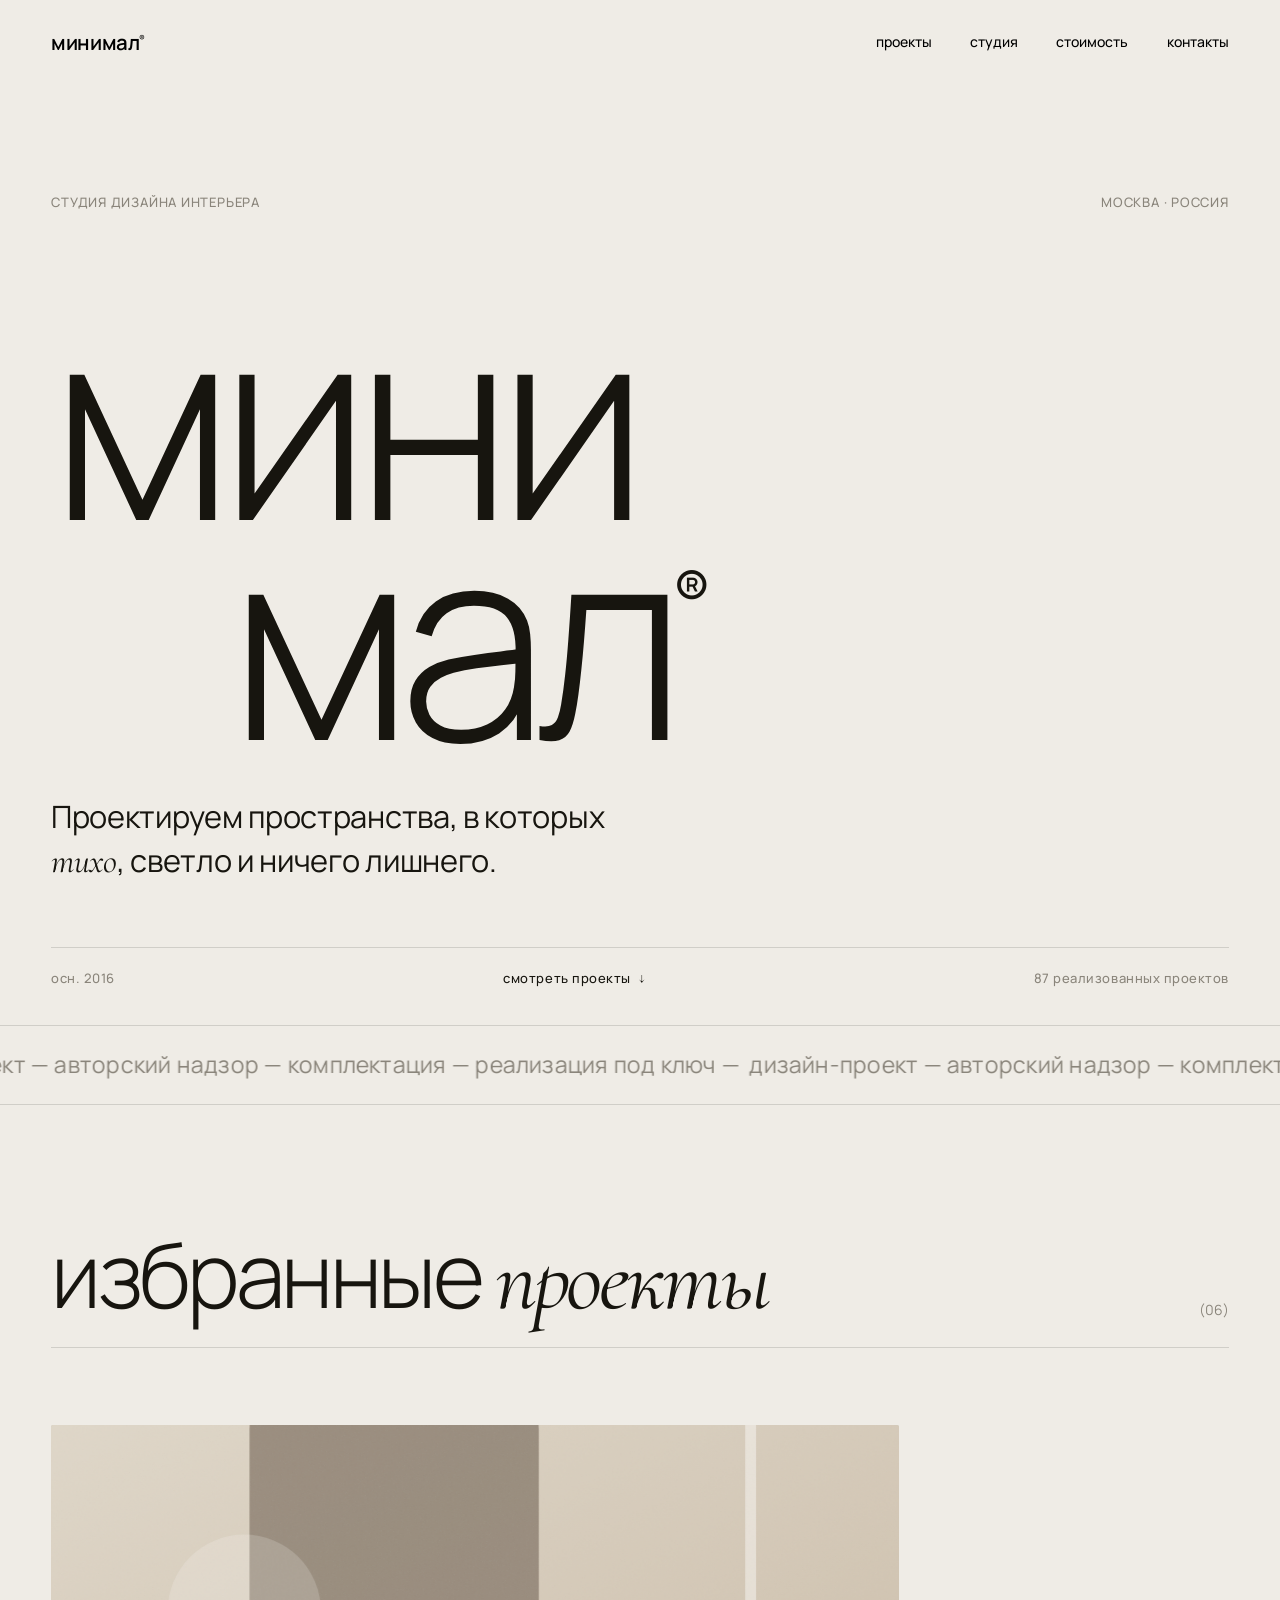
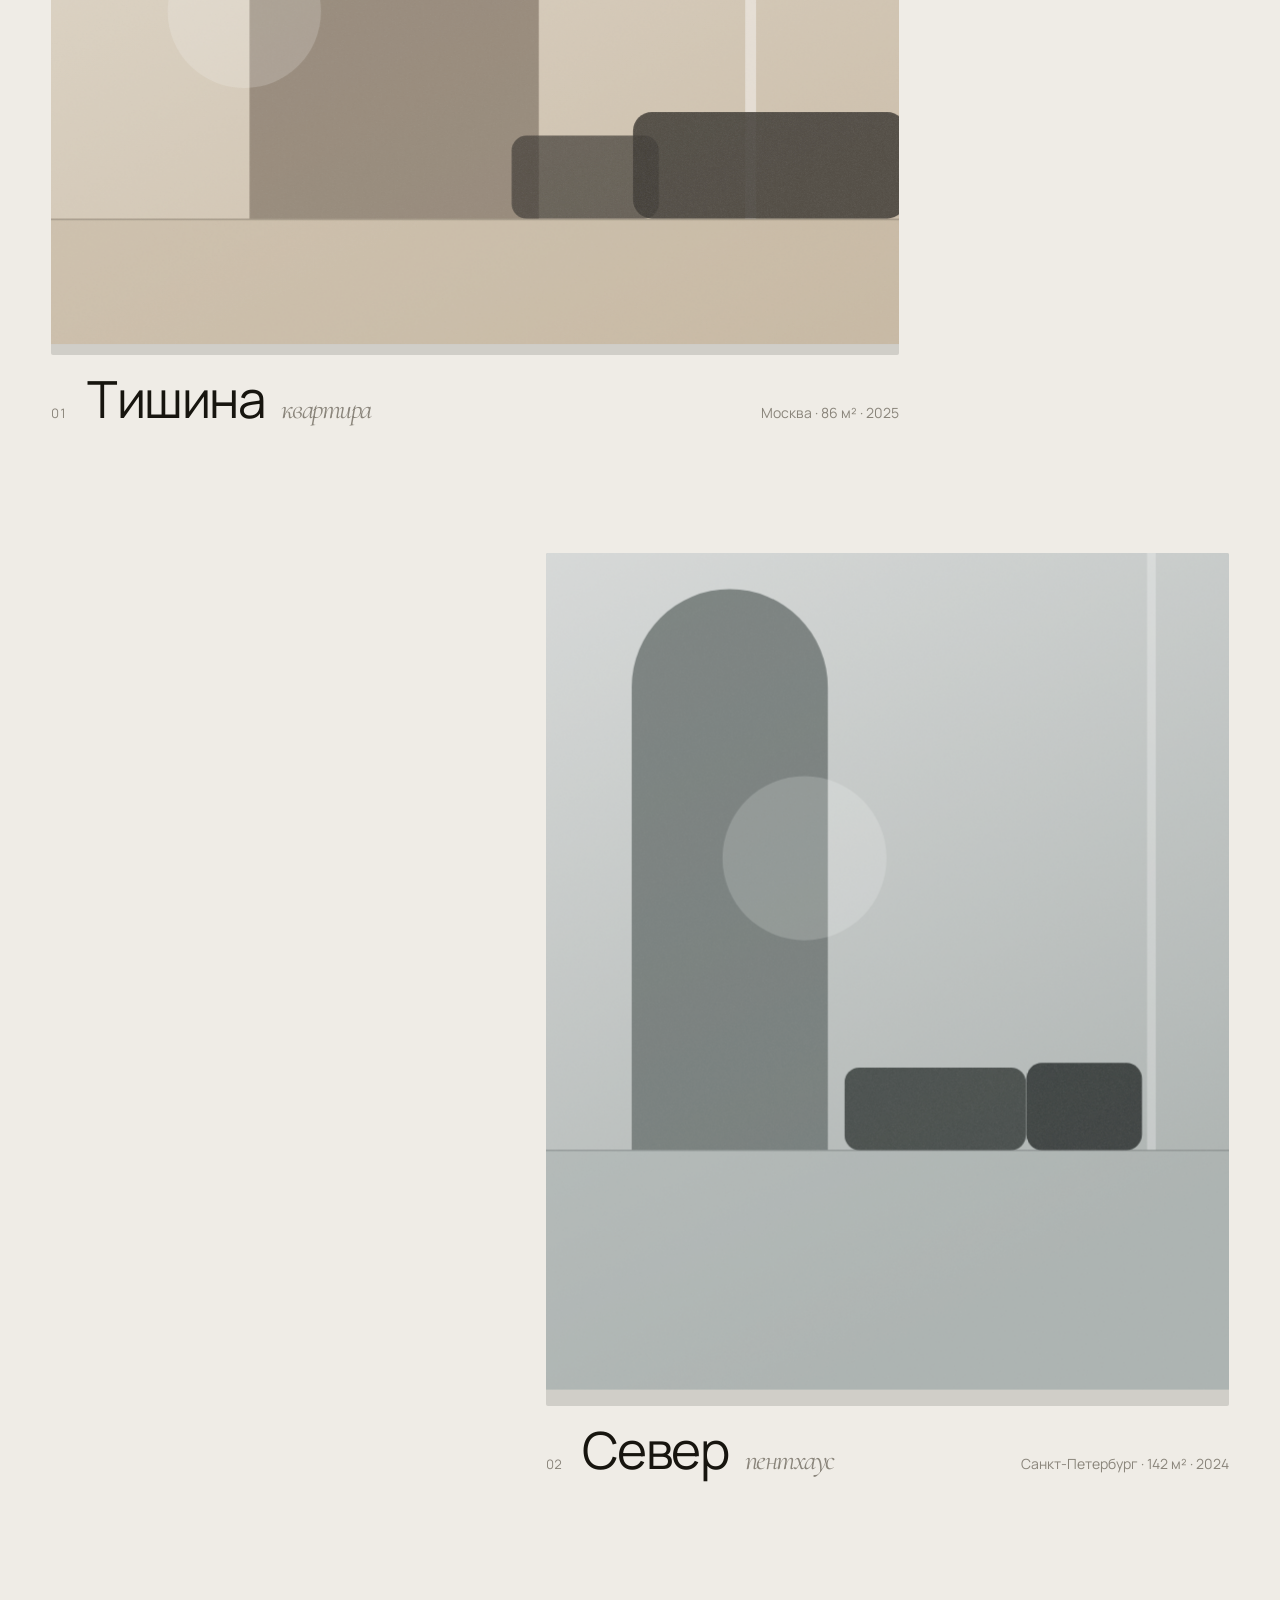
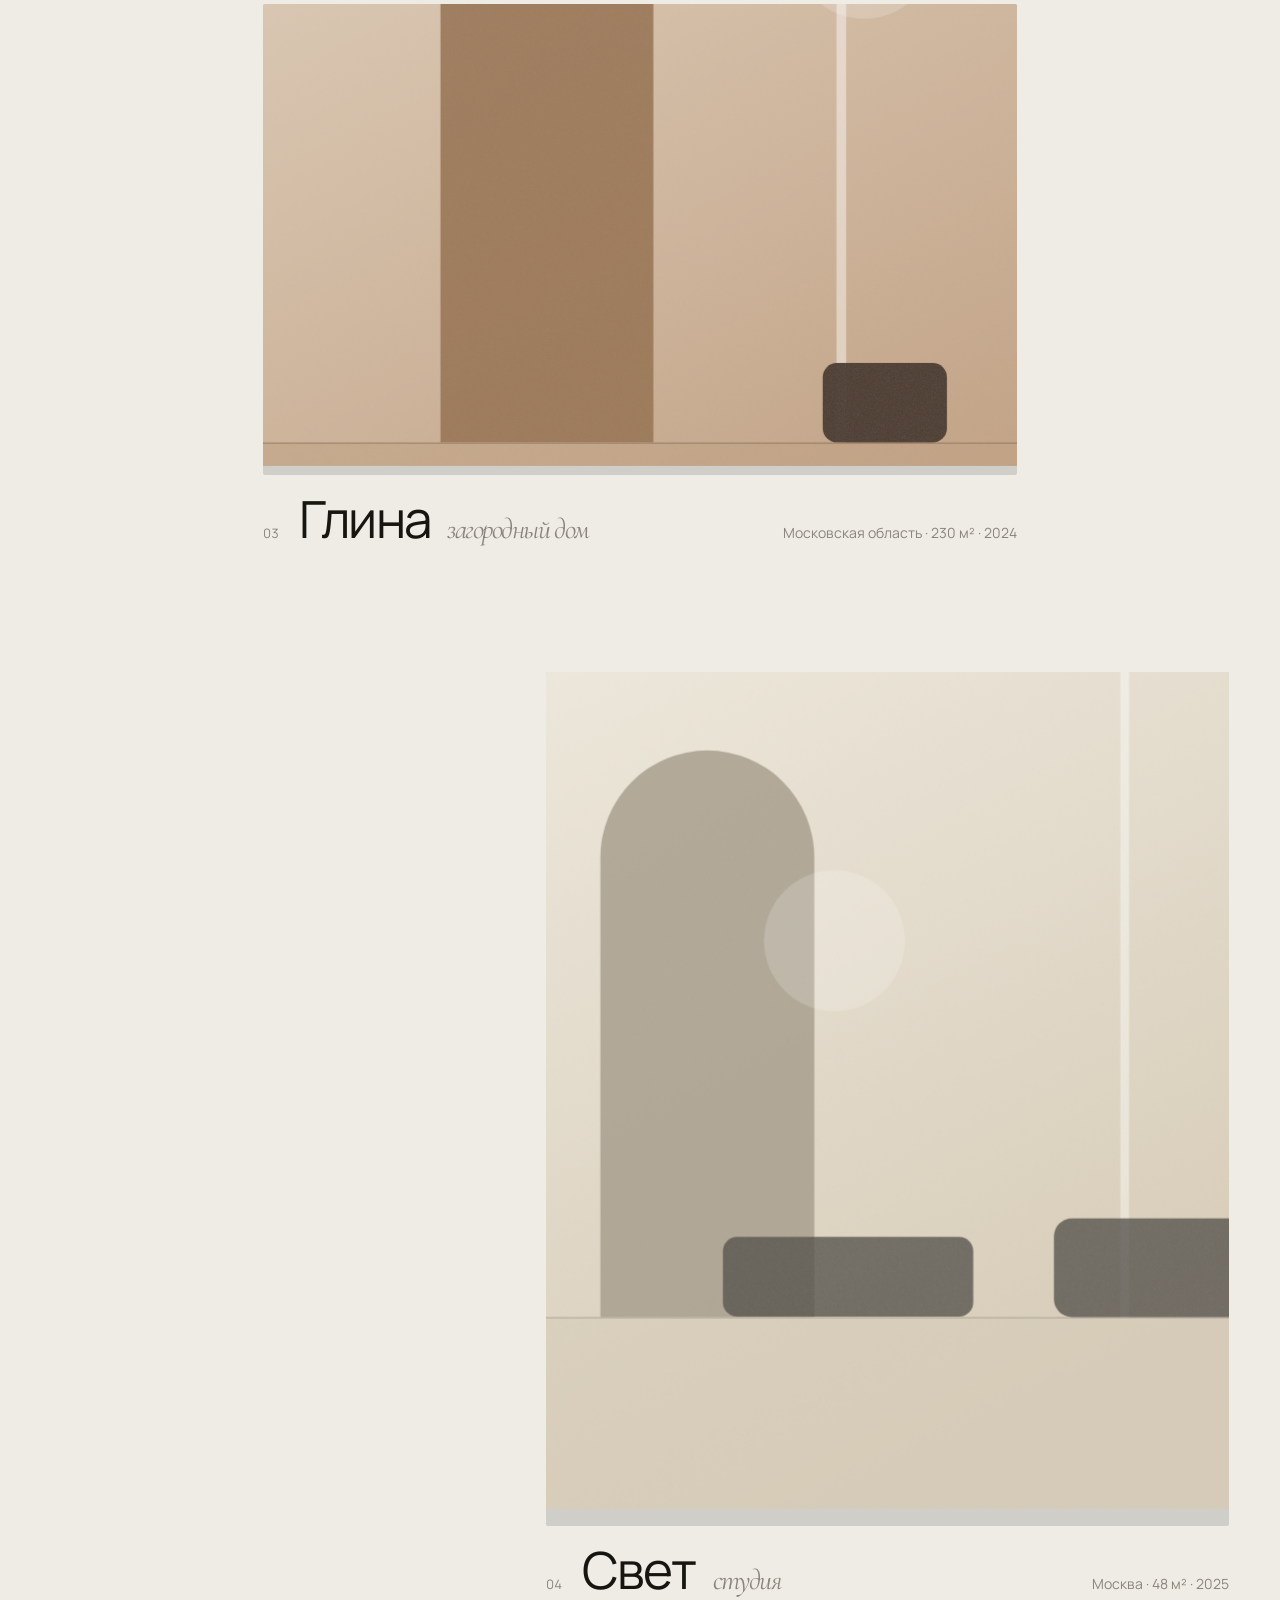
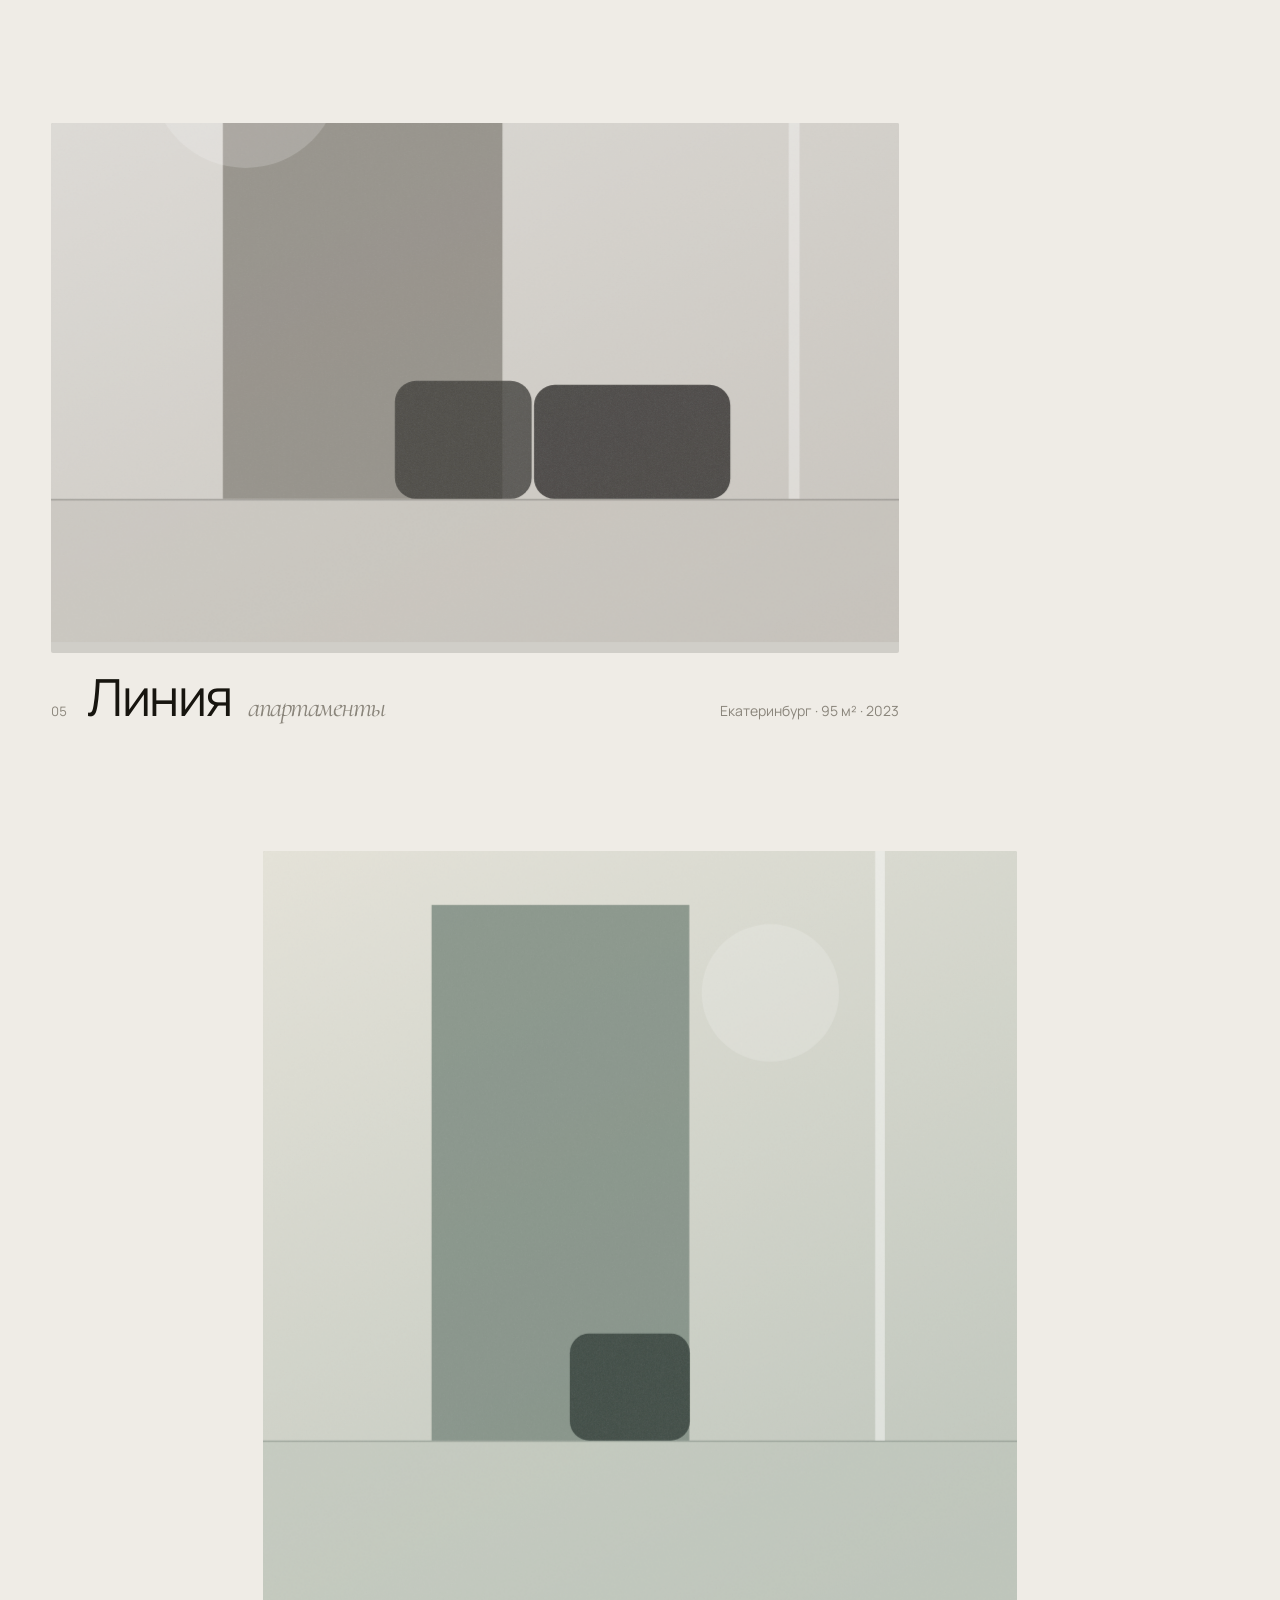
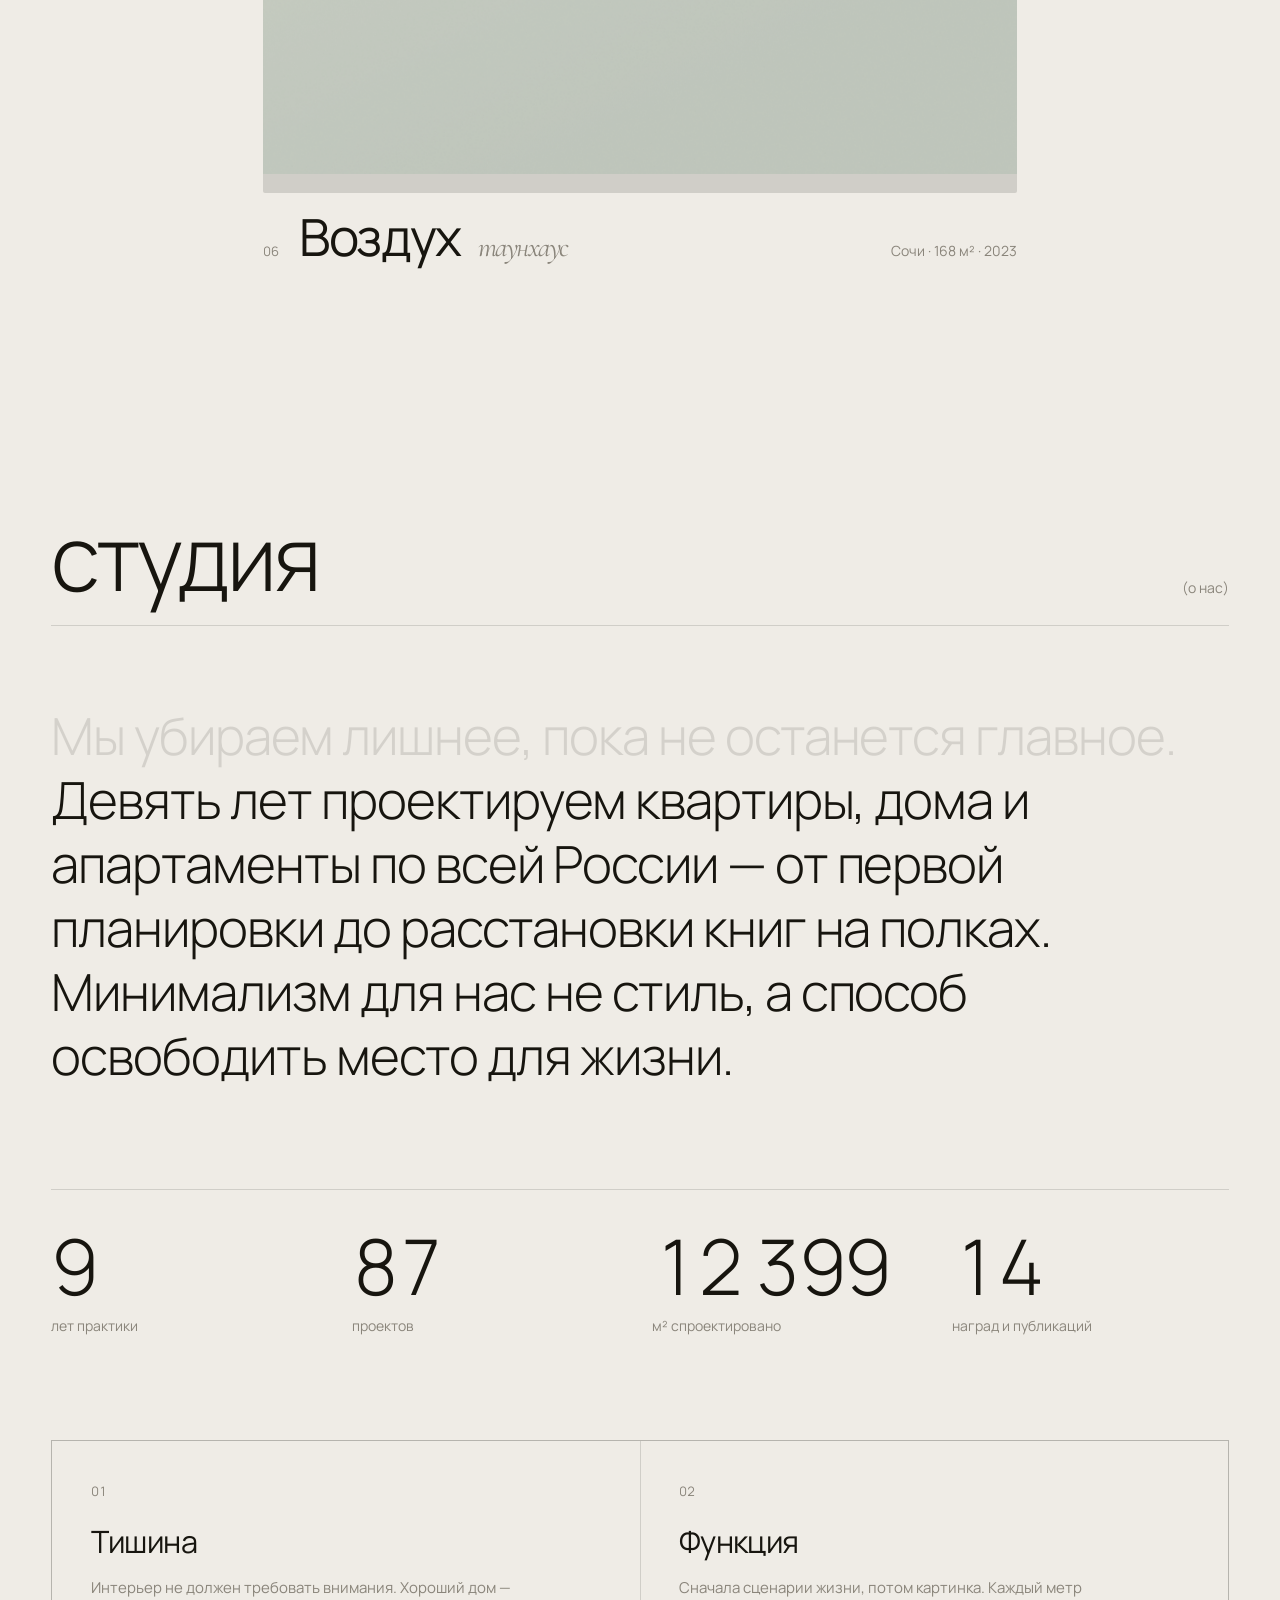
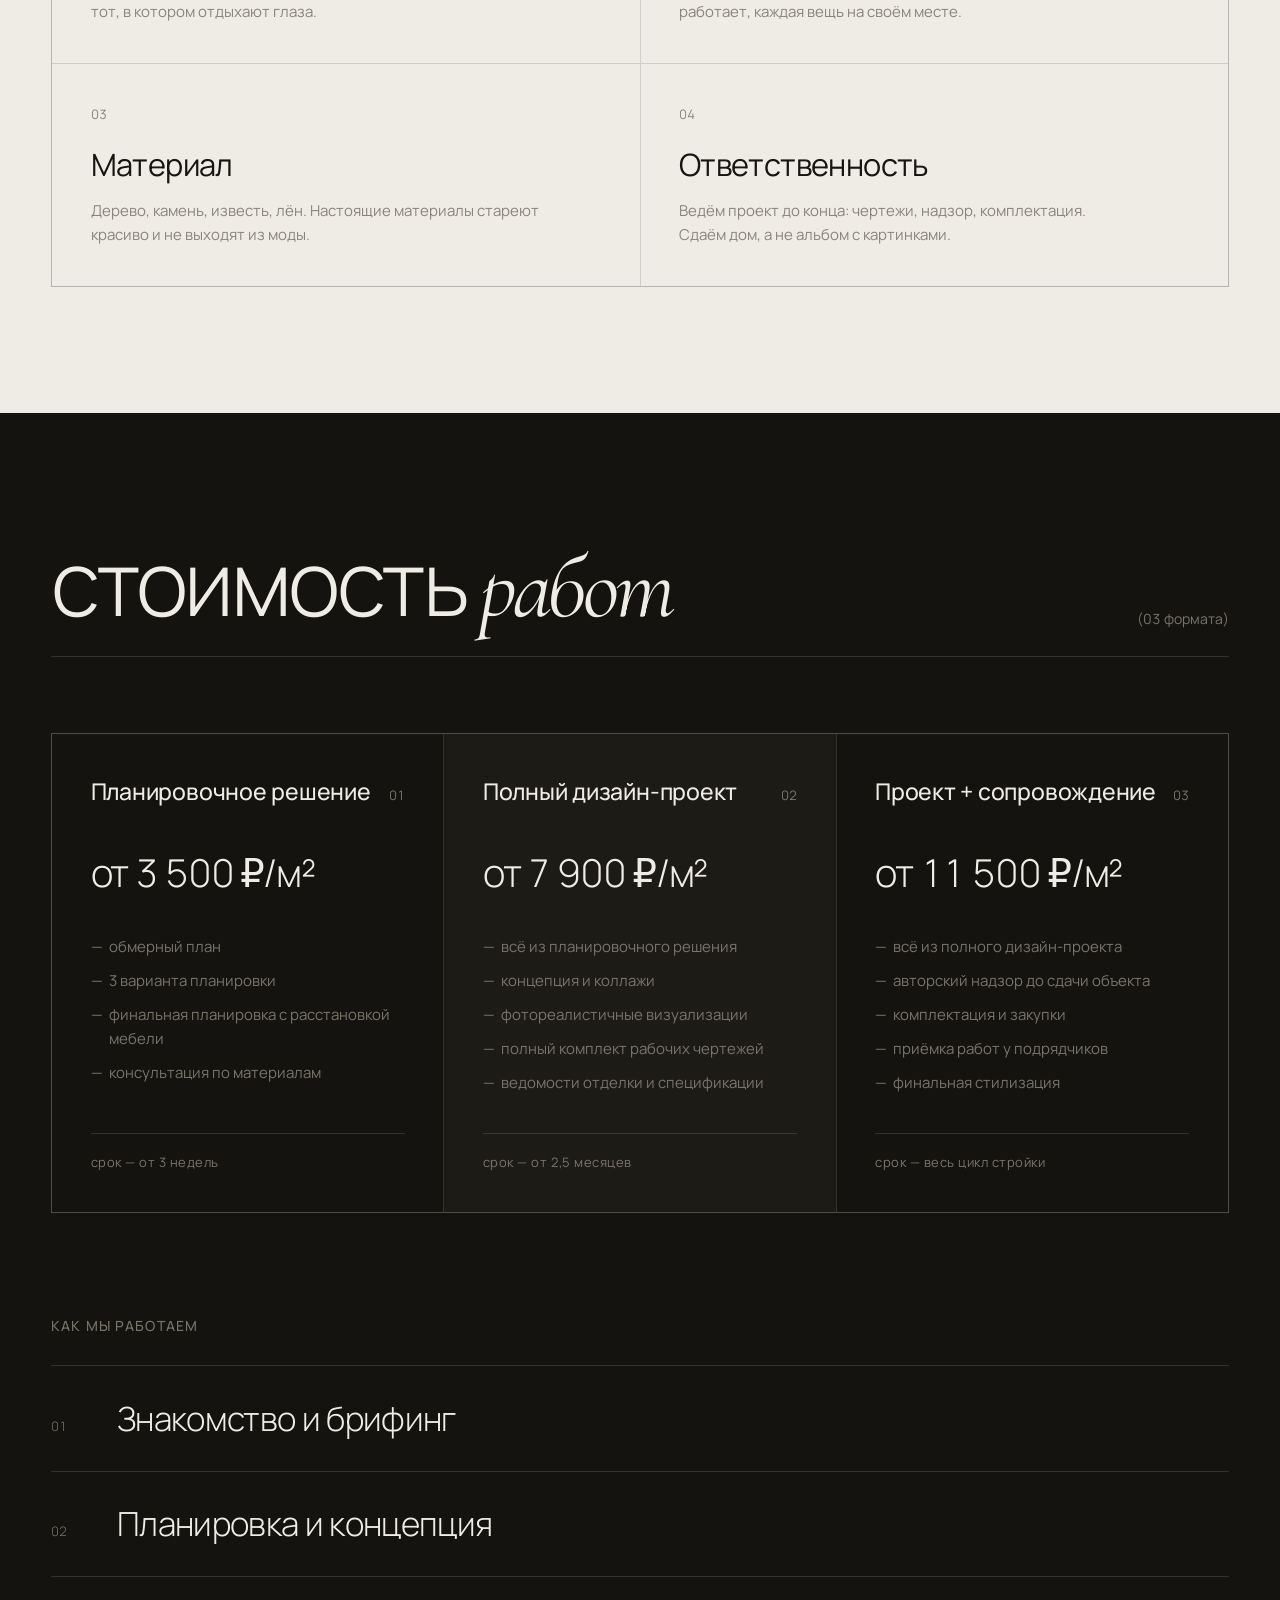
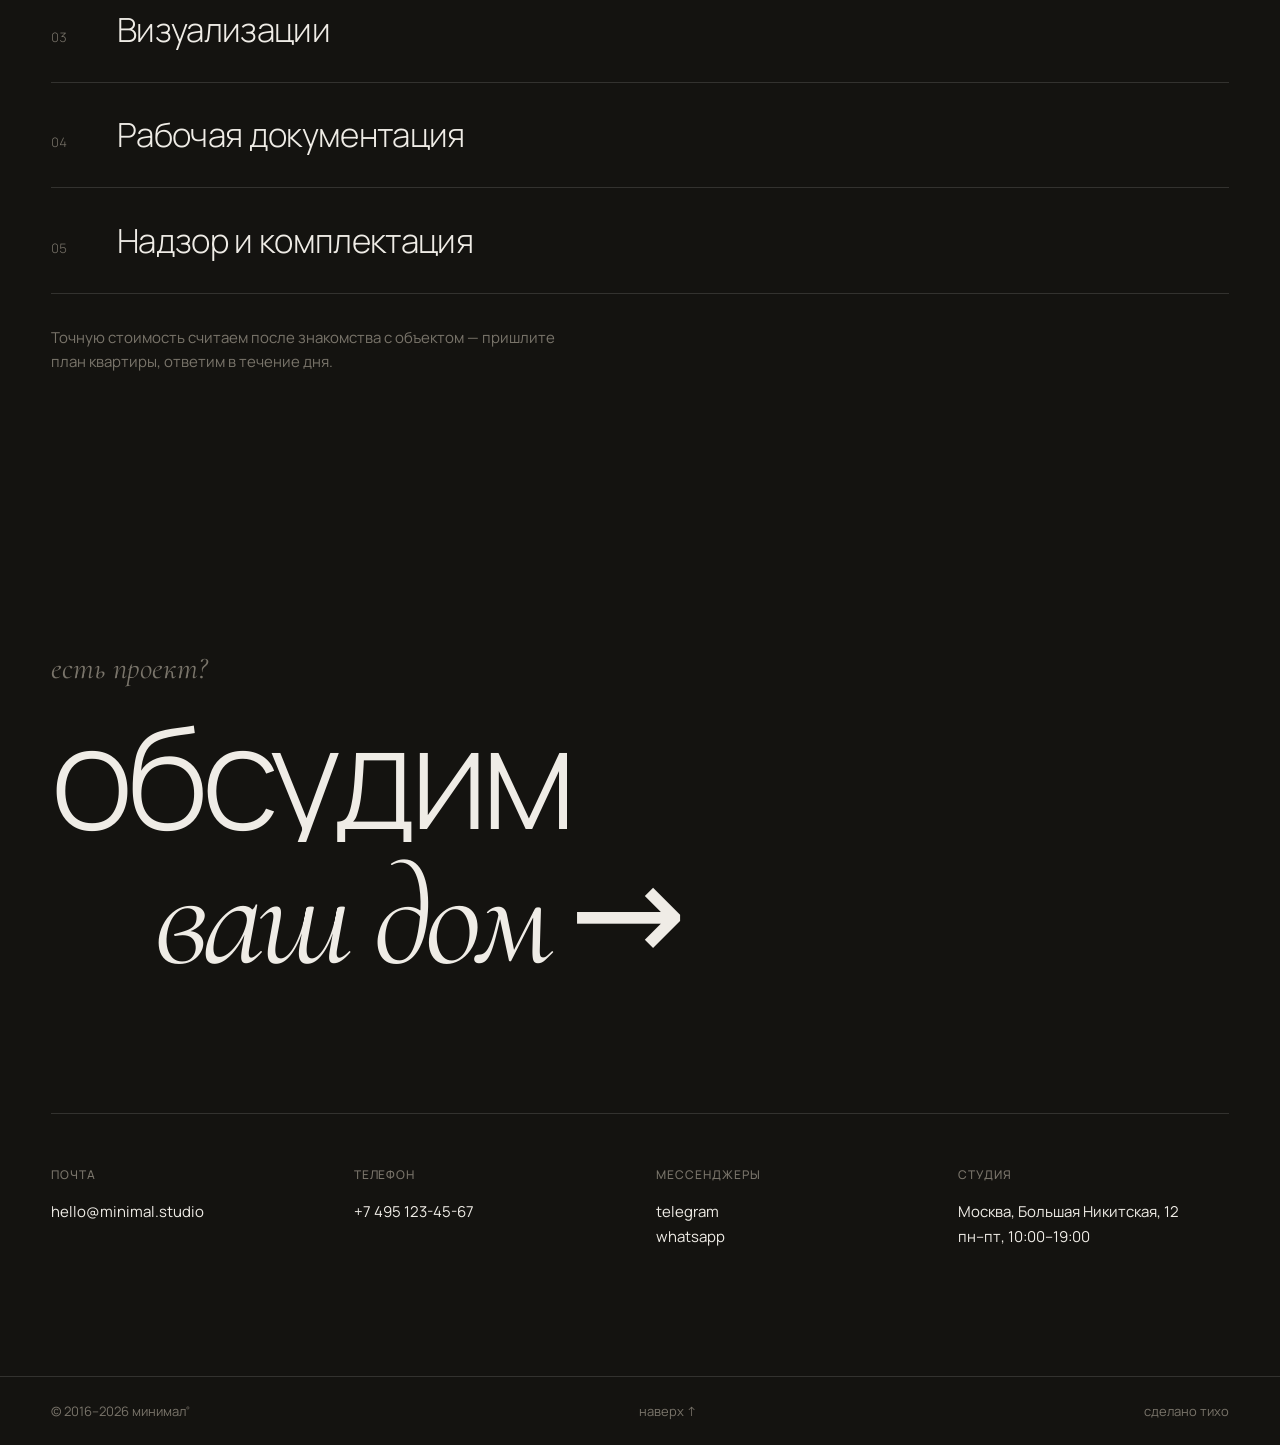
==== index.html @ 81bf8c4b "Сайт студии дизайна интерьера «минимал» Лендинг (hero, проекты, студия, стоимость, контакты) + отдел" ====
<!DOCTYPE html>
<html lang="ru">
<head>
  <meta charset="UTF-8">
  <meta name="viewport" content="width=device-width, initial-scale=1.0, viewport-fit=cover">
  <title>минимал — студия дизайна интерьера</title>
  <meta name="description" content="минимал — российская студия дизайна интерьера. Проектируем тихие, функциональные пространства: квартиры, дома, апартаменты. Москва и вся Россия.">
  <meta property="og:title" content="минимал — студия дизайна интерьера">
  <meta property="og:description" content="Проектируем тихие, функциональные пространства. Дизайн-проекты под ключ по всей России.">
  <link rel="icon" href="data:image/svg+xml,<svg xmlns='http://www.w3.org/2000/svg' viewBox='0 0 32 32'><rect width='32' height='32' fill='%2317150F'/><rect x='8' y='14' width='16' height='4' fill='%23EFECE6'/></svg>">
  <link rel="stylesheet" href="assets/fonts/fonts.css">
  <link rel="stylesheet" href="assets/css/style.css">
</head>
<body data-page="home">

  <!-- Прелоадер -->
  <div class="preloader" aria-hidden="true">
    <div class="preloader__inner">
      <span class="preloader__logo">минимал<sup>®</sup></span>
      <span class="preloader__count">00</span>
    </div>
  </div>

  <!-- Кастомный курсор (только desktop) -->
  <div class="cursor" aria-hidden="true"><span class="cursor__label"></span></div>

  <header class="header">
    <a class="header__logo" href="index.html" aria-label="минимал — на главную">минимал<sup>®</sup></a>
    <nav class="header__nav" aria-label="Основная навигация">
      <a href="#projects" data-scroll>проекты</a>
      <a href="#studio" data-scroll>студия</a>
      <a href="#pricing" data-scroll>стоимость</a>
      <a href="#contacts" data-scroll>контакты</a>
    </nav>
    <button class="header__burger" aria-label="Открыть меню" aria-expanded="false">
      <span></span><span></span>
    </button>
  </header>

  <!-- Мобильное меню -->
  <div class="menu" aria-hidden="true">
    <nav class="menu__nav" aria-label="Мобильная навигация">
      <a href="#projects" data-scroll><em>01</em>проекты</a>
      <a href="#studio" data-scroll><em>02</em>студия</a>
      <a href="#pricing" data-scroll><em>03</em>стоимость</a>
      <a href="#contacts" data-scroll><em>04</em>контакты</a>
    </nav>
    <div class="menu__footer">
      <a href="mailto:hello@minimal.studio">hello@minimal.studio</a>
      <a href="tel:+74951234567">+7 495 123-45-67</a>
    </div>
  </div>

  <main id="main">

    <!-- ============ HERO ============ -->
    <section class="hero" id="top">
      <div class="hero__eyebrow">
        <span>студия дизайна интерьера</span>
        <span>москва · россия</span>
      </div>
      <h1 class="hero__title" aria-label="минимал">
        <span class="hero__line"><span>мини</span></span>
        <span class="hero__line hero__line--shift"><span>мал<em class="hero__reg">®</em></span></span>
      </h1>
      <p class="hero__sub">
        <span class="hero__line"><span>Проектируем пространства, в&nbsp;которых</span></span>
        <span class="hero__line"><span><i>тихо</i>, светло и&nbsp;ничего лишнего.</span></span>
      </p>
      <div class="hero__meta">
        <span>осн. 2016</span>
        <a href="#projects" data-scroll class="hero__scroll">смотреть проекты<i>↓</i></a>
        <span>87 реализованных проектов</span>
      </div>
    </section>

    <!-- ============ MARQUEE ============ -->
    <div class="marquee" aria-hidden="true">
      <div class="marquee__track">
        <span>дизайн-проект — авторский надзор — комплектация — реализация под ключ — </span><span>дизайн-проект — авторский надзор — комплектация — реализация под ключ — </span>
      </div>
    </div>

    <!-- ============ ПРОЕКТЫ ============ -->
    <section class="projects section" id="projects">
      <header class="section__head">
        <h2 class="section__title"><span>избранные</span> <span><i>проекты</i></span></h2>
        <span class="section__count" data-projects-count>(00)</span>
      </header>
      <div class="projects__list" data-projects-list>
        <!-- рендерится из data/projects.json -->
      </div>
    </section>

    <!-- ============ СТУДИЯ ============ -->
    <section class="studio section" id="studio">
      <header class="section__head">
        <h2 class="section__title"><span>студия</span></h2>
        <span class="section__count">(о нас)</span>
      </header>
      <p class="studio__manifesto" data-split>
        Мы&nbsp;убираем лишнее, пока не&nbsp;останется главное. Девять лет проектируем квартиры, дома и&nbsp;апартаменты по&nbsp;всей России&nbsp;— от&nbsp;первой планировки до&nbsp;расстановки книг на&nbsp;полках. Минимализм для нас не&nbsp;стиль, а&nbsp;способ освободить место для жизни.
      </p>
      <div class="studio__stats">
        <div class="stat"><b data-counter="9">0</b><span>лет практики</span></div>
        <div class="stat"><b data-counter="87">0</b><span>проектов</span></div>
        <div class="stat"><b data-counter="12400">0</b><span>м² спроектировано</span></div>
        <div class="stat"><b data-counter="14">0</b><span>наград и публикаций</span></div>
      </div>
      <ul class="studio__principles">
        <li><em>01</em><h3>Тишина</h3><p>Интерьер не должен требовать внимания. Хороший дом — тот, в котором отдыхают глаза.</p></li>
        <li><em>02</em><h3>Функция</h3><p>Сначала сценарии жизни, потом картинка. Каждый метр работает, каждая вещь на своём месте.</p></li>
        <li><em>03</em><h3>Материал</h3><p>Дерево, камень, известь, лён. Настоящие материалы стареют красиво и не выходят из моды.</p></li>
        <li><em>04</em><h3>Ответственность</h3><p>Ведём проект до конца: чертежи, надзор, комплектация. Сдаём дом, а не альбом с картинками.</p></li>
      </ul>
    </section>

    <!-- ============ СТОИМОСТЬ ============ -->
    <section class="pricing section section--dark" id="pricing">
      <header class="section__head">
        <h2 class="section__title"><span>стоимость</span> <span><i>работ</i></span></h2>
        <span class="section__count">(03 формата)</span>
      </header>

      <div class="pricing__grid">
        <article class="price-card">
          <header>
            <em>01</em>
            <h3>Планировочное решение</h3>
          </header>
          <p class="price-card__price">от 3 500 ₽/м²</p>
          <ul>
            <li>обмерный план</li>
            <li>3 варианта планировки</li>
            <li>финальная планировка с расстановкой мебели</li>
            <li>консультация по материалам</li>
          </ul>
          <p class="price-card__term">срок — от 3 недель</p>
        </article>

        <article class="price-card price-card--featured">
          <header>
            <em>02</em>
            <h3>Полный дизайн-проект</h3>
          </header>
          <p class="price-card__price">от 7 900 ₽/м²</p>
          <ul>
            <li>всё из планировочного решения</li>
            <li>концепция и коллажи</li>
            <li>фотореалистичные визуализации</li>
            <li>полный комплект рабочих чертежей</li>
            <li>ведомости отделки и спецификации</li>
          </ul>
          <p class="price-card__term">срок — от 2,5 месяцев</p>
        </article>

        <article class="price-card">
          <header>
            <em>03</em>
            <h3>Проект + сопровождение</h3>
          </header>
          <p class="price-card__price">от 11 500 ₽/м²</p>
          <ul>
            <li>всё из полного дизайн-проекта</li>
            <li>авторский надзор до сдачи объекта</li>
            <li>комплектация и закупки</li>
            <li>приёмка работ у подрядчиков</li>
            <li>финальная стилизация</li>
          </ul>
          <p class="price-card__term">срок — весь цикл стройки</p>
        </article>
      </div>

      <div class="pricing__steps">
        <h3 class="pricing__steps-title">как мы работаем</h3>
        <ol>
          <li><em>01</em><span>Знакомство и брифинг</span></li>
          <li><em>02</em><span>Планировка и концепция</span></li>
          <li><em>03</em><span>Визуализации</span></li>
          <li><em>04</em><span>Рабочая документация</span></li>
          <li><em>05</em><span>Надзор и комплектация</span></li>
        </ol>
        <p class="pricing__note">Точную стоимость считаем после знакомства с объектом — пришлите план квартиры, ответим в течение дня.</p>
      </div>
    </section>

    <!-- ============ КОНТАКТЫ ============ -->
    <section class="contacts section section--dark" id="contacts">
      <p class="contacts__intro">есть проект?</p>
      <a class="contacts__cta" href="mailto:hello@minimal.studio?subject=Проект%20для%20студии%20минимал">
        <span class="contacts__cta-line"><span>обсудим</span></span>
        <span class="contacts__cta-line"><span><i>ваш дом</i> →</span></span>
      </a>
      <div class="contacts__grid">
        <div>
          <h4>почта</h4>
          <a href="mailto:hello@minimal.studio">hello@minimal.studio</a>
        </div>
        <div>
          <h4>телефон</h4>
          <a href="tel:+74951234567">+7 495 123-45-67</a>
        </div>
        <div>
          <h4>мессенджеры</h4>
          <a href="https://t.me/minimal_studio" target="_blank" rel="noopener">telegram</a>
          <a href="https://wa.me/74951234567" target="_blank" rel="noopener">whatsapp</a>
        </div>
        <div>
          <h4>студия</h4>
          <p>Москва, Большая Никитская, 12<br>пн–пт, 10:00–19:00</p>
        </div>
      </div>
    </section>
  </main>

  <footer class="footer">
    <span>© 2016–2026 минимал<sup>®</sup></span>
    <a href="#top" data-scroll>наверх ↑</a>
    <span>сделано тихо</span>
  </footer>

  <script src="assets/vendor/gsap.min.js"></script>
  <script src="assets/vendor/ScrollTrigger.min.js"></script>
  <script src="assets/vendor/ScrollToPlugin.min.js"></script>
  <script src="assets/vendor/lenis.min.js"></script>
  <script src="assets/js/common.js"></script>
  <script src="assets/js/main.js"></script>
</body>
</html>
---- assets/fonts/fonts.css ----
/* cyrillic-ext */
@font-face {
  font-family: 'Cormorant Garamond';
  font-style: italic;
  font-weight: 400;
  font-display: swap;
  src: url(CormorantGaramond-400i-cyrillic-ext.woff2) format('woff2');
  unicode-range: U+0460-052F, U+1C80-1C8A, U+20B4, U+2DE0-2DFF, U+A640-A69F, U+FE2E-FE2F;
}
/* cyrillic */
@font-face {
  font-family: 'Cormorant Garamond';
  font-style: italic;
  font-weight: 400;
  font-display: swap;
  src: url(CormorantGaramond-400i-cyrillic.woff2) format('woff2');
  unicode-range: U+0301, U+0400-045F, U+0490-0491, U+04B0-04B1, U+2116;
}
/* latin */
@font-face {
  font-family: 'Cormorant Garamond';
  font-style: italic;
  font-weight: 400;
  font-display: swap;
  src: url(CormorantGaramond-400i-latin.woff2) format('woff2');
  unicode-range: U+0000-00FF, U+0131, U+0152-0153, U+02BB-02BC, U+02C6, U+02DA, U+02DC, U+0304, U+0308, U+0329, U+2000-206F, U+20AC, U+2122, U+2191, U+2193, U+2212, U+2215, U+FEFF, U+FFFD;
}
/* cyrillic-ext */
@font-face {
  font-family: 'Cormorant Garamond';
  font-style: italic;
  font-weight: 500;
  font-display: swap;
  src: url(CormorantGaramond-500i-cyrillic-ext.woff2) format('woff2');
  unicode-range: U+0460-052F, U+1C80-1C8A, U+20B4, U+2DE0-2DFF, U+A640-A69F, U+FE2E-FE2F;
}
/* cyrillic */
@font-face {
  font-family: 'Cormorant Garamond';
  font-style: italic;
  font-weight: 500;
  font-display: swap;
  src: url(CormorantGaramond-500i-cyrillic.woff2) format('woff2');
  unicode-range: U+0301, U+0400-045F, U+0490-0491, U+04B0-04B1, U+2116;
}
/* latin */
@font-face {
  font-family: 'Cormorant Garamond';
  font-style: italic;
  font-weight: 500;
  font-display: swap;
  src: url(CormorantGaramond-500i-latin.woff2) format('woff2');
  unicode-range: U+0000-00FF, U+0131, U+0152-0153, U+02BB-02BC, U+02C6, U+02DA, U+02DC, U+0304, U+0308, U+0329, U+2000-206F, U+20AC, U+2122, U+2191, U+2193, U+2212, U+2215, U+FEFF, U+FFFD;
}
/* cyrillic-ext */
@font-face {
  font-family: 'Cormorant Garamond';
  font-style: normal;
  font-weight: 400;
  font-display: swap;
  src: url(CormorantGaramond-400-cyrillic-ext.woff2) format('woff2');
  unicode-range: U+0460-052F, U+1C80-1C8A, U+20B4, U+2DE0-2DFF, U+A640-A69F, U+FE2E-FE2F;
}
/* cyrillic */
@font-face {
  font-family: 'Cormorant Garamond';
  font-style: normal;
  font-weight: 400;
  font-display: swap;
  src: url(CormorantGaramond-400-cyrillic.woff2) format('woff2');
  unicode-range: U+0301, U+0400-045F, U+0490-0491, U+04B0-04B1, U+2116;
}
/* latin */
@font-face {
  font-family: 'Cormorant Garamond';
  font-style: normal;
  font-weight: 400;
  font-display: swap;
  src: url(CormorantGaramond-400-latin.woff2) format('woff2');
  unicode-range: U+0000-00FF, U+0131, U+0152-0153, U+02BB-02BC, U+02C6, U+02DA, U+02DC, U+0304, U+0308, U+0329, U+2000-206F, U+20AC, U+2122, U+2191, U+2193, U+2212, U+2215, U+FEFF, U+FFFD;
}
/* cyrillic-ext */
@font-face {
  font-family: 'Cormorant Garamond';
  font-style: normal;
  font-weight: 500;
  font-display: swap;
  src: url(CormorantGaramond-500-cyrillic-ext.woff2) format('woff2');
  unicode-range: U+0460-052F, U+1C80-1C8A, U+20B4, U+2DE0-2DFF, U+A640-A69F, U+FE2E-FE2F;
}
/* cyrillic */
@font-face {
  font-family: 'Cormorant Garamond';
  font-style: normal;
  font-weight: 500;
  font-display: swap;
  src: url(CormorantGaramond-500-cyrillic.woff2) format('woff2');
  unicode-range: U+0301, U+0400-045F, U+0490-0491, U+04B0-04B1, U+2116;
}
/* latin */
@font-face {
  font-family: 'Cormorant Garamond';
  font-style: normal;
  font-weight: 500;
  font-display: swap;
  src: url(CormorantGaramond-500-latin.woff2) format('woff2');
  unicode-range: U+0000-00FF, U+0131, U+0152-0153, U+02BB-02BC, U+02C6, U+02DA, U+02DC, U+0304, U+0308, U+0329, U+2000-206F, U+20AC, U+2122, U+2191, U+2193, U+2212, U+2215, U+FEFF, U+FFFD;
}
/* cyrillic-ext */
@font-face {
  font-family: 'Manrope';
  font-style: normal;
  font-weight: 300;
  font-display: swap;
  src: url(Manrope-300-cyrillic-ext.woff2) format('woff2');
  unicode-range: U+0460-052F, U+1C80-1C8A, U+20B4, U+2DE0-2DFF, U+A640-A69F, U+FE2E-FE2F;
}
/* cyrillic */
@font-face {
  font-family: 'Manrope';
  font-style: normal;
  font-weight: 300;
  font-display: swap;
  src: url(Manrope-300-cyrillic.woff2) format('woff2');
  unicode-range: U+0301, U+0400-045F, U+0490-0491, U+04B0-04B1, U+2116;
}
/* latin */
@font-face {
  font-family: 'Manrope';
  font-style: normal;
  font-weight: 300;
  font-display: swap;
  src: url(Manrope-300-latin.woff2) format('woff2');
  unicode-range: U+0000-00FF, U+0131, U+0152-0153, U+02BB-02BC, U+02C6, U+02DA, U+02DC, U+0304, U+0308, U+0329, U+2000-206F, U+20AC, U+2122, U+2191, U+2193, U+2212, U+2215, U+FEFF, U+FFFD;
}
/* cyrillic-ext */
@font-face {
  font-family: 'Manrope';
  font-style: normal;
  font-weight: 400;
  font-display: swap;
  src: url(Manrope-400-cyrillic-ext.woff2) format('woff2');
  unicode-range: U+0460-052F, U+1C80-1C8A, U+20B4, U+2DE0-2DFF, U+A640-A69F, U+FE2E-FE2F;
}
/* cyrillic */
@font-face {
  font-family: 'Manrope';
  font-style: normal;
  font-weight: 400;
  font-display: swap;
  src: url(Manrope-400-cyrillic.woff2) format('woff2');
  unicode-range: U+0301, U+0400-045F, U+0490-0491, U+04B0-04B1, U+2116;
}
/* latin */
@font-face {
  font-family: 'Manrope';
  font-style: normal;
  font-weight: 400;
  font-display: swap;
  src: url(Manrope-400-latin.woff2) format('woff2');
  unicode-range: U+0000-00FF, U+0131, U+0152-0153, U+02BB-02BC, U+02C6, U+02DA, U+02DC, U+0304, U+0308, U+0329, U+2000-206F, U+20AC, U+2122, U+2191, U+2193, U+2212, U+2215, U+FEFF, U+FFFD;
}
/* cyrillic-ext */
@font-face {
  font-family: 'Manrope';
  font-style: normal;
  font-weight: 500;
  font-display: swap;
  src: url(Manrope-500-cyrillic-ext.woff2) format('woff2');
  unicode-range: U+0460-052F, U+1C80-1C8A, U+20B4, U+2DE0-2DFF, U+A640-A69F, U+FE2E-FE2F;
}
/* cyrillic */
@font-face {
  font-family: 'Manrope';
  font-style: normal;
  font-weight: 500;
  font-display: swap;
  src: url(Manrope-500-cyrillic.woff2) format('woff2');
  unicode-range: U+0301, U+0400-045F, U+0490-0491, U+04B0-04B1, U+2116;
}
/* latin */
@font-face {
  font-family: 'Manrope';
  font-style: normal;
  font-weight: 500;
  font-display: swap;
  src: url(Manrope-500-latin.woff2) format('woff2');
  unicode-range: U+0000-00FF, U+0131, U+0152-0153, U+02BB-02BC, U+02C6, U+02DA, U+02DC, U+0304, U+0308, U+0329, U+2000-206F, U+20AC, U+2122, U+2191, U+2193, U+2212, U+2215, U+FEFF, U+FFFD;
}
/* cyrillic-ext */
@font-face {
  font-family: 'Manrope';
  font-style: normal;
  font-weight: 600;
  font-display: swap;
  src: url(Manrope-600-cyrillic-ext.woff2) format('woff2');
  unicode-range: U+0460-052F, U+1C80-1C8A, U+20B4, U+2DE0-2DFF, U+A640-A69F, U+FE2E-FE2F;
}
/* cyrillic */
@font-face {
  font-family: 'Manrope';
  font-style: normal;
  font-weight: 600;
  font-display: swap;
  src: url(Manrope-600-cyrillic.woff2) format('woff2');
  unicode-range: U+0301, U+0400-045F, U+0490-0491, U+04B0-04B1, U+2116;
}
/* latin */
@font-face {
  font-family: 'Manrope';
  font-style: normal;
  font-weight: 600;
  font-display: swap;
  src: url(Manrope-600-latin.woff2) format('woff2');
  unicode-range: U+0000-00FF, U+0131, U+0152-0153, U+02BB-02BC, U+02C6, U+02DA, U+02DC, U+0304, U+0308, U+0329, U+2000-206F, U+20AC, U+2122, U+2191, U+2193, U+2212, U+2215, U+FEFF, U+FFFD;
}
/* cyrillic-ext */
@font-face {
  font-family: 'Manrope';
  font-style: normal;
  font-weight: 700;
  font-display: swap;
  src: url(Manrope-700-cyrillic-ext.woff2) format('woff2');
  unicode-range: U+0460-052F, U+1C80-1C8A, U+20B4, U+2DE0-2DFF, U+A640-A69F, U+FE2E-FE2F;
}
/* cyrillic */
@font-face {
  font-family: 'Manrope';
  font-style: normal;
  font-weight: 700;
  font-display: swap;
  src: url(Manrope-700-cyrillic.woff2) format('woff2');
  unicode-range: U+0301, U+0400-045F, U+0490-0491, U+04B0-04B1, U+2116;
}
/* latin */
@font-face {
  font-family: 'Manrope';
  font-style: normal;
  font-weight: 700;
  font-display: swap;
  src: url(Manrope-700-latin.woff2) format('woff2');
  unicode-range: U+0000-00FF, U+0131, U+0152-0153, U+02BB-02BC, U+02C6, U+02DA, U+02DC, U+0304, U+0308, U+0329, U+2000-206F, U+20AC, U+2122, U+2191, U+2193, U+2212, U+2215, U+FEFF, U+FFFD;
}
---- assets/css/style.css ----
/* ============================================================
   минимал® — студия дизайна интерьера
   ============================================================ */

:root {
  --bg: #efece6;
  --ink: #17150f;
  --muted: #8a857b;
  --line: rgba(23, 21, 15, 0.14);
  --clay: #a8927b;
  --dark-bg: #141310;
  --dark-ink: #efece6;
  --dark-muted: #79746a;
  --dark-line: rgba(239, 236, 230, 0.14);
  --pad: clamp(20px, 4vw, 64px);
  --font-sans: "Manrope", system-ui, -apple-system, sans-serif;
  --font-serif: "Cormorant Garamond", Georgia, serif;
  --ease: cubic-bezier(0.65, 0.05, 0, 1);
}

* { margin: 0; padding: 0; box-sizing: border-box; }

html { scroll-behavior: smooth; }
html.lenis { height: auto; scroll-behavior: auto; }
.lenis.lenis-smooth { scroll-behavior: auto !important; }

body {
  background: var(--bg);
  color: var(--ink);
  font-family: var(--font-sans);
  font-weight: 400;
  font-size: clamp(15px, 1.1vw, 17px);
  line-height: 1.6;
  -webkit-font-smoothing: antialiased;
  overflow-x: clip;
}

img { display: block; width: 100%; height: 100%; object-fit: cover; }
a { color: inherit; text-decoration: none; }
ul, ol { list-style: none; }
button { font: inherit; color: inherit; background: none; border: 0; cursor: pointer; }
sup { font-size: 0.45em; font-weight: 500; }
i, em { font-style: normal; }

h1 i, h2 i, p i, .section__title i, a i {
  font-family: var(--font-serif);
  font-style: italic;
  font-weight: 400;
}

::selection { background: var(--ink); color: var(--bg); }

/* ============ ПРЕЛОАДЕР ============ */
.preloader {
  position: fixed; inset: 0; z-index: 100;
  background: var(--ink); color: var(--bg);
  display: flex; align-items: flex-end;
}
.preloader__inner {
  width: 100%;
  display: flex; justify-content: space-between; align-items: flex-end;
  padding: var(--pad);
}
.preloader__logo { font-weight: 600; font-size: clamp(18px, 2vw, 24px); letter-spacing: -0.02em; }
.preloader__count {
  font-size: clamp(64px, 14vw, 180px);
  font-weight: 300; line-height: 0.85; letter-spacing: -0.05em;
  font-variant-numeric: tabular-nums;
}

/* ============ КУРСОР ============ */
.cursor {
  position: fixed; left: 0; top: 0; z-index: 99;
  width: 12px; height: 12px; border-radius: 50%;
  background: var(--ink);
  pointer-events: none;
  transform: translate(-50%, -50%);
  transition: width 0.35s var(--ease), height 0.35s var(--ease), background-color 0.35s;
  display: none;
  align-items: center; justify-content: center;
}
.cursor.is-hover { width: 88px; height: 88px; background: var(--ink); mix-blend-mode: normal; }
.cursor__label {
  color: var(--bg); font-size: 12px; font-weight: 500; letter-spacing: 0.04em;
  opacity: 0; transition: opacity 0.25s;
  white-space: nowrap;
}
.cursor.is-hover .cursor__label { opacity: 1; }
@media (hover: hover) and (pointer: fine) {
  .cursor { display: flex; }
}

/* ============ ШАПКА ============ */
.header {
  position: fixed; top: 0; left: 0; right: 0; z-index: 50;
  display: flex; justify-content: space-between; align-items: center;
  padding: clamp(16px, 2vw, 28px) var(--pad);
  mix-blend-mode: difference;
  color: #efece6;
}
.header__logo { font-weight: 600; font-size: clamp(17px, 1.6vw, 21px); letter-spacing: -0.02em; }
.header__nav { display: flex; gap: clamp(20px, 3vw, 48px); font-size: 14px; font-weight: 500; }
.header__nav a { position: relative; padding: 4px 0; }
.header__nav a::after {
  content: ""; position: absolute; left: 0; bottom: 0;
  width: 100%; height: 1px; background: currentColor;
  transform: scaleX(0); transform-origin: right;
  transition: transform 0.4s var(--ease);
}
.header__nav a:hover::after { transform: scaleX(1); transform-origin: left; }
.header__burger {
  display: none; flex-direction: column; gap: 7px;
  padding: 10px 2px; width: 40px;
}
.header__burger span {
  display: block; height: 1.5px; width: 100%;
  background: currentColor;
  transition: transform 0.4s var(--ease), opacity 0.3s;
}
body.menu-open .header__burger span:first-child { transform: translateY(4.25px) rotate(45deg); }
body.menu-open .header__burger span:last-child { transform: translateY(-4.25px) rotate(-45deg); }

/* ============ МОБИЛЬНОЕ МЕНЮ ============ */
.menu {
  position: fixed; inset: 0; z-index: 40;
  background: var(--ink); color: var(--bg);
  display: flex; flex-direction: column; justify-content: flex-end;
  padding: var(--pad);
  clip-path: inset(0 0 100% 0);
  transition: clip-path 0.7s var(--ease);
  visibility: hidden;
}
body.menu-open .menu { clip-path: inset(0 0 0 0); visibility: visible; }
body.menu-open { overflow: hidden; }
.menu__nav { display: flex; flex-direction: column; gap: 4px; margin-bottom: 48px; }
.menu__nav a {
  font-size: clamp(36px, 10vw, 56px); font-weight: 300; letter-spacing: -0.03em;
  line-height: 1.15;
  display: flex; align-items: baseline; gap: 16px;
  opacity: 0; transform: translateY(24px);
  transition: opacity 0.5s 0s, transform 0.5s var(--ease) 0s;
}
body.menu-open .menu__nav a { opacity: 1; transform: none; }
body.menu-open .menu__nav a:nth-child(1) { transition-delay: 0.25s; }
body.menu-open .menu__nav a:nth-child(2) { transition-delay: 0.32s; }
body.menu-open .menu__nav a:nth-child(3) { transition-delay: 0.39s; }
body.menu-open .menu__nav a:nth-child(4) { transition-delay: 0.46s; }
.menu__nav em { font-size: 13px; color: var(--dark-muted); font-variant-numeric: tabular-nums; }
.menu__footer { display: flex; flex-direction: column; gap: 8px; font-size: 15px; color: var(--dark-muted); }

/* ============ СЕКЦИИ ============ */
.section { padding: clamp(96px, 14vh, 180px) var(--pad); }
.section--dark { background: var(--dark-bg); color: var(--dark-ink); }
.section--dark ::selection { background: var(--dark-ink); color: var(--dark-bg); }

.section__head {
  display: flex; justify-content: space-between; align-items: flex-end;
  border-bottom: 1px solid var(--line);
  padding-bottom: clamp(16px, 2vw, 28px);
  margin-bottom: clamp(40px, 6vw, 88px);
}
.section--dark .section__head { border-color: var(--dark-line); }
.section__title {
  font-size: clamp(40px, 7vw, 104px);
  font-weight: 300; letter-spacing: -0.04em; line-height: 0.95;
}
.section__count { font-size: 14px; color: var(--muted); font-variant-numeric: tabular-nums; white-space: nowrap; padding-left: 16px; }
.section--dark .section__count { color: var(--dark-muted); }

/* ============ HERO ============ */
.hero {
  min-height: 100svh;
  display: flex; flex-direction: column; justify-content: flex-end;
  padding: calc(var(--pad) + 60px) var(--pad) clamp(24px, 4vh, 48px);
  position: relative;
}
.hero__eyebrow {
  display: flex; justify-content: space-between;
  font-size: 13px; font-weight: 500; letter-spacing: 0.06em; text-transform: uppercase;
  color: var(--muted);
  margin-bottom: auto;
  padding-top: 9svh;
}
.hero__title {
  font-size: clamp(88px, 21vw, 340px);
  font-weight: 300; line-height: 0.82; letter-spacing: -0.05em;
  text-transform: lowercase;
  margin: 0.35em 0 0.18em;
}
.hero__line { display: block; overflow: hidden; }
.hero__line > span { display: inline-block; will-change: transform; }
.hero__line--shift { padding-left: clamp(48px, 14vw, 280px); }
.hero__reg { font-size: 0.22em; vertical-align: 2.1em; font-weight: 500; letter-spacing: 0; }
.hero__sub {
  font-size: clamp(18px, 2.4vw, 32px);
  line-height: 1.35; font-weight: 400; letter-spacing: -0.01em;
  max-width: 22em;
  margin-bottom: clamp(40px, 7vh, 96px);
}
.hero__sub i { font-size: 1.12em; }
.hero__meta {
  display: flex; justify-content: space-between; align-items: center;
  border-top: 1px solid var(--line);
  padding-top: 20px;
  font-size: 13px; font-weight: 500; letter-spacing: 0.04em; color: var(--muted);
}
.hero__scroll { color: var(--ink); display: inline-flex; gap: 8px; align-items: center; }
.hero__scroll i { display: inline-block; animation: bob 1.8s ease-in-out infinite; }
@keyframes bob { 50% { transform: translateY(4px); } }

/* ============ MARQUEE ============ */
.marquee {
  border-top: 1px solid var(--line); border-bottom: 1px solid var(--line);
  overflow: hidden; white-space: nowrap;
  padding: clamp(14px, 1.6vw, 22px) 0;
}
.marquee__track { display: inline-flex; will-change: transform; }
.marquee__track span {
  font-size: clamp(16px, 1.8vw, 24px); font-weight: 400; letter-spacing: 0.01em;
  color: var(--muted);
  padding-right: 0.4em;
}

/* ============ СПИСОК ПРОЕКТОВ ============ */
.projects__list { display: flex; flex-direction: column; gap: clamp(64px, 10vw, 160px); }

.pcard { display: block; width: 100%; }
.pcard__media {
  overflow: hidden; border-radius: 2px;
  aspect-ratio: 16 / 10;
  background: var(--line);
}
.pcard__media img {
  transform: scale(1.08);
  transition: transform 1.1s var(--ease);
  will-change: transform;
}
.pcard:hover .pcard__media img { transform: scale(1.02); }
.pcard__info {
  display: grid; grid-template-columns: auto 1fr auto; gap: 20px; align-items: baseline;
  padding-top: 18px;
}
.pcard__index { font-size: 13px; color: var(--muted); font-variant-numeric: tabular-nums; }
.pcard__name {
  font-size: clamp(28px, 4vw, 56px); font-weight: 400; letter-spacing: -0.03em; line-height: 1;
}
.pcard__name i { font-size: 0.55em; color: var(--muted); margin-left: 0.6em; }
.pcard__meta { font-size: 14px; color: var(--muted); text-align: right; }

/* асимметричная раскладка на широких экранах */
@media (min-width: 901px) {
  .pcard:nth-child(odd) { width: 72%; }
  .pcard:nth-child(even) { width: 58%; margin-left: auto; }
  .pcard:nth-child(even) .pcard__media { aspect-ratio: 4 / 5; }
  .pcard:nth-child(3n) { width: 64%; margin-left: 18%; }
}

/* ============ СТУДИЯ ============ */
.studio__manifesto {
  font-size: clamp(26px, 4vw, 56px);
  line-height: 1.25; font-weight: 300; letter-spacing: -0.02em;
  max-width: 26em;
}
.studio__manifesto .w { display: inline-block; }
.studio__stats {
  display: grid; grid-template-columns: repeat(4, 1fr); gap: 24px;
  margin: clamp(56px, 8vw, 120px) 0;
  border-top: 1px solid var(--line);
  padding-top: clamp(28px, 3vw, 48px);
}
.stat b {
  display: block;
  font-size: clamp(40px, 6vw, 96px); font-weight: 300; letter-spacing: -0.04em; line-height: 1;
  font-variant-numeric: tabular-nums;
}
.stat span { font-size: 14px; color: var(--muted); display: block; margin-top: 10px; }
.studio__principles {
  display: grid; grid-template-columns: repeat(2, 1fr);
  gap: 1px; background: var(--line);
  border: 1px solid var(--line);
}
.studio__principles li { background: var(--bg); padding: clamp(24px, 3vw, 48px); }
.studio__principles em { font-size: 13px; color: var(--muted); font-variant-numeric: tabular-nums; }
.studio__principles h3 {
  font-size: clamp(22px, 2.4vw, 34px); font-weight: 400; letter-spacing: -0.02em;
  margin: 14px 0 10px;
}
.studio__principles p { color: var(--muted); font-size: 15px; max-width: 30em; }

/* ============ СТОИМОСТЬ ============ */
.pricing__grid {
  display: grid; grid-template-columns: repeat(3, 1fr);
  gap: 1px; background: var(--dark-line);
  border: 1px solid var(--dark-line);
}
.price-card {
  background: var(--dark-bg);
  padding: clamp(28px, 3vw, 48px);
  display: flex; flex-direction: column;
}
.price-card--featured { background: #1d1b16; }
.price-card header { display: flex; justify-content: space-between; align-items: baseline; gap: 12px; }
.price-card em { font-size: 13px; color: var(--dark-muted); font-variant-numeric: tabular-nums; order: 2; }
.price-card h3 { font-size: clamp(20px, 1.8vw, 26px); font-weight: 500; letter-spacing: -0.01em; }
.price-card__price {
  font-size: clamp(30px, 3vw, 44px); font-weight: 300; letter-spacing: -0.03em;
  margin: clamp(20px, 2.5vw, 40px) 0;
  font-variant-numeric: tabular-nums;
}
.price-card ul { flex: 1; display: flex; flex-direction: column; gap: 10px; }
.price-card ul li {
  font-size: 15px; color: var(--dark-muted);
  padding-left: 18px; position: relative;
}
.price-card ul li::before { content: "—"; position: absolute; left: 0; }
.price-card__term {
  margin-top: clamp(24px, 3vw, 44px);
  padding-top: 18px; border-top: 1px solid var(--dark-line);
  font-size: 13px; letter-spacing: 0.04em; color: var(--dark-muted);
}

.pricing__steps { margin-top: clamp(64px, 8vw, 120px); }
.pricing__steps-title {
  font-size: 14px; font-weight: 500; letter-spacing: 0.08em; text-transform: uppercase;
  color: var(--dark-muted); margin-bottom: 28px;
}
.pricing__steps ol { display: flex; flex-direction: column; }
.pricing__steps ol li {
  display: flex; gap: clamp(20px, 4vw, 64px); align-items: baseline;
  padding: clamp(16px, 2vw, 26px) 0;
  border-top: 1px solid var(--dark-line);
  font-size: clamp(20px, 2.6vw, 38px); font-weight: 300; letter-spacing: -0.02em;
}
.pricing__steps ol li:last-child { border-bottom: 1px solid var(--dark-line); }
.pricing__steps em { font-size: 13px; color: var(--dark-muted); font-variant-numeric: tabular-nums; }
.pricing__note {
  margin-top: 32px; max-width: 36em;
  color: var(--dark-muted); font-size: 15px;
}

/* ============ КОНТАКТЫ ============ */
.contacts { padding-top: clamp(96px, 16vh, 200px); }
.contacts__intro {
  font-family: var(--font-serif); font-style: italic;
  font-size: clamp(20px, 2.4vw, 32px); color: var(--dark-muted);
  margin-bottom: 16px;
}
.contacts__cta {
  display: block;
  font-size: clamp(52px, 11vw, 176px);
  font-weight: 300; letter-spacing: -0.045em; line-height: 0.95;
  margin-bottom: clamp(64px, 10vw, 140px);
}
.contacts__cta-line { display: block; overflow: hidden; }
.contacts__cta-line > span { display: inline-block; transition: transform 0.6s var(--ease); }
.contacts__cta:hover .contacts__cta-line > span { transform: translateX(0.15em); }
.contacts__cta-line:nth-child(2) { padding-left: clamp(32px, 8vw, 160px); }
.contacts__grid {
  display: grid; grid-template-columns: repeat(4, 1fr); gap: 32px;
  border-top: 1px solid var(--dark-line);
  padding-top: clamp(28px, 4vw, 56px);
}
.contacts__grid h4 {
  font-size: 12px; font-weight: 500; letter-spacing: 0.08em; text-transform: uppercase;
  color: var(--dark-muted); margin-bottom: 14px;
}
.contacts__grid a, .contacts__grid p { display: block; font-size: 15px; line-height: 1.7; }
.contacts__grid a:hover { color: var(--clay); }

/* ============ ПОДВАЛ ============ */
.footer {
  display: flex; justify-content: space-between; align-items: center;
  padding: 24px var(--pad);
  background: var(--dark-bg); color: var(--dark-muted);
  font-size: 13px;
  border-top: 1px solid var(--dark-line);
}
body[data-page="project"] .footer { background: var(--bg); color: var(--muted); border-color: var(--line); }
.footer a:hover { color: inherit; opacity: 0.7; }

/* ============ СТРАНИЦА ПРОЕКТА ============ */
.project__loading {
  min-height: 70svh; display: grid; place-items: center;
  color: var(--muted);
  font-family: var(--font-serif); font-style: italic; font-size: 22px;
}
.phero {
  padding: calc(80px + 6svh) var(--pad) clamp(40px, 6vw, 80px);
}
.phero__kicker {
  font-size: 13px; font-weight: 500; letter-spacing: 0.08em; text-transform: uppercase;
  color: var(--muted); margin-bottom: clamp(20px, 3vw, 40px);
}
.phero__title {
  font-size: clamp(64px, 14vw, 220px);
  font-weight: 300; letter-spacing: -0.05em; line-height: 0.9;
  margin-bottom: clamp(24px, 3vw, 48px);
}
.phero__tagline {
  font-size: clamp(19px, 2.2vw, 30px); font-weight: 300; line-height: 1.4;
  max-width: 30em; letter-spacing: -0.01em;
  margin-bottom: clamp(40px, 5vw, 72px);
}
.phero__meta {
  display: grid; grid-template-columns: repeat(5, 1fr); gap: 20px;
  border-top: 1px solid var(--line); padding-top: 24px;
}
.phero__meta li span {
  display: block; font-size: 12px; letter-spacing: 0.08em; text-transform: uppercase;
  color: var(--muted); margin-bottom: 8px;
}
.phero__meta li b { font-weight: 500; font-size: 16px; }

.pcover { padding: 0 var(--pad); }
.pcover .pcover__frame {
  overflow: hidden; border-radius: 2px; aspect-ratio: 16 / 9; background: var(--line);
}
.pcover img { will-change: transform; }

.pbody {
  padding: clamp(72px, 10vw, 140px) var(--pad);
  display: flex; flex-direction: column; gap: clamp(56px, 7vw, 96px);
}
.pblock { display: grid; grid-template-columns: 1fr 2fr; gap: 32px; max-width: 1200px; }
.pblock h2 {
  font-size: 14px; font-weight: 500; letter-spacing: 0.08em; text-transform: uppercase;
  color: var(--muted);
}
.pblock div { display: flex; flex-direction: column; gap: 1.2em; }
.pblock p { font-size: clamp(17px, 1.5vw, 21px); line-height: 1.65; max-width: 34em; }

.pgallery {
  padding: 0 var(--pad);
  display: grid; grid-template-columns: repeat(2, 1fr);
  gap: clamp(16px, 2.5vw, 40px);
}
.pgallery figure { overflow: hidden; border-radius: 2px; background: var(--line); }
.pgallery figure:nth-child(3n + 1) { grid-column: 1 / -1; aspect-ratio: 16 / 9; }
.pgallery figure:not(:nth-child(3n + 1)) { aspect-ratio: 4 / 5; }
.pgallery img { will-change: transform; }

.pfacts {
  margin: clamp(72px, 10vw, 140px) var(--pad);
  display: grid; grid-template-columns: repeat(4, 1fr);
  gap: 1px; background: var(--line); border: 1px solid var(--line);
}
.pfacts div { background: var(--bg); padding: clamp(20px, 2.5vw, 40px); }
.pfacts b {
  display: block; font-size: clamp(24px, 3vw, 44px); font-weight: 300; letter-spacing: -0.02em;
  margin-bottom: 8px;
}
.pfacts span { font-size: 13px; color: var(--muted); }

.pnext {
  display: block;
  background: var(--dark-bg); color: var(--dark-ink);
  padding: clamp(72px, 10vw, 140px) var(--pad);
}
.pnext em {
  display: block; font-size: 13px; letter-spacing: 0.08em; text-transform: uppercase;
  color: var(--dark-muted); margin-bottom: 20px;
}
.pnext b {
  font-size: clamp(48px, 9vw, 140px); font-weight: 300; letter-spacing: -0.04em; line-height: 1;
  display: inline-block;
  transition: transform 0.6s var(--ease);
}
.pnext:hover b { transform: translateX(0.12em); }

/* ============ АНИМАЦИОННЫЕ ЗАГОТОВКИ ============ */
.reveal { opacity: 0; transform: translateY(40px); }
html.no-js .reveal, html.reduced-motion .reveal { opacity: 1; transform: none; }

/* ============ АДАПТИВ ============ */
@media (max-width: 900px) {
  .header__nav { display: none; }
  .header__burger { display: flex; }
  .studio__stats { grid-template-columns: repeat(2, 1fr); row-gap: 40px; }
  .studio__principles { grid-template-columns: 1fr; }
  .pricing__grid { grid-template-columns: 1fr; }
  .contacts__grid { grid-template-columns: repeat(2, 1fr); }
  .phero__meta { grid-template-columns: repeat(2, 1fr); row-gap: 24px; }
  .pblock { grid-template-columns: 1fr; gap: 16px; }
  .pfacts { grid-template-columns: repeat(2, 1fr); }
}

@media (max-width: 600px) {
  .hero__eyebrow { flex-direction: column; gap: 6px; }
  .hero__meta { flex-wrap: wrap; gap: 12px; }
  .hero__line--shift { padding-left: 10vw; }
  .section__head { flex-direction: column; align-items: flex-start; gap: 12px; }
  .section__count { padding-left: 0; }
  .pcard__info { grid-template-columns: auto 1fr; }
  .pcard__meta { grid-column: 1 / -1; text-align: left; }
  .pgallery { grid-template-columns: 1fr; }
  .pgallery figure:not(:nth-child(3n + 1)) { aspect-ratio: 4 / 5; }
  .footer { flex-wrap: wrap; gap: 8px; }
}

/* ============ ДОСТУПНОСТЬ ============ */
@media (prefers-reduced-motion: reduce) {
  *, *::before, *::after {
    animation-duration: 0.01ms !important;
    animation-iteration-count: 1 !important;
    transition-duration: 0.01ms !important;
  }
  html { scroll-behavior: auto; }
}
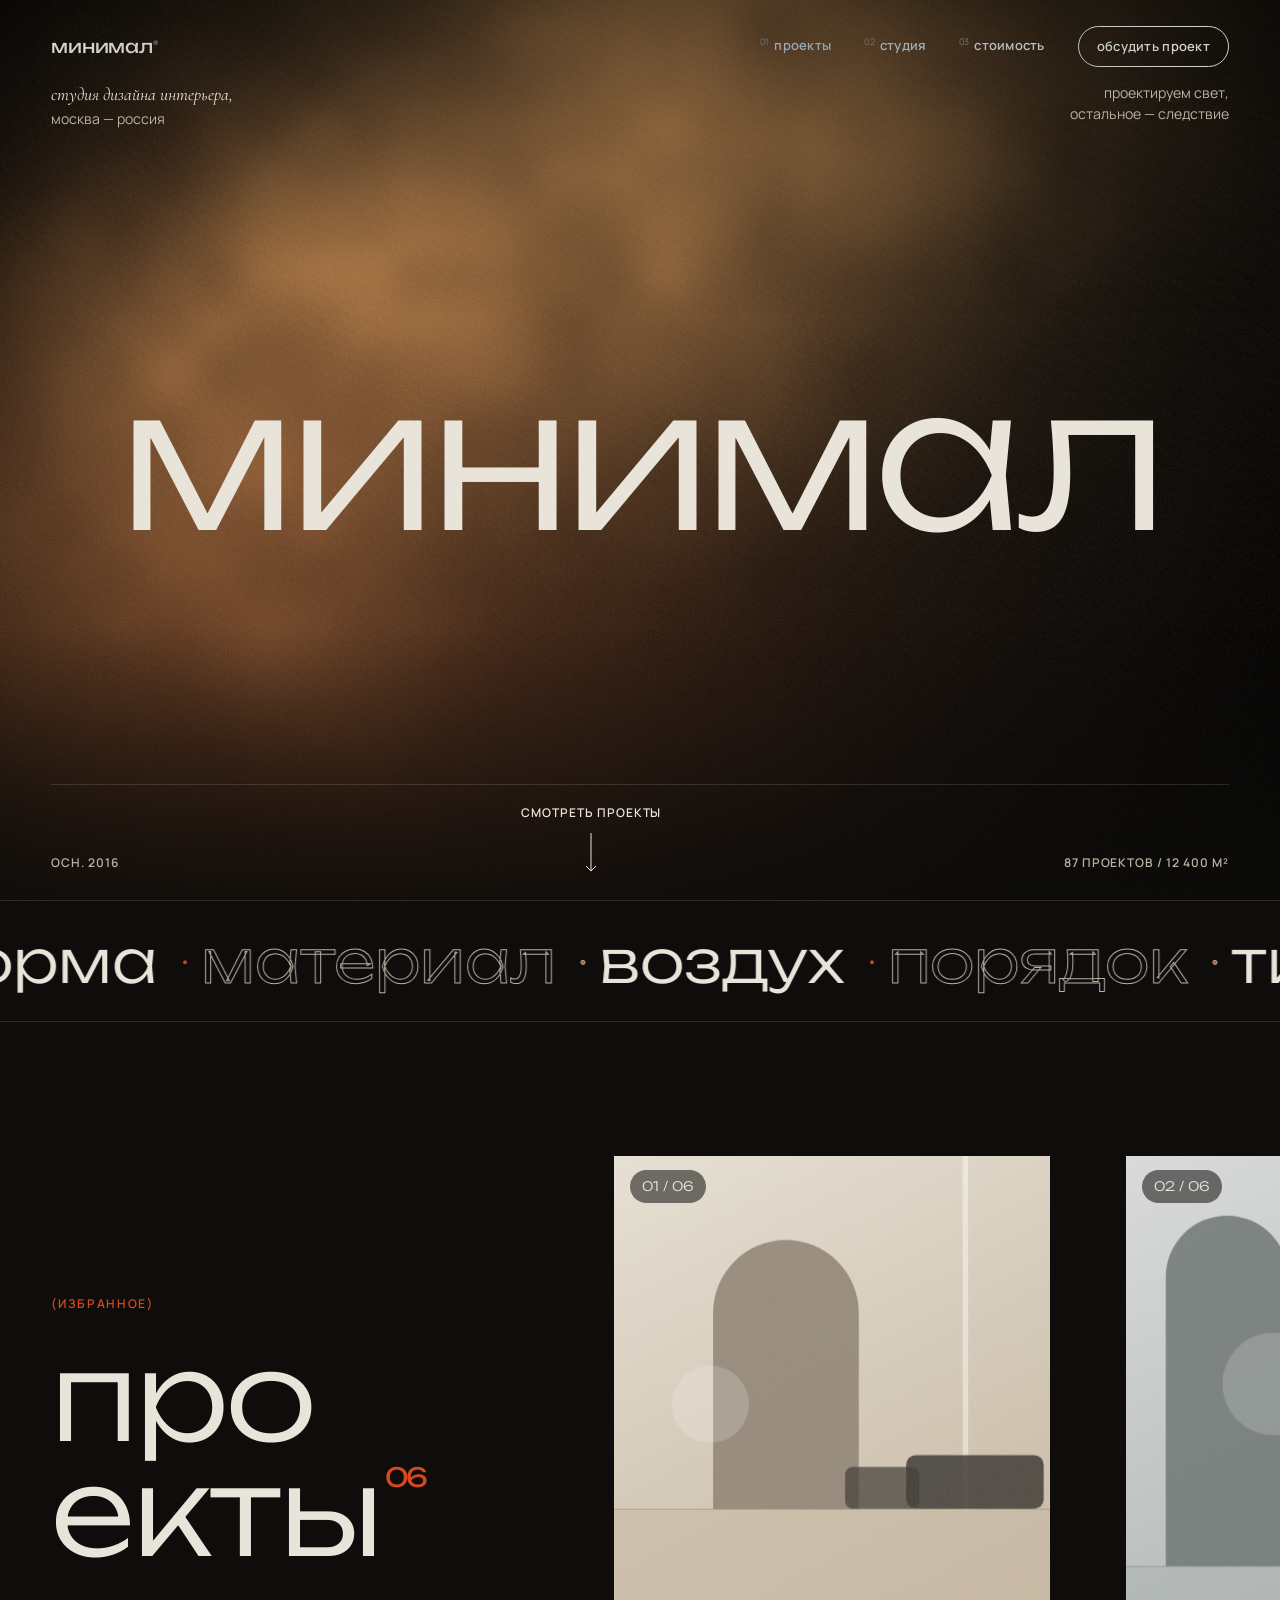
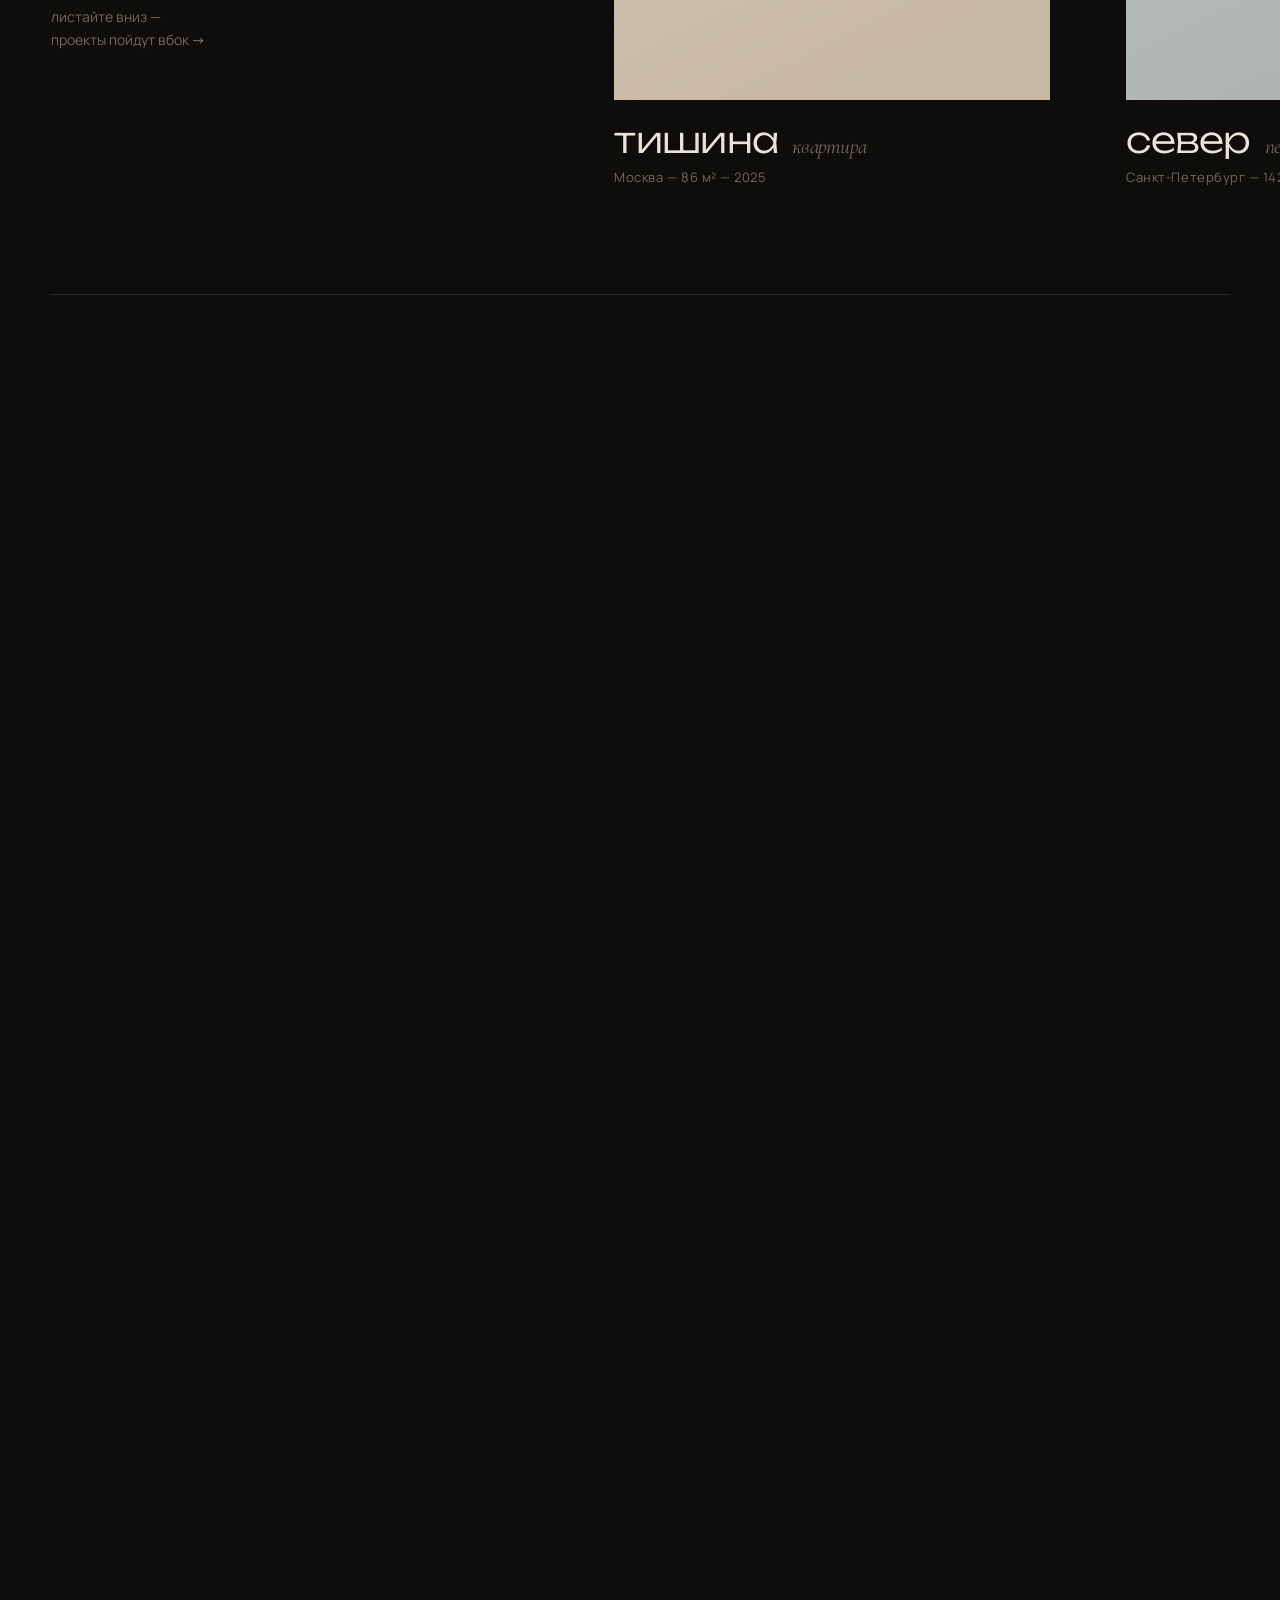
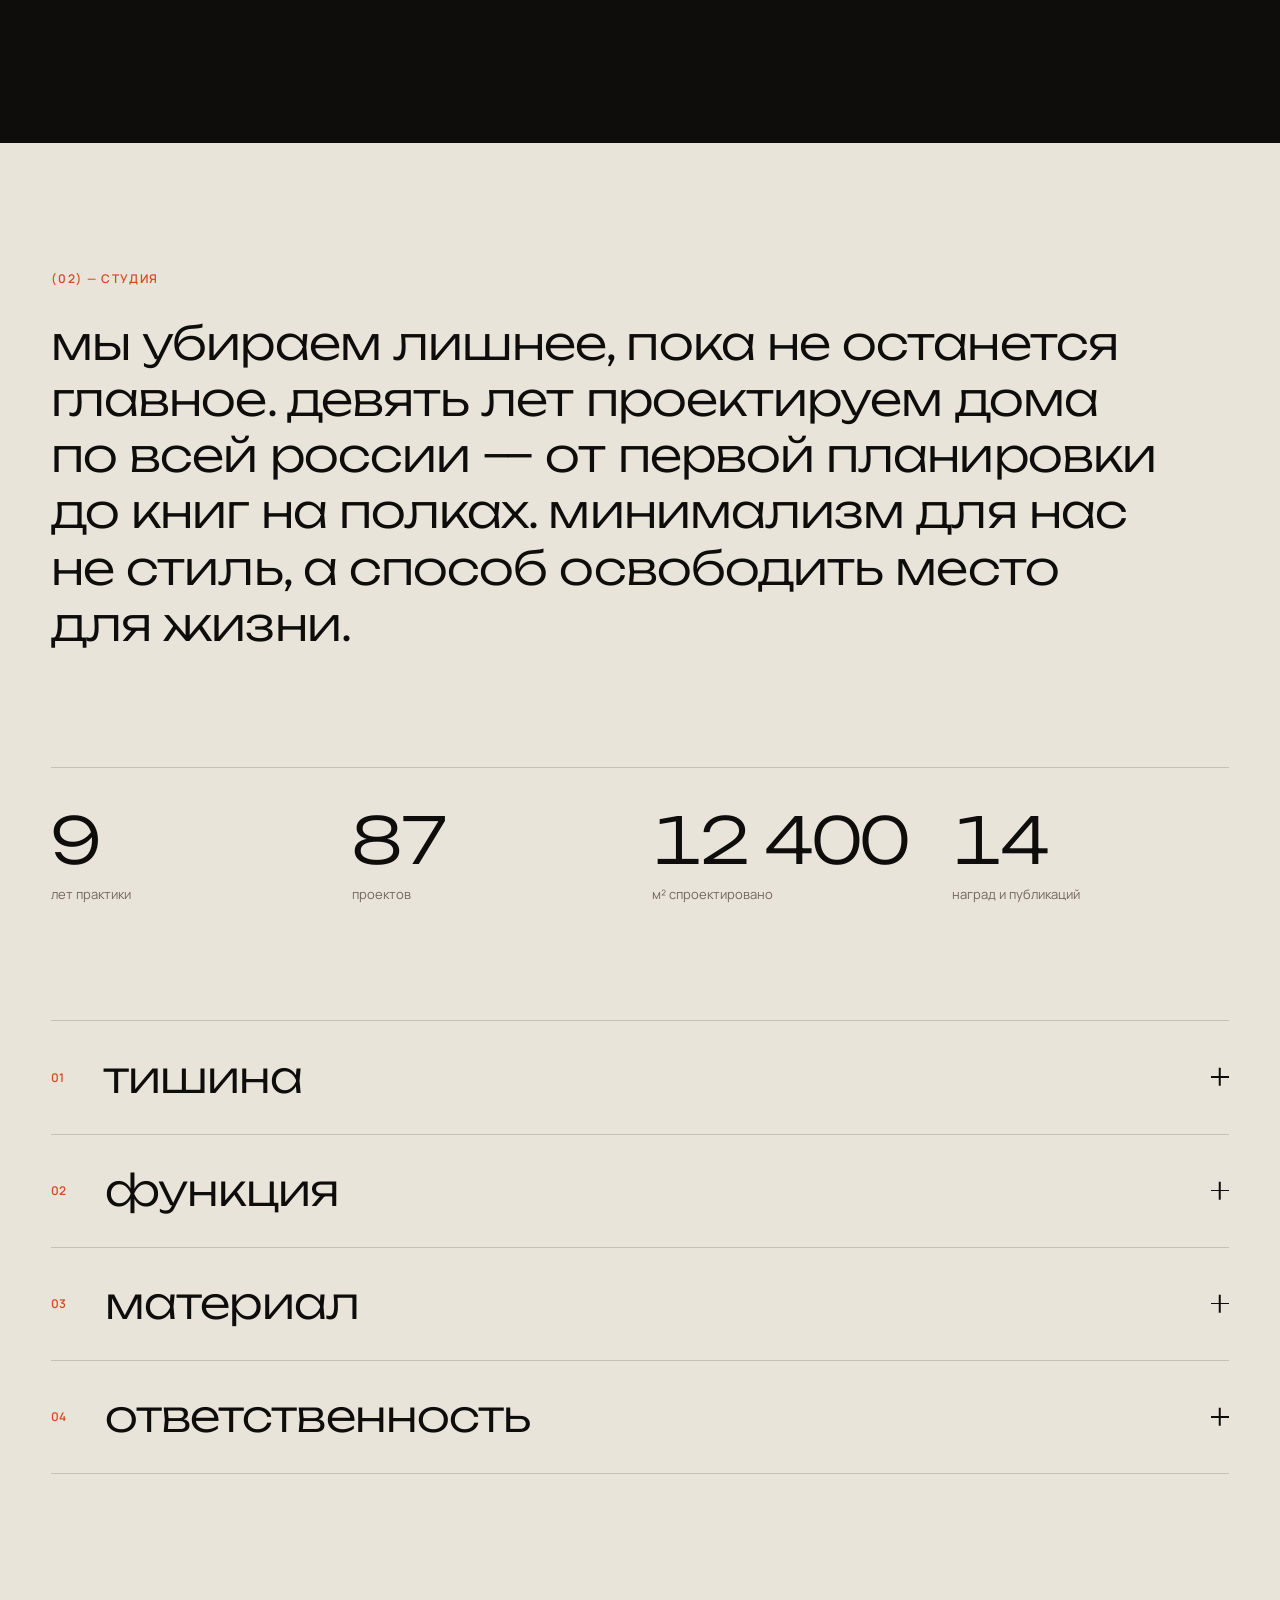
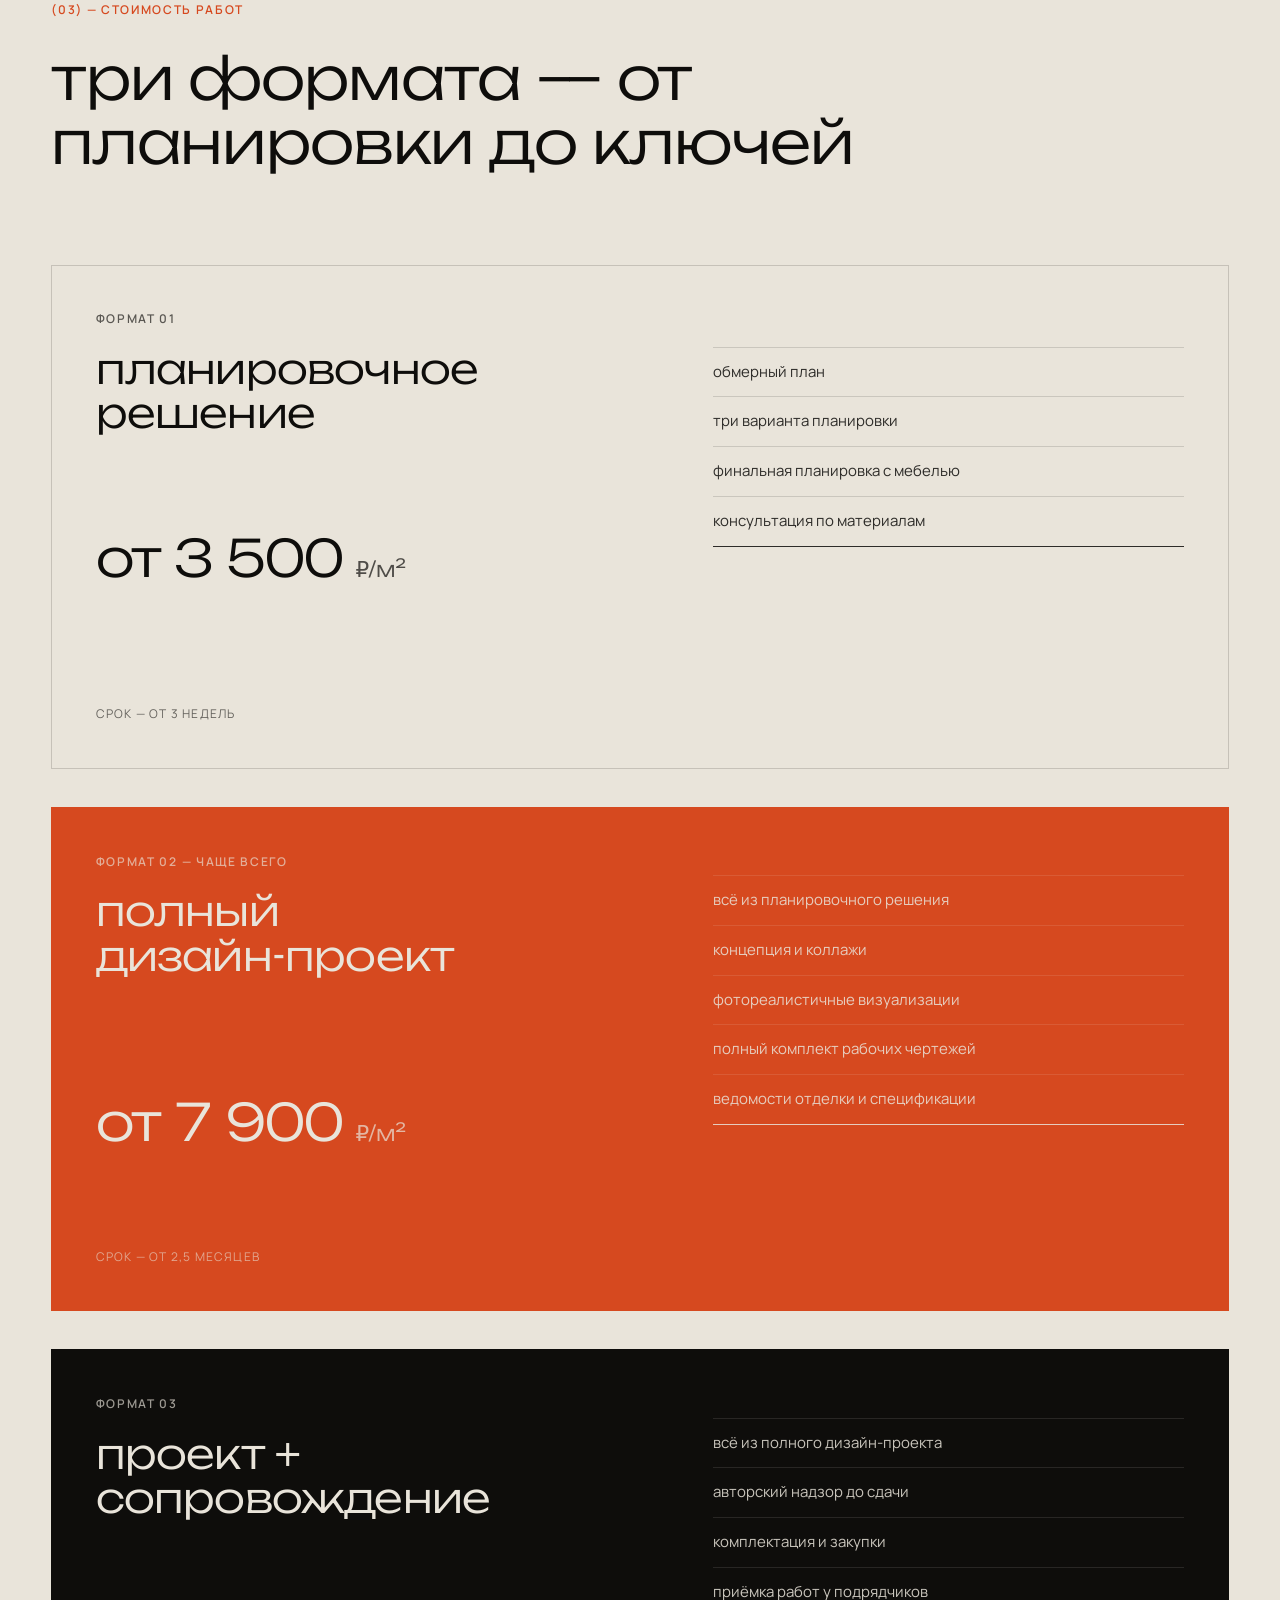
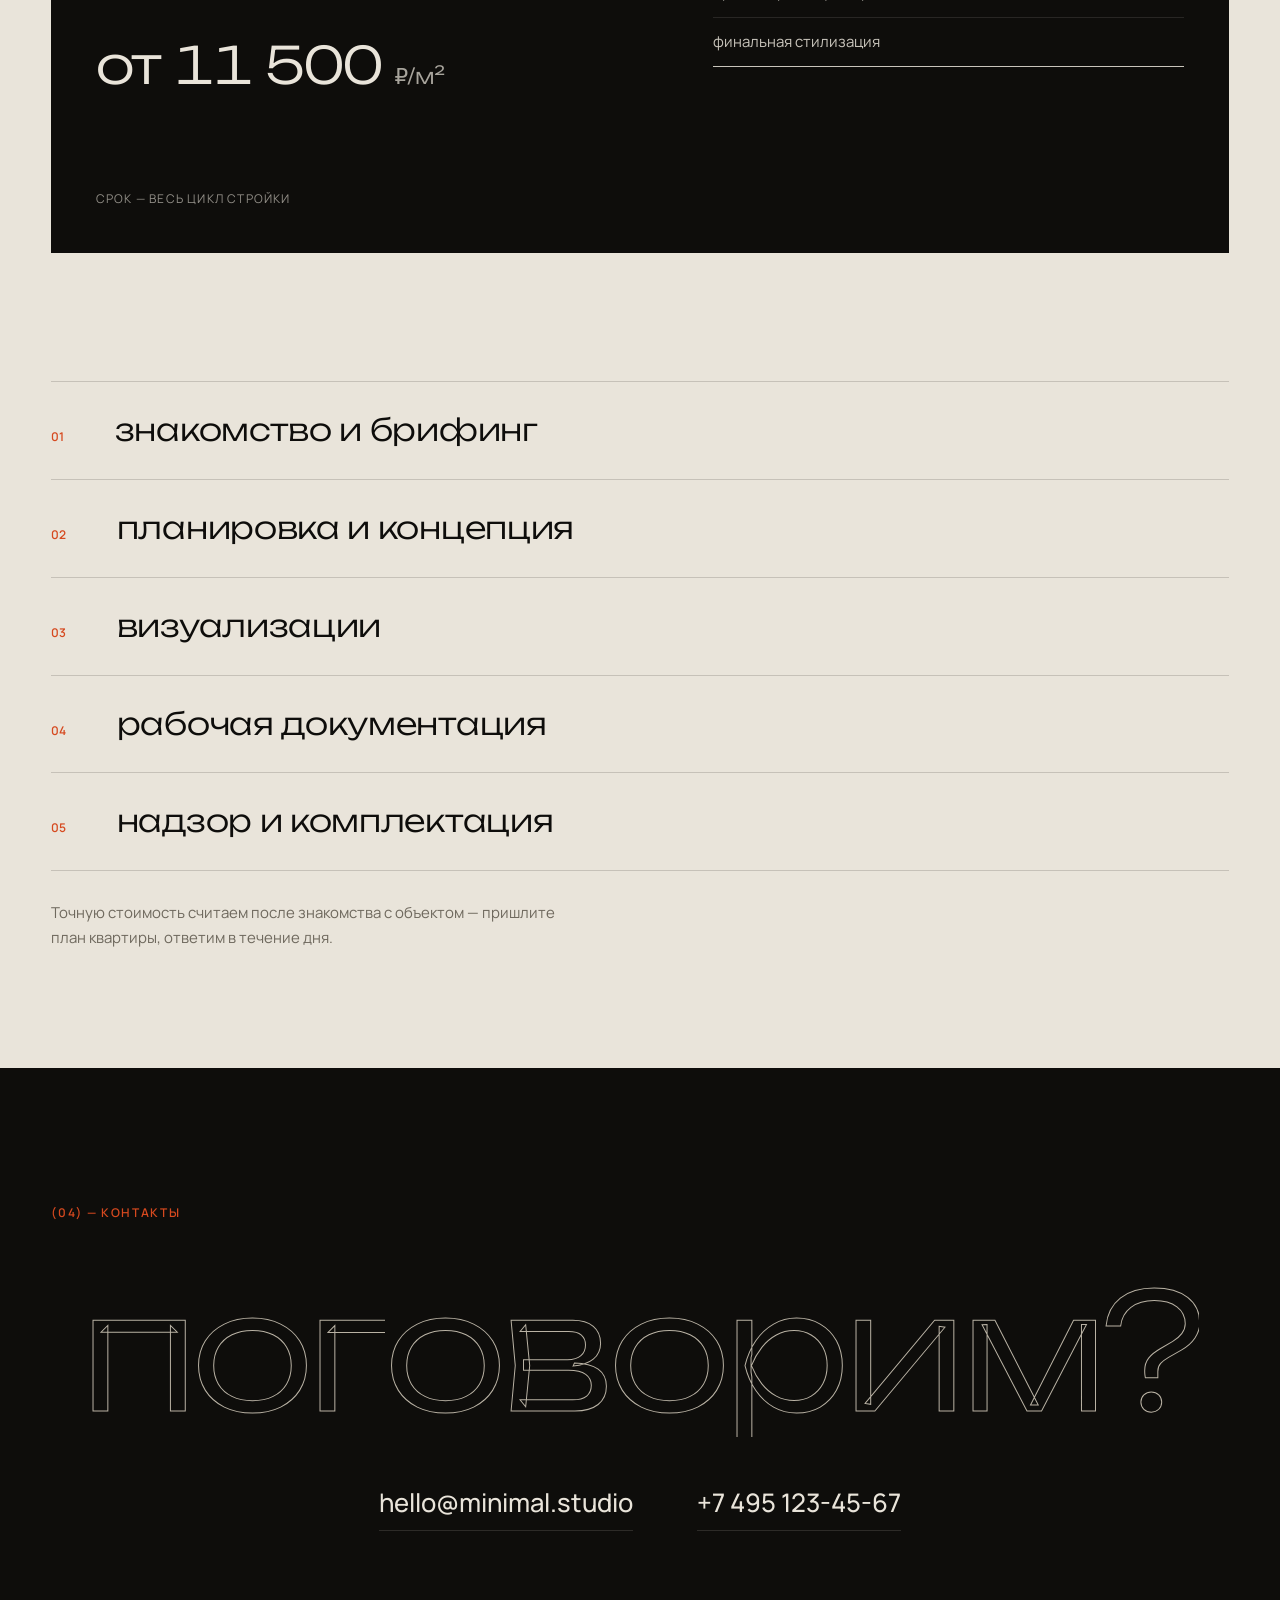
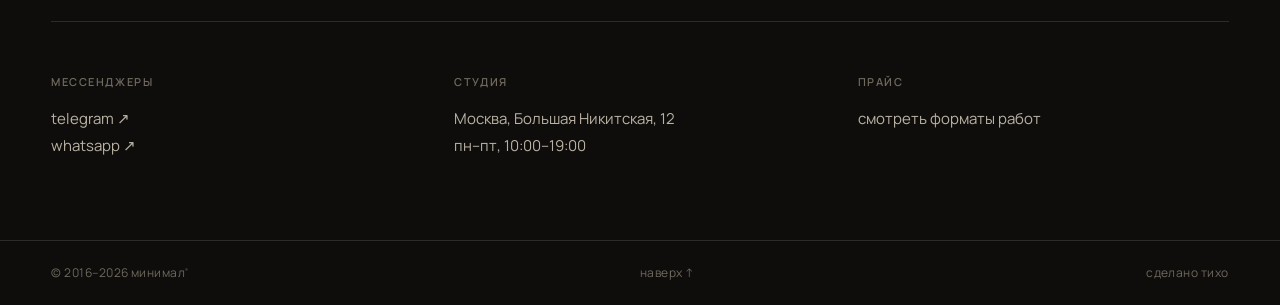
==== commit 318a09d7: "Редизайн v2: «свет в темноте» Полностью новая визуальная подача вместо спокойного эдиториала: - тёмн" ====
--- a/index.html
+++ b/index.html
@@ -6,8 +6,9 @@
   <title>минимал — студия дизайна интерьера</title>
   <meta name="description" content="минимал — российская студия дизайна интерьера. Проектируем тихие, функциональные пространства: квартиры, дома, апартаменты. Москва и вся Россия.">
   <meta property="og:title" content="минимал — студия дизайна интерьера">
-  <meta property="og:description" content="Проектируем тихие, функциональные пространства. Дизайн-проекты под ключ по всей России.">
-  <link rel="icon" href="data:image/svg+xml,<svg xmlns='http://www.w3.org/2000/svg' viewBox='0 0 32 32'><rect width='32' height='32' fill='%2317150F'/><rect x='8' y='14' width='16' height='4' fill='%23EFECE6'/></svg>">
+  <meta property="og:description" content="Свет, форма, тишина. Дизайн-проекты под ключ по всей России.">
+  <meta name="theme-color" content="#0e0d0b">
+  <link rel="icon" href="data:image/svg+xml,<svg xmlns='http://www.w3.org/2000/svg' viewBox='0 0 32 32'><rect width='32' height='32' fill='%230E0D0B'/><rect x='7' y='14' width='18' height='4' fill='%23D6491F'/></svg>">
   <link rel="stylesheet" href="assets/fonts/fonts.css">
   <link rel="stylesheet" href="assets/css/style.css">
 </head>
@@ -15,22 +16,27 @@
 
   <!-- Прелоадер -->
   <div class="preloader" aria-hidden="true">
-    <div class="preloader__inner">
-      <span class="preloader__logo">минимал<sup>®</sup></span>
-      <span class="preloader__count">00</span>
+    <div class="preloader__words">
+      <span>свет</span><span>форма</span><span>тишина</span><span>минимал<sup>®</sup></span>
     </div>
+    <span class="preloader__count">00</span>
   </div>
 
-  <!-- Кастомный курсор (только desktop) -->
-  <div class="cursor" aria-hidden="true"><span class="cursor__label"></span></div>
+  <!-- Кастомный курсор -->
+  <div class="cursor" aria-hidden="true">
+    <span class="cursor__dot"></span>
+    <span class="cursor__ring"><span class="cursor__label"></span></span>
+  </div>
+
+  <div class="progress" aria-hidden="true"></div>
 
   <header class="header">
-    <a class="header__logo" href="index.html" aria-label="минимал — на главную">минимал<sup>®</sup></a>
+    <a class="header__logo" href="index.html" aria-label="минимал — на главную">мини&shy;мал<sup>®</sup></a>
     <nav class="header__nav" aria-label="Основная навигация">
-      <a href="#projects" data-scroll>проекты</a>
-      <a href="#studio" data-scroll>студия</a>
-      <a href="#pricing" data-scroll>стоимость</a>
-      <a href="#contacts" data-scroll>контакты</a>
+      <a href="#projects" data-scroll><sup>01</sup>проекты</a>
+      <a href="#studio" data-scroll><sup>02</sup>студия</a>
+      <a href="#pricing" data-scroll><sup>03</sup>стоимость</a>
+      <a href="#contacts" data-scroll class="header__cta">обсудить проект</a>
     </nav>
     <button class="header__burger" aria-label="Открыть меню" aria-expanded="false">
       <span></span><span></span>
@@ -55,95 +61,122 @@
 
     <!-- ============ HERO ============ -->
     <section class="hero" id="top">
-      <div class="hero__eyebrow">
-        <span>студия дизайна интерьера</span>
-        <span>москва · россия</span>
-      </div>
-      <h1 class="hero__title" aria-label="минимал">
-        <span class="hero__line"><span>мини</span></span>
-        <span class="hero__line hero__line--shift"><span>мал<em class="hero__reg">®</em></span></span>
-      </h1>
-      <p class="hero__sub">
-        <span class="hero__line"><span>Проектируем пространства, в&nbsp;которых</span></span>
-        <span class="hero__line"><span><i>тихо</i>, светло и&nbsp;ничего лишнего.</span></span>
-      </p>
-      <div class="hero__meta">
-        <span>осн. 2016</span>
-        <a href="#projects" data-scroll class="hero__scroll">смотреть проекты<i>↓</i></a>
-        <span>87 реализованных проектов</span>
-      </div>
-    </section>
-
-    <!-- ============ MARQUEE ============ -->
-    <div class="marquee" aria-hidden="true">
-      <div class="marquee__track">
-        <span>дизайн-проект — авторский надзор — комплектация — реализация под ключ — </span><span>дизайн-проект — авторский надзор — комплектация — реализация под ключ — </span>
+      <canvas class="hero__gl" aria-hidden="true"></canvas>
+      <div class="hero__veil" aria-hidden="true"></div>
+
+      <div class="hero__top">
+        <p class="hero__note"><i>студия дизайна интерьера,</i><br>москва — россия</p>
+        <p class="hero__note hero__note--right">проектируем свет,<br>остальное — следствие</p>
+      </div>
+
+      <h1 class="hero__title" data-chars aria-label="минимал">минимал</h1>
+
+      <div class="hero__bottom">
+        <span class="hero__tag">осн. 2016</span>
+        <a class="hero__scroll" href="#projects" data-scroll data-cursor="вниз">
+          <span>смотреть проекты</span>
+          <svg width="12" height="40" viewBox="0 0 12 40" fill="none" aria-hidden="true"><path d="M6 0v38m0 0L1 33m5 5 5-5" stroke="currentColor"/></svg>
+        </a>
+        <span class="hero__tag">87 проектов / 12 400 м²</span>
+      </div>
+    </section>
+
+    <!-- ============ ТИКЕР ============ -->
+    <div class="ticker" aria-hidden="true">
+      <div class="ticker__track">
+        <span>тишина</span><b>свет</b><span>форма</span><b>материал</b><span>воздух</span><b>порядок</b><span>тишина</span><b>свет</b><span>форма</span><b>материал</b><span>воздух</span><b>порядок</b>
       </div>
     </div>
 
-    <!-- ============ ПРОЕКТЫ ============ -->
-    <section class="projects section" id="projects">
-      <header class="section__head">
-        <h2 class="section__title"><span>избранные</span> <span><i>проекты</i></span></h2>
-        <span class="section__count" data-projects-count>(00)</span>
-      </header>
-      <div class="projects__list" data-projects-list>
-        <!-- рендерится из data/projects.json -->
+    <!-- ============ ПРОЕКТЫ (горизонтальный скролл) ============ -->
+    <section class="hscroll" id="projects">
+      <div class="hscroll__pin">
+        <div class="hscroll__track" data-projects-track>
+          <div class="hpanel hpanel--intro">
+            <p class="hpanel__kicker">(избранное)</p>
+            <h2 class="hpanel__title">про<br>екты<sup data-projects-count>06</sup></h2>
+            <p class="hpanel__hint">листайте вниз —<br>проекты пойдут вбок →</p>
+          </div>
+          <!-- карточки из data/projects.json -->
+          <div class="hpanel hpanel--outro">
+            <p class="hpanel__kicker">(ваш — следующий)</p>
+            <a class="hpanel__cta" href="#contacts" data-scroll data-cursor="написать">обсудить<br>ваш проект<em>→</em></a>
+          </div>
+        </div>
+        <div class="hscroll__bar" aria-hidden="true"><span data-progress></span></div>
       </div>
     </section>
 
     <!-- ============ СТУДИЯ ============ -->
-    <section class="studio section" id="studio">
-      <header class="section__head">
-        <h2 class="section__title"><span>студия</span></h2>
-        <span class="section__count">(о нас)</span>
-      </header>
-      <p class="studio__manifesto" data-split>
-        Мы&nbsp;убираем лишнее, пока не&nbsp;останется главное. Девять лет проектируем квартиры, дома и&nbsp;апартаменты по&nbsp;всей России&nbsp;— от&nbsp;первой планировки до&nbsp;расстановки книг на&nbsp;полках. Минимализм для нас не&nbsp;стиль, а&nbsp;способ освободить место для жизни.
-      </p>
+    <section class="studio" id="studio">
+      <div class="studio__trail" aria-hidden="true"></div>
+      <p class="studio__kicker">(02) — студия</p>
+      <h2 class="studio__manifesto" data-lines>
+        Мы убираем лишнее, пока не останется главное. Девять лет проектируем дома по всей России — от первой планировки до книг на полках. Минимализм для нас не стиль, а способ освободить место для жизни.
+      </h2>
+
       <div class="studio__stats">
-        <div class="stat"><b data-counter="9">0</b><span>лет практики</span></div>
-        <div class="stat"><b data-counter="87">0</b><span>проектов</span></div>
-        <div class="stat"><b data-counter="12400">0</b><span>м² спроектировано</span></div>
-        <div class="stat"><b data-counter="14">0</b><span>наград и публикаций</span></div>
-      </div>
-      <ul class="studio__principles">
-        <li><em>01</em><h3>Тишина</h3><p>Интерьер не должен требовать внимания. Хороший дом — тот, в котором отдыхают глаза.</p></li>
-        <li><em>02</em><h3>Функция</h3><p>Сначала сценарии жизни, потом картинка. Каждый метр работает, каждая вещь на своём месте.</p></li>
-        <li><em>03</em><h3>Материал</h3><p>Дерево, камень, известь, лён. Настоящие материалы стареют красиво и не выходят из моды.</p></li>
-        <li><em>04</em><h3>Ответственность</h3><p>Ведём проект до конца: чертежи, надзор, комплектация. Сдаём дом, а не альбом с картинками.</p></li>
+        <div class="stat"><b><span data-counter="9">0</span></b><span>лет практики</span></div>
+        <div class="stat"><b><span data-counter="87">0</span></b><span>проектов</span></div>
+        <div class="stat"><b><span data-counter="12400">0</span></b><span>м² спроектировано</span></div>
+        <div class="stat"><b><span data-counter="14">0</span></b><span>наград и публикаций</span></div>
+      </div>
+
+      <ul class="acc" data-accordion>
+        <li class="acc__item">
+          <button class="acc__head" aria-expanded="false">
+            <em>01</em><span>тишина</span><i class="acc__x" aria-hidden="true"></i>
+          </button>
+          <div class="acc__body"><p>Интерьер не должен требовать внимания. Хороший дом — тот, в котором отдыхают глаза: ничего не кричит, ничего не мигает, ничего не просит купить ещё одну вазу.</p></div>
+        </li>
+        <li class="acc__item">
+          <button class="acc__head" aria-expanded="false">
+            <em>02</em><span>функция</span><i class="acc__x" aria-hidden="true"></i>
+          </button>
+          <div class="acc__body"><p>Сначала сценарии жизни, потом картинка. Мы начинаем с того, как вы просыпаетесь, работаете и встречаете гостей — и только потом выбираем, какого цвета будет стена.</p></div>
+        </li>
+        <li class="acc__item">
+          <button class="acc__head" aria-expanded="false">
+            <em>03</em><span>материал</span><i class="acc__x" aria-hidden="true"></i>
+          </button>
+          <div class="acc__body"><p>Дерево, камень, известь, лён. Настоящие материалы стареют красиво: царапина на дубовом столе — биография, царапина на плёнке ПВХ — дефект.</p></div>
+        </li>
+        <li class="acc__item">
+          <button class="acc__head" aria-expanded="false">
+            <em>04</em><span>ответственность</span><i class="acc__x" aria-hidden="true"></i>
+          </button>
+          <div class="acc__body"><p>Ведём проект до конца: чертежи, авторский надзор, комплектация, приёмка. Сдаём дом, в котором можно жить, а не альбом с красивыми картинками.</p></div>
+        </li>
       </ul>
     </section>
 
     <!-- ============ СТОИМОСТЬ ============ -->
-    <section class="pricing section section--dark" id="pricing">
-      <header class="section__head">
-        <h2 class="section__title"><span>стоимость</span> <span><i>работ</i></span></h2>
-        <span class="section__count">(03 формата)</span>
-      </header>
-
-      <div class="pricing__grid">
-        <article class="price-card">
-          <header>
-            <em>01</em>
-            <h3>Планировочное решение</h3>
-          </header>
-          <p class="price-card__price">от 3 500 ₽/м²</p>
+    <section class="pricing" id="pricing">
+      <p class="pricing__kicker">(03) — стоимость работ</p>
+      <h2 class="pricing__title" data-lines>три формата — от планировки до ключей</h2>
+
+      <div class="stack">
+        <article class="stack__card">
+          <div class="stack__head">
+            <em>формат 01</em>
+            <h3>планировочное решение</h3>
+            <p class="stack__price">от 3 500 <span>₽/м²</span></p>
+          </div>
           <ul>
             <li>обмерный план</li>
-            <li>3 варианта планировки</li>
-            <li>финальная планировка с расстановкой мебели</li>
+            <li>три варианта планировки</li>
+            <li>финальная планировка с мебелью</li>
             <li>консультация по материалам</li>
           </ul>
-          <p class="price-card__term">срок — от 3 недель</p>
+          <p class="stack__term">срок — от 3 недель</p>
         </article>
 
-        <article class="price-card price-card--featured">
-          <header>
-            <em>02</em>
-            <h3>Полный дизайн-проект</h3>
-          </header>
-          <p class="price-card__price">от 7 900 ₽/м²</p>
+        <article class="stack__card stack__card--accent">
+          <div class="stack__head">
+            <em>формат 02 — чаще всего</em>
+            <h3>полный дизайн-проект</h3>
+            <p class="stack__price">от 7 900 <span>₽/м²</span></p>
+          </div>
           <ul>
             <li>всё из планировочного решения</li>
             <li>концепция и коллажи</li>
@@ -151,63 +184,57 @@
             <li>полный комплект рабочих чертежей</li>
             <li>ведомости отделки и спецификации</li>
           </ul>
-          <p class="price-card__term">срок — от 2,5 месяцев</p>
+          <p class="stack__term">срок — от 2,5 месяцев</p>
         </article>
 
-        <article class="price-card">
-          <header>
-            <em>03</em>
-            <h3>Проект + сопровождение</h3>
-          </header>
-          <p class="price-card__price">от 11 500 ₽/м²</p>
+        <article class="stack__card stack__card--dark">
+          <div class="stack__head">
+            <em>формат 03</em>
+            <h3>проект + сопровождение</h3>
+            <p class="stack__price">от 11 500 <span>₽/м²</span></p>
+          </div>
           <ul>
             <li>всё из полного дизайн-проекта</li>
-            <li>авторский надзор до сдачи объекта</li>
+            <li>авторский надзор до сдачи</li>
             <li>комплектация и закупки</li>
             <li>приёмка работ у подрядчиков</li>
             <li>финальная стилизация</li>
           </ul>
-          <p class="price-card__term">срок — весь цикл стройки</p>
+          <p class="stack__term">срок — весь цикл стройки</p>
         </article>
       </div>
 
-      <div class="pricing__steps">
-        <h3 class="pricing__steps-title">как мы работаем</h3>
-        <ol>
-          <li><em>01</em><span>Знакомство и брифинг</span></li>
-          <li><em>02</em><span>Планировка и концепция</span></li>
-          <li><em>03</em><span>Визуализации</span></li>
-          <li><em>04</em><span>Рабочая документация</span></li>
-          <li><em>05</em><span>Надзор и комплектация</span></li>
-        </ol>
-        <p class="pricing__note">Точную стоимость считаем после знакомства с объектом — пришлите план квартиры, ответим в течение дня.</p>
-      </div>
+      <ol class="steps">
+        <li><em>01</em><span>знакомство и брифинг</span></li>
+        <li><em>02</em><span>планировка и концепция</span></li>
+        <li><em>03</em><span>визуализации</span></li>
+        <li><em>04</em><span>рабочая документация</span></li>
+        <li><em>05</em><span>надзор и комплектация</span></li>
+      </ol>
+      <p class="pricing__note">Точную стоимость считаем после знакомства с объектом — пришлите план квартиры, ответим в течение дня.</p>
     </section>
 
     <!-- ============ КОНТАКТЫ ============ -->
-    <section class="contacts section section--dark" id="contacts">
-      <p class="contacts__intro">есть проект?</p>
-      <a class="contacts__cta" href="mailto:hello@minimal.studio?subject=Проект%20для%20студии%20минимал">
-        <span class="contacts__cta-line"><span>обсудим</span></span>
-        <span class="contacts__cta-line"><span><i>ваш дом</i> →</span></span>
-      </a>
+    <section class="contacts" id="contacts">
+      <p class="contacts__kicker">(04) — контакты</p>
+      <a class="contacts__word" href="mailto:hello@minimal.studio?subject=Проект%20для%20студии%20минимал" data-chars data-cursor="написать" aria-label="Поговорим? Написать на почту">пого&shy;ворим?</a>
+      <div class="contacts__row">
+        <a class="contacts__mail" href="mailto:hello@minimal.studio">hello@minimal.studio</a>
+        <a class="contacts__mail" href="tel:+74951234567">+7 495 123-45-67</a>
+      </div>
       <div class="contacts__grid">
         <div>
-          <h4>почта</h4>
-          <a href="mailto:hello@minimal.studio">hello@minimal.studio</a>
-        </div>
-        <div>
-          <h4>телефон</h4>
-          <a href="tel:+74951234567">+7 495 123-45-67</a>
-        </div>
-        <div>
           <h4>мессенджеры</h4>
-          <a href="https://t.me/minimal_studio" target="_blank" rel="noopener">telegram</a>
-          <a href="https://wa.me/74951234567" target="_blank" rel="noopener">whatsapp</a>
+          <a href="https://t.me/minimal_studio" target="_blank" rel="noopener">telegram ↗</a>
+          <a href="https://wa.me/74951234567" target="_blank" rel="noopener">whatsapp ↗</a>
         </div>
         <div>
           <h4>студия</h4>
           <p>Москва, Большая Никитская, 12<br>пн–пт, 10:00–19:00</p>
+        </div>
+        <div>
+          <h4>прайс</h4>
+          <a href="#pricing" data-scroll>смотреть форматы работ</a>
         </div>
       </div>
     </section>
@@ -224,6 +251,7 @@
   <script src="assets/vendor/ScrollToPlugin.min.js"></script>
   <script src="assets/vendor/lenis.min.js"></script>
   <script src="assets/js/common.js"></script>
+  <script src="assets/js/hero-gl.js"></script>
   <script src="assets/js/main.js"></script>
 </body>
 </html>
--- a/assets/fonts/fonts.css
+++ b/assets/fonts/fonts.css
@@ -241,3 +241,85 @@
   src: url(Manrope-700-latin.woff2) format('woff2');
   unicode-range: U+0000-00FF, U+0131, U+0152-0153, U+02BB-02BC, U+02C6, U+02DA, U+02DC, U+0304, U+0308, U+0329, U+2000-206F, U+20AC, U+2122, U+2191, U+2193, U+2212, U+2215, U+FEFF, U+FFFD;
 }
+
+/* cyrillic-ext */
+@font-face {
+  font-family: 'Unbounded';
+  font-style: normal;
+  font-weight: 300;
+  font-display: swap;
+  src: url(Unbounded-300-cyrillic-ext.woff2) format('woff2');
+  unicode-range: U+0460-052F, U+1C80-1C8A, U+20B4, U+2DE0-2DFF, U+A640-A69F, U+FE2E-FE2F;
+}
+/* cyrillic */
+@font-face {
+  font-family: 'Unbounded';
+  font-style: normal;
+  font-weight: 300;
+  font-display: swap;
+  src: url(Unbounded-300-cyrillic.woff2) format('woff2');
+  unicode-range: U+0301, U+0400-045F, U+0490-0491, U+04B0-04B1, U+2116;
+}
+/* latin */
+@font-face {
+  font-family: 'Unbounded';
+  font-style: normal;
+  font-weight: 300;
+  font-display: swap;
+  src: url(Unbounded-300-latin.woff2) format('woff2');
+  unicode-range: U+0000-00FF, U+0131, U+0152-0153, U+02BB-02BC, U+02C6, U+02DA, U+02DC, U+0304, U+0308, U+0329, U+2000-206F, U+20AC, U+2122, U+2191, U+2193, U+2212, U+2215, U+FEFF, U+FFFD;
+}
+/* cyrillic-ext */
+@font-face {
+  font-family: 'Unbounded';
+  font-style: normal;
+  font-weight: 400;
+  font-display: swap;
+  src: url(Unbounded-400-cyrillic-ext.woff2) format('woff2');
+  unicode-range: U+0460-052F, U+1C80-1C8A, U+20B4, U+2DE0-2DFF, U+A640-A69F, U+FE2E-FE2F;
+}
+/* cyrillic */
+@font-face {
+  font-family: 'Unbounded';
+  font-style: normal;
+  font-weight: 400;
+  font-display: swap;
+  src: url(Unbounded-400-cyrillic.woff2) format('woff2');
+  unicode-range: U+0301, U+0400-045F, U+0490-0491, U+04B0-04B1, U+2116;
+}
+/* latin */
+@font-face {
+  font-family: 'Unbounded';
+  font-style: normal;
+  font-weight: 400;
+  font-display: swap;
+  src: url(Unbounded-400-latin.woff2) format('woff2');
+  unicode-range: U+0000-00FF, U+0131, U+0152-0153, U+02BB-02BC, U+02C6, U+02DA, U+02DC, U+0304, U+0308, U+0329, U+2000-206F, U+20AC, U+2122, U+2191, U+2193, U+2212, U+2215, U+FEFF, U+FFFD;
+}
+/* cyrillic-ext */
+@font-face {
+  font-family: 'Unbounded';
+  font-style: normal;
+  font-weight: 500;
+  font-display: swap;
+  src: url(Unbounded-500-cyrillic-ext.woff2) format('woff2');
+  unicode-range: U+0460-052F, U+1C80-1C8A, U+20B4, U+2DE0-2DFF, U+A640-A69F, U+FE2E-FE2F;
+}
+/* cyrillic */
+@font-face {
+  font-family: 'Unbounded';
+  font-style: normal;
+  font-weight: 500;
+  font-display: swap;
+  src: url(Unbounded-500-cyrillic.woff2) format('woff2');
+  unicode-range: U+0301, U+0400-045F, U+0490-0491, U+04B0-04B1, U+2116;
+}
+/* latin */
+@font-face {
+  font-family: 'Unbounded';
+  font-style: normal;
+  font-weight: 500;
+  font-display: swap;
+  src: url(Unbounded-500-latin.woff2) format('woff2');
+  unicode-range: U+0000-00FF, U+0131, U+0152-0153, U+02BB-02BC, U+02C6, U+02DA, U+02DC, U+0304, U+0308, U+0329, U+2000-206F, U+20AC, U+2122, U+2191, U+2193, U+2212, U+2215, U+FEFF, U+FFFD;
+}
--- a/assets/css/style.css
+++ b/assets/css/style.css
@@ -1,18 +1,19 @@
 /* ============================================================
-   минимал® — студия дизайна интерьера
+   минимал® — студия дизайна интерьера · v2 «свет в темноте»
    ============================================================ */
 
 :root {
-  --bg: #efece6;
-  --ink: #17150f;
-  --muted: #8a857b;
-  --line: rgba(23, 21, 15, 0.14);
-  --clay: #a8927b;
-  --dark-bg: #141310;
-  --dark-ink: #efece6;
-  --dark-muted: #79746a;
-  --dark-line: rgba(239, 236, 230, 0.14);
-  --pad: clamp(20px, 4vw, 64px);
+  --ink: #0e0d0b;
+  --ink-2: #15130f;
+  --paper: #e9e4da;
+  --paper-dim: #b9b2a4;
+  --fog: rgba(233, 228, 218, 0.5);
+  --accent: #d6491f;
+  --line-d: rgba(233, 228, 218, 0.14);
+  --line-l: rgba(14, 13, 11, 0.16);
+  --smoke: #6f695e;
+  --pad: clamp(20px, 4vw, 72px);
+  --font-display: "Unbounded", "Manrope", system-ui, sans-serif;
   --font-sans: "Manrope", system-ui, -apple-system, sans-serif;
   --font-serif: "Cormorant Garamond", Georgia, serif;
   --ease: cubic-bezier(0.65, 0.05, 0, 1);
@@ -25,12 +26,11 @@
 .lenis.lenis-smooth { scroll-behavior: auto !important; }
 
 body {
-  background: var(--bg);
-  color: var(--ink);
+  background: var(--ink);
+  color: var(--paper);
   font-family: var(--font-sans);
-  font-weight: 400;
-  font-size: clamp(15px, 1.1vw, 17px);
-  line-height: 1.6;
+  font-size: clamp(15px, 1.05vw, 17px);
+  line-height: 1.65;
   -webkit-font-smoothing: antialiased;
   overflow-x: clip;
 }
@@ -39,83 +39,128 @@
 a { color: inherit; text-decoration: none; }
 ul, ol { list-style: none; }
 button { font: inherit; color: inherit; background: none; border: 0; cursor: pointer; }
-sup { font-size: 0.45em; font-weight: 500; }
+sup { font-size: 0.4em; font-weight: 400; }
 i, em { font-style: normal; }
-
-h1 i, h2 i, p i, .section__title i, a i {
+::selection { background: var(--accent); color: var(--paper); }
+
+h1, h2, h3, .display {
+  font-family: var(--font-display);
+  font-weight: 300;
+  text-transform: lowercase;
+  letter-spacing: -0.02em;
+}
+
+.serif, .hero__note i {
   font-family: var(--font-serif);
   font-style: italic;
   font-weight: 400;
 }
 
-::selection { background: var(--ink); color: var(--bg); }
+/* маски для построчных/побуквенных анимаций */
+.ln { display: block; overflow: hidden; }
+.ln__in { display: block; will-change: transform; }
+.ch { display: inline-block; overflow: hidden; vertical-align: top; }
+.ch__in { display: inline-block; will-change: transform; }
+.rv { opacity: 0; transform: translateY(46px); }
+html.reduced-motion .rv, html.no-anim .rv { opacity: 1; transform: none; }
 
 /* ============ ПРЕЛОАДЕР ============ */
 .preloader {
   position: fixed; inset: 0; z-index: 100;
-  background: var(--ink); color: var(--bg);
-  display: flex; align-items: flex-end;
-}
-.preloader__inner {
-  width: 100%;
-  display: flex; justify-content: space-between; align-items: flex-end;
-  padding: var(--pad);
-}
-.preloader__logo { font-weight: 600; font-size: clamp(18px, 2vw, 24px); letter-spacing: -0.02em; }
+  background: var(--ink);
+  display: grid; place-items: center;
+}
+.preloader__words {
+  position: relative;
+  height: 1.4em;
+  font-family: var(--font-display);
+  font-weight: 300;
+  font-size: clamp(22px, 3vw, 40px);
+  text-transform: lowercase;
+}
+.preloader__words span {
+  position: absolute; inset: 0;
+  display: block; text-align: center;
+  opacity: 0; white-space: nowrap;
+  transform: translateX(-50%); left: 50%;
+}
+.preloader__words span:last-child sup { color: var(--accent); }
 .preloader__count {
-  font-size: clamp(64px, 14vw, 180px);
-  font-weight: 300; line-height: 0.85; letter-spacing: -0.05em;
+  position: absolute; right: var(--pad); bottom: calc(var(--pad) * 0.75);
+  font-family: var(--font-display); font-weight: 300;
+  font-size: clamp(56px, 11vw, 150px); line-height: 1;
+  color: var(--accent);
+  letter-spacing: -0.03em;
   font-variant-numeric: tabular-nums;
 }
 
 /* ============ КУРСОР ============ */
-.cursor {
-  position: fixed; left: 0; top: 0; z-index: 99;
-  width: 12px; height: 12px; border-radius: 50%;
-  background: var(--ink);
-  pointer-events: none;
-  transform: translate(-50%, -50%);
-  transition: width 0.35s var(--ease), height 0.35s var(--ease), background-color 0.35s;
-  display: none;
-  align-items: center; justify-content: center;
-}
-.cursor.is-hover { width: 88px; height: 88px; background: var(--ink); mix-blend-mode: normal; }
+.cursor { position: fixed; left: 0; top: 0; z-index: 99; pointer-events: none; display: none; }
+.cursor__dot {
+  position: absolute; left: -3px; top: -3px;
+  width: 6px; height: 6px; border-radius: 50%;
+  background: var(--accent);
+}
+.cursor__ring {
+  position: absolute; left: -22px; top: -22px;
+  width: 44px; height: 44px; border-radius: 50%;
+  border: 1px solid var(--fog);
+  display: grid; place-items: center;
+  transition: transform 0.45s var(--ease), background-color 0.35s, border-color 0.35s;
+}
+.cursor.is-hover .cursor__ring {
+  transform: scale(1.9);
+  background: var(--accent); border-color: var(--accent);
+}
 .cursor__label {
-  color: var(--bg); font-size: 12px; font-weight: 500; letter-spacing: 0.04em;
+  font-size: 9px; font-weight: 600; letter-spacing: 0.06em;
+  color: var(--paper);
   opacity: 0; transition: opacity 0.25s;
   white-space: nowrap;
 }
 .cursor.is-hover .cursor__label { opacity: 1; }
-@media (hover: hover) and (pointer: fine) {
-  .cursor { display: flex; }
+@media (hover: hover) and (pointer: fine) { .cursor { display: block; } }
+
+/* ============ ПРОГРЕСС ============ */
+.progress {
+  position: fixed; top: 0; left: 0; right: 0; height: 2px; z-index: 60;
+  background: var(--accent);
+  transform: scaleX(0); transform-origin: left;
 }
 
 /* ============ ШАПКА ============ */
 .header {
   position: fixed; top: 0; left: 0; right: 0; z-index: 50;
   display: flex; justify-content: space-between; align-items: center;
-  padding: clamp(16px, 2vw, 28px) var(--pad);
-  mix-blend-mode: difference;
-  color: #efece6;
-}
-.header__logo { font-weight: 600; font-size: clamp(17px, 1.6vw, 21px); letter-spacing: -0.02em; }
-.header__nav { display: flex; gap: clamp(20px, 3vw, 48px); font-size: 14px; font-weight: 500; }
+  padding: clamp(16px, 2vw, 26px) var(--pad);
+  mix-blend-mode: difference; color: #e9e4da;
+}
+body.menu-open .header { mix-blend-mode: normal; color: var(--paper); }
+.header__logo {
+  font-family: var(--font-display); font-weight: 400;
+  font-size: clamp(15px, 1.4vw, 19px); letter-spacing: -0.01em;
+}
+.header__logo sup { opacity: 0.65; }
+.header__nav { display: flex; gap: clamp(18px, 2.6vw, 44px); align-items: center; font-size: 13px; font-weight: 600; letter-spacing: 0.02em; }
+.header__nav sup { opacity: 0.55; margin-right: 5px; font-size: 9px; }
 .header__nav a { position: relative; padding: 4px 0; }
-.header__nav a::after {
+.header__nav a:not(.header__cta)::after {
   content: ""; position: absolute; left: 0; bottom: 0;
   width: 100%; height: 1px; background: currentColor;
   transform: scaleX(0); transform-origin: right;
   transition: transform 0.4s var(--ease);
 }
-.header__nav a:hover::after { transform: scaleX(1); transform-origin: left; }
-.header__burger {
-  display: none; flex-direction: column; gap: 7px;
-  padding: 10px 2px; width: 40px;
-}
+.header__nav a:not(.header__cta):hover::after { transform: scaleX(1); transform-origin: left; }
+.header__cta {
+  border: 1px solid currentColor; border-radius: 999px;
+  padding: 9px 18px !important;
+  transition: background-color 0.35s, color 0.35s, border-color 0.35s;
+}
+.header__cta:hover { background: #e9e4da; color: #0e0d0b; }
+.header__burger { display: none; flex-direction: column; gap: 7px; padding: 10px 2px; width: 42px; }
 .header__burger span {
-  display: block; height: 1.5px; width: 100%;
-  background: currentColor;
-  transition: transform 0.4s var(--ease), opacity 0.3s;
+  display: block; height: 1.5px; width: 100%; background: currentColor;
+  transition: transform 0.4s var(--ease);
 }
 body.menu-open .header__burger span:first-child { transform: translateY(4.25px) rotate(45deg); }
 body.menu-open .header__burger span:last-child { transform: translateY(-4.25px) rotate(-45deg); }
@@ -123,378 +168,483 @@
 /* ============ МОБИЛЬНОЕ МЕНЮ ============ */
 .menu {
   position: fixed; inset: 0; z-index: 40;
-  background: var(--ink); color: var(--bg);
+  background: var(--accent); color: var(--paper);
   display: flex; flex-direction: column; justify-content: flex-end;
   padding: var(--pad);
   clip-path: inset(0 0 100% 0);
-  transition: clip-path 0.7s var(--ease);
+  transition: clip-path 0.65s var(--ease);
   visibility: hidden;
 }
-body.menu-open .menu { clip-path: inset(0 0 0 0); visibility: visible; }
+body.menu-open .menu { clip-path: inset(0); visibility: visible; }
 body.menu-open { overflow: hidden; }
-.menu__nav { display: flex; flex-direction: column; gap: 4px; margin-bottom: 48px; }
+.menu__nav { display: flex; flex-direction: column; gap: 6px; margin-bottom: 44px; }
 .menu__nav a {
-  font-size: clamp(36px, 10vw, 56px); font-weight: 300; letter-spacing: -0.03em;
-  line-height: 1.15;
+  font-family: var(--font-display); font-weight: 300;
+  font-size: clamp(30px, 8.4vw, 52px); line-height: 1.2; text-transform: lowercase;
   display: flex; align-items: baseline; gap: 16px;
   opacity: 0; transform: translateY(24px);
-  transition: opacity 0.5s 0s, transform 0.5s var(--ease) 0s;
+  transition: opacity 0.45s, transform 0.45s var(--ease);
 }
 body.menu-open .menu__nav a { opacity: 1; transform: none; }
-body.menu-open .menu__nav a:nth-child(1) { transition-delay: 0.25s; }
-body.menu-open .menu__nav a:nth-child(2) { transition-delay: 0.32s; }
-body.menu-open .menu__nav a:nth-child(3) { transition-delay: 0.39s; }
-body.menu-open .menu__nav a:nth-child(4) { transition-delay: 0.46s; }
-.menu__nav em { font-size: 13px; color: var(--dark-muted); font-variant-numeric: tabular-nums; }
-.menu__footer { display: flex; flex-direction: column; gap: 8px; font-size: 15px; color: var(--dark-muted); }
-
-/* ============ СЕКЦИИ ============ */
-.section { padding: clamp(96px, 14vh, 180px) var(--pad); }
-.section--dark { background: var(--dark-bg); color: var(--dark-ink); }
-.section--dark ::selection { background: var(--dark-ink); color: var(--dark-bg); }
-
-.section__head {
-  display: flex; justify-content: space-between; align-items: flex-end;
-  border-bottom: 1px solid var(--line);
-  padding-bottom: clamp(16px, 2vw, 28px);
-  margin-bottom: clamp(40px, 6vw, 88px);
-}
-.section--dark .section__head { border-color: var(--dark-line); }
-.section__title {
-  font-size: clamp(40px, 7vw, 104px);
-  font-weight: 300; letter-spacing: -0.04em; line-height: 0.95;
-}
-.section__count { font-size: 14px; color: var(--muted); font-variant-numeric: tabular-nums; white-space: nowrap; padding-left: 16px; }
-.section--dark .section__count { color: var(--dark-muted); }
+body.menu-open .menu__nav a:nth-child(1) { transition-delay: 0.22s; }
+body.menu-open .menu__nav a:nth-child(2) { transition-delay: 0.29s; }
+body.menu-open .menu__nav a:nth-child(3) { transition-delay: 0.36s; }
+body.menu-open .menu__nav a:nth-child(4) { transition-delay: 0.43s; }
+.menu__nav em { font-family: var(--font-sans); font-size: 12px; opacity: 0.7; }
+.menu__footer { display: flex; flex-direction: column; gap: 8px; font-size: 15px; opacity: 0.85; }
 
 /* ============ HERO ============ */
 .hero {
-  min-height: 100svh;
-  display: flex; flex-direction: column; justify-content: flex-end;
-  padding: calc(var(--pad) + 60px) var(--pad) clamp(24px, 4vh, 48px);
+  position: relative; min-height: 100svh;
+  display: flex; flex-direction: column; justify-content: space-between;
+  padding: calc(64px + 2svh) var(--pad) clamp(20px, 3svh, 40px);
+  overflow: hidden;
+  background: radial-gradient(120% 90% at 75% 0%, #2a2118 0%, var(--ink) 55%);
+}
+.hero__gl, .hero__veil { position: absolute; inset: 0; width: 100%; height: 100%; }
+.hero__veil {
+  background: linear-gradient(180deg, rgba(14, 13, 11, 0.25), transparent 35%, transparent 70%, rgba(14, 13, 11, 0.8));
+  pointer-events: none;
+}
+.hero__top, .hero__title, .hero__bottom { position: relative; z-index: 2; }
+.hero__top { display: flex; justify-content: space-between; gap: 24px; }
+.hero__note { font-size: clamp(13px, 1.1vw, 16px); line-height: 1.5; color: var(--paper-dim); }
+.hero__note i { color: var(--paper); font-size: 1.25em; }
+.hero__note--right { text-align: right; }
+.hero__title {
+  font-size: clamp(46px, 15.2vw, 360px);
+  line-height: 1.04;
+  text-align: center;
+  letter-spacing: -0.035em;
+  margin: auto 0;
+  user-select: none;
+}
+.hero__bottom {
+  display: flex; justify-content: space-between; align-items: flex-end;
+  border-top: 1px solid var(--line-d); padding-top: 18px;
+}
+.hero__tag { font-size: 12px; font-weight: 600; letter-spacing: 0.08em; text-transform: uppercase; color: var(--paper-dim); }
+.hero__scroll {
+  display: flex; flex-direction: column; align-items: center; gap: 10px;
+  font-size: 12px; font-weight: 600; letter-spacing: 0.08em; text-transform: uppercase;
+}
+.hero__scroll svg { animation: drip 2s var(--ease) infinite; }
+@keyframes drip { 0% { transform: translateY(-4px); opacity: 0.4; } 55% { transform: translateY(2px); opacity: 1; } 100% { transform: translateY(6px); opacity: 0; } }
+
+/* ============ ТИКЕР ============ */
+.ticker {
+  border-top: 1px solid var(--line-d); border-bottom: 1px solid var(--line-d);
+  overflow: hidden; white-space: nowrap;
+  padding: clamp(18px, 2.4vw, 34px) 0;
+  background: var(--ink);
+}
+.ticker__track { display: inline-flex; align-items: baseline; gap: 0.8em; will-change: transform; }
+.ticker__track span, .ticker__track b {
+  font-family: var(--font-display); font-weight: 300;
+  font-size: clamp(28px, 4.6vw, 72px); line-height: 1; text-transform: lowercase;
+}
+.ticker__track span { color: var(--paper); }
+.ticker__track span::after, .ticker__track b::after { content: "·"; color: var(--accent); margin-left: 0.8em; font-size: 0.5em; vertical-align: 0.35em; }
+.ticker__track b {
+  color: transparent;
+  -webkit-text-stroke: 1px var(--paper-dim);
+  font-weight: 300;
+}
+
+/* ============ ПРОЕКТЫ — ГОРИЗОНТАЛЬНЫЙ СКРОЛЛ ============ */
+.hscroll { position: relative; background: var(--ink); }
+.hscroll__pin { height: 100svh; overflow: hidden; display: flex; flex-direction: column; justify-content: center; }
+.hscroll__track {
+  display: flex; align-items: center;
+  gap: clamp(40px, 6vw, 120px);
+  padding: 0 var(--pad);
+  will-change: transform;
+  width: max-content;
+}
+.hpanel { flex: 0 0 auto; }
+.hpanel__kicker, .studio__kicker, .pricing__kicker, .contacts__kicker {
+  font-size: 12px; font-weight: 600; letter-spacing: 0.14em; text-transform: uppercase;
+  color: var(--accent);
+  margin-bottom: clamp(16px, 2vw, 28px);
+}
+.hpanel--intro { width: min(38vw, 560px); }
+.hpanel__title {
+  font-size: clamp(64px, 9.4vw, 170px); line-height: 0.95;
+}
+.hpanel__title sup { color: var(--accent); font-size: 0.22em; vertical-align: 2.6em; margin-left: 0.15em; }
+.hpanel__hint { margin-top: clamp(20px, 3vw, 44px); color: var(--smoke); font-size: 14px; line-height: 1.6; }
+
+.hcard { flex: 0 0 auto; width: clamp(300px, 34vw, 540px); }
+.hcard__media {
+  position: relative; overflow: hidden;
+  aspect-ratio: 4 / 5;
+  background: var(--ink-2);
+}
+.hcard__media::after {
+  content: ""; position: absolute; inset: 0;
+  background: var(--ink);
+  transform: scaleY(0); transform-origin: top;
+  transition: transform 0.5s var(--ease);
+}
+.hcard__media img { transform: scale(1.06); transition: transform 1s var(--ease); will-change: transform; }
+.hcard:hover .hcard__media img { transform: scale(1); }
+.hcard__index {
+  position: absolute; top: 14px; left: 16px; z-index: 2;
+  font-family: var(--font-display); font-weight: 300; font-size: 13px;
+  color: var(--paper);
+  background: rgba(14, 13, 11, 0.55);
+  padding: 6px 12px; border-radius: 999px;
+  backdrop-filter: blur(6px);
+}
+.hcard__name {
+  font-size: clamp(26px, 2.8vw, 44px);
+  margin-top: 20px; line-height: 1.1;
+  display: flex; align-items: baseline; gap: 14px;
+}
+.hcard__name .serif { font-size: 0.6em; color: var(--smoke); }
+.hcard__meta { margin-top: 8px; font-size: 13px; color: var(--smoke); letter-spacing: 0.04em; }
+
+.hpanel--outro { width: min(44vw, 680px); padding-right: var(--pad); }
+.hpanel__cta {
+  display: block;
+  font-family: var(--font-display); font-weight: 300;
+  font-size: clamp(40px, 5.4vw, 96px); line-height: 1.05; text-transform: lowercase;
+  letter-spacing: -0.02em;
+}
+.hpanel__cta em { display: inline-block; color: var(--accent); transition: transform 0.5s var(--ease); }
+.hpanel__cta:hover em { transform: translateX(0.3em); }
+
+.hscroll__bar {
+  position: absolute; left: var(--pad); right: var(--pad); bottom: clamp(18px, 3svh, 36px);
+  height: 1px; background: var(--line-d);
+}
+.hscroll__bar span {
+  display: block; height: 100%; background: var(--accent);
+  transform: scaleX(0); transform-origin: left;
+}
+
+/* ============ СТУДИЯ ============ */
+.studio {
   position: relative;
-}
-.hero__eyebrow {
-  display: flex; justify-content: space-between;
-  font-size: 13px; font-weight: 500; letter-spacing: 0.06em; text-transform: uppercase;
-  color: var(--muted);
-  margin-bottom: auto;
-  padding-top: 9svh;
-}
-.hero__title {
-  font-size: clamp(88px, 21vw, 340px);
-  font-weight: 300; line-height: 0.82; letter-spacing: -0.05em;
-  text-transform: lowercase;
-  margin: 0.35em 0 0.18em;
-}
-.hero__line { display: block; overflow: hidden; }
-.hero__line > span { display: inline-block; will-change: transform; }
-.hero__line--shift { padding-left: clamp(48px, 14vw, 280px); }
-.hero__reg { font-size: 0.22em; vertical-align: 2.1em; font-weight: 500; letter-spacing: 0; }
-.hero__sub {
-  font-size: clamp(18px, 2.4vw, 32px);
-  line-height: 1.35; font-weight: 400; letter-spacing: -0.01em;
-  max-width: 22em;
-  margin-bottom: clamp(40px, 7vh, 96px);
-}
-.hero__sub i { font-size: 1.12em; }
-.hero__meta {
-  display: flex; justify-content: space-between; align-items: center;
-  border-top: 1px solid var(--line);
-  padding-top: 20px;
-  font-size: 13px; font-weight: 500; letter-spacing: 0.04em; color: var(--muted);
-}
-.hero__scroll { color: var(--ink); display: inline-flex; gap: 8px; align-items: center; }
-.hero__scroll i { display: inline-block; animation: bob 1.8s ease-in-out infinite; }
-@keyframes bob { 50% { transform: translateY(4px); } }
-
-/* ============ MARQUEE ============ */
-.marquee {
-  border-top: 1px solid var(--line); border-bottom: 1px solid var(--line);
-  overflow: hidden; white-space: nowrap;
-  padding: clamp(14px, 1.6vw, 22px) 0;
-}
-.marquee__track { display: inline-flex; will-change: transform; }
-.marquee__track span {
-  font-size: clamp(16px, 1.8vw, 24px); font-weight: 400; letter-spacing: 0.01em;
-  color: var(--muted);
-  padding-right: 0.4em;
-}
-
-/* ============ СПИСОК ПРОЕКТОВ ============ */
-.projects__list { display: flex; flex-direction: column; gap: clamp(64px, 10vw, 160px); }
-
-.pcard { display: block; width: 100%; }
-.pcard__media {
-  overflow: hidden; border-radius: 2px;
-  aspect-ratio: 16 / 10;
-  background: var(--line);
-}
-.pcard__media img {
-  transform: scale(1.08);
-  transition: transform 1.1s var(--ease);
-  will-change: transform;
-}
-.pcard:hover .pcard__media img { transform: scale(1.02); }
-.pcard__info {
-  display: grid; grid-template-columns: auto 1fr auto; gap: 20px; align-items: baseline;
-  padding-top: 18px;
-}
-.pcard__index { font-size: 13px; color: var(--muted); font-variant-numeric: tabular-nums; }
-.pcard__name {
-  font-size: clamp(28px, 4vw, 56px); font-weight: 400; letter-spacing: -0.03em; line-height: 1;
-}
-.pcard__name i { font-size: 0.55em; color: var(--muted); margin-left: 0.6em; }
-.pcard__meta { font-size: 14px; color: var(--muted); text-align: right; }
-
-/* асимметричная раскладка на широких экранах */
-@media (min-width: 901px) {
-  .pcard:nth-child(odd) { width: 72%; }
-  .pcard:nth-child(even) { width: 58%; margin-left: auto; }
-  .pcard:nth-child(even) .pcard__media { aspect-ratio: 4 / 5; }
-  .pcard:nth-child(3n) { width: 64%; margin-left: 18%; }
-}
-
-/* ============ СТУДИЯ ============ */
+  background: var(--paper); color: var(--ink);
+  padding: clamp(96px, 14vh, 190px) var(--pad);
+  overflow: hidden;
+}
+.studio ::selection { background: var(--ink); color: var(--paper); }
+.studio__trail { position: absolute; inset: 0; pointer-events: none; z-index: 1; }
+.studio__trail img {
+  position: absolute; width: clamp(140px, 16vw, 260px); height: auto; aspect-ratio: 4/5;
+  object-fit: cover;
+  transform: translate(-50%, -50%);
+  will-change: transform, opacity;
+}
+.studio__kicker { position: relative; z-index: 2; }
 .studio__manifesto {
-  font-size: clamp(26px, 4vw, 56px);
-  line-height: 1.25; font-weight: 300; letter-spacing: -0.02em;
-  max-width: 26em;
-}
-.studio__manifesto .w { display: inline-block; }
+  position: relative; z-index: 2;
+  font-size: clamp(24px, 3.6vw, 62px);
+  line-height: 1.22; letter-spacing: -0.02em;
+  max-width: 24em;
+}
 .studio__stats {
+  position: relative; z-index: 2;
   display: grid; grid-template-columns: repeat(4, 1fr); gap: 24px;
-  margin: clamp(56px, 8vw, 120px) 0;
-  border-top: 1px solid var(--line);
-  padding-top: clamp(28px, 3vw, 48px);
+  margin: clamp(64px, 9vw, 130px) 0;
+  border-top: 1px solid var(--line-l); padding-top: clamp(24px, 3vw, 44px);
 }
 .stat b {
   display: block;
-  font-size: clamp(40px, 6vw, 96px); font-weight: 300; letter-spacing: -0.04em; line-height: 1;
+  font-family: var(--font-display); font-weight: 300;
+  font-size: clamp(34px, 5vw, 84px); line-height: 1.05; letter-spacing: -0.03em;
   font-variant-numeric: tabular-nums;
 }
-.stat span { font-size: 14px; color: var(--muted); display: block; margin-top: 10px; }
-.studio__principles {
-  display: grid; grid-template-columns: repeat(2, 1fr);
-  gap: 1px; background: var(--line);
-  border: 1px solid var(--line);
-}
-.studio__principles li { background: var(--bg); padding: clamp(24px, 3vw, 48px); }
-.studio__principles em { font-size: 13px; color: var(--muted); font-variant-numeric: tabular-nums; }
-.studio__principles h3 {
-  font-size: clamp(22px, 2.4vw, 34px); font-weight: 400; letter-spacing: -0.02em;
-  margin: 14px 0 10px;
-}
-.studio__principles p { color: var(--muted); font-size: 15px; max-width: 30em; }
+.stat > span { font-size: 13px; color: var(--smoke); display: block; margin-top: 10px; }
+
+/* аккордеон принципов */
+.acc { position: relative; z-index: 2; border-top: 1px solid var(--line-l); }
+.acc__item { border-bottom: 1px solid var(--line-l); }
+.acc__head {
+  width: 100%;
+  display: grid; grid-template-columns: auto 1fr auto; align-items: center; gap: clamp(16px, 3vw, 48px);
+  padding: clamp(20px, 2.6vw, 36px) 0;
+  text-align: left;
+}
+.acc__head em { font-size: 12px; font-weight: 600; color: var(--accent); }
+.acc__head span {
+  font-family: var(--font-display); font-weight: 300;
+  font-size: clamp(24px, 3.4vw, 56px); line-height: 1.05; text-transform: lowercase;
+  letter-spacing: -0.02em;
+  transition: transform 0.45s var(--ease);
+}
+.acc__head:hover span { transform: translateX(0.25em); }
+.acc__x { position: relative; width: 18px; height: 18px; }
+.acc__x::before, .acc__x::after {
+  content: ""; position: absolute; left: 0; top: 8px;
+  width: 18px; height: 1.5px; background: var(--ink);
+  transition: transform 0.45s var(--ease);
+}
+.acc__x::after { transform: rotate(90deg); }
+.acc__item.is-open .acc__x::after { transform: rotate(0deg); }
+.acc__body {
+  display: grid; grid-template-rows: 0fr;
+  transition: grid-template-rows 0.55s var(--ease);
+}
+.acc__item.is-open .acc__body { grid-template-rows: 1fr; }
+.acc__body p {
+  overflow: hidden;
+  max-width: 44em; color: var(--smoke);
+  padding-right: 8%;
+}
+.acc__item.is-open .acc__body p { padding-bottom: clamp(20px, 2.6vw, 36px); }
 
 /* ============ СТОИМОСТЬ ============ */
-.pricing__grid {
-  display: grid; grid-template-columns: repeat(3, 1fr);
-  gap: 1px; background: var(--dark-line);
-  border: 1px solid var(--dark-line);
-}
-.price-card {
-  background: var(--dark-bg);
-  padding: clamp(28px, 3vw, 48px);
-  display: flex; flex-direction: column;
-}
-.price-card--featured { background: #1d1b16; }
-.price-card header { display: flex; justify-content: space-between; align-items: baseline; gap: 12px; }
-.price-card em { font-size: 13px; color: var(--dark-muted); font-variant-numeric: tabular-nums; order: 2; }
-.price-card h3 { font-size: clamp(20px, 1.8vw, 26px); font-weight: 500; letter-spacing: -0.01em; }
-.price-card__price {
-  font-size: clamp(30px, 3vw, 44px); font-weight: 300; letter-spacing: -0.03em;
-  margin: clamp(20px, 2.5vw, 40px) 0;
+.pricing {
+  background: var(--paper); color: var(--ink);
+  padding: 0 var(--pad) clamp(96px, 13vh, 180px);
+}
+.pricing ::selection { background: var(--ink); color: var(--paper); }
+.pricing__title {
+  font-size: clamp(30px, 4.6vw, 78px); line-height: 1.1; letter-spacing: -0.02em;
+  max-width: 16em;
+  margin-bottom: clamp(48px, 7vw, 110px);
+}
+.stack { display: flex; flex-direction: column; gap: clamp(20px, 3vw, 40px); }
+.stack__card {
+  position: sticky;
+  border: 1px solid var(--line-l);
+  background: var(--paper);
+  padding: clamp(24px, 3.4vw, 56px);
+  display: grid; grid-template-columns: 1.2fr 1fr; gap: clamp(24px, 4vw, 72px);
+  min-height: clamp(380px, 56svh, 540px);
+}
+.stack__card:nth-child(1) { top: calc(76px + 0px); }
+.stack__card:nth-child(2) { top: calc(76px + 28px); }
+.stack__card:nth-child(3) { top: calc(76px + 56px); }
+.stack__card--accent { background: var(--accent); color: var(--paper); border-color: var(--accent); }
+.stack__card--dark { background: var(--ink); color: var(--paper); border-color: var(--ink); }
+.stack__head { display: flex; flex-direction: column; }
+.stack__head em { font-size: 12px; font-weight: 600; letter-spacing: 0.14em; text-transform: uppercase; opacity: 0.65; }
+.stack__head h3 {
+  font-size: clamp(26px, 3.2vw, 52px); line-height: 1.08; letter-spacing: -0.02em;
+  margin: 18px 0 auto; max-width: 9em;
+}
+.stack__price {
+  font-family: var(--font-display); font-weight: 300;
+  font-size: clamp(30px, 4vw, 64px); letter-spacing: -0.02em; line-height: 1;
+  margin-top: 28px;
   font-variant-numeric: tabular-nums;
 }
-.price-card ul { flex: 1; display: flex; flex-direction: column; gap: 10px; }
-.price-card ul li {
-  font-size: 15px; color: var(--dark-muted);
-  padding-left: 18px; position: relative;
-}
-.price-card ul li::before { content: "—"; position: absolute; left: 0; }
-.price-card__term {
-  margin-top: clamp(24px, 3vw, 44px);
-  padding-top: 18px; border-top: 1px solid var(--dark-line);
-  font-size: 13px; letter-spacing: 0.04em; color: var(--dark-muted);
-}
-
-.pricing__steps { margin-top: clamp(64px, 8vw, 120px); }
-.pricing__steps-title {
-  font-size: 14px; font-weight: 500; letter-spacing: 0.08em; text-transform: uppercase;
-  color: var(--dark-muted); margin-bottom: 28px;
-}
-.pricing__steps ol { display: flex; flex-direction: column; }
-.pricing__steps ol li {
-  display: flex; gap: clamp(20px, 4vw, 64px); align-items: baseline;
-  padding: clamp(16px, 2vw, 26px) 0;
-  border-top: 1px solid var(--dark-line);
-  font-size: clamp(20px, 2.6vw, 38px); font-weight: 300; letter-spacing: -0.02em;
-}
-.pricing__steps ol li:last-child { border-bottom: 1px solid var(--dark-line); }
-.pricing__steps em { font-size: 13px; color: var(--dark-muted); font-variant-numeric: tabular-nums; }
-.pricing__note {
-  margin-top: 32px; max-width: 36em;
-  color: var(--dark-muted); font-size: 15px;
-}
+.stack__price span { font-size: 0.42em; opacity: 0.7; }
+.stack__card ul { align-self: center; display: flex; flex-direction: column; }
+.stack__card ul li {
+  padding: 12px 0; font-size: 15px;
+  border-top: 1px solid currentColor;
+  opacity: 0.85;
+}
+.stack__card ul li:last-child { border-bottom: 1px solid currentColor; }
+.stack__card ul li { border-color: var(--line-l); }
+.stack__card--accent ul li, .stack__card--dark ul li { border-color: var(--line-d); }
+.stack__term { grid-column: 1 / -1; font-size: 12px; letter-spacing: 0.1em; text-transform: uppercase; opacity: 0.6; align-self: end; }
+
+.steps { margin-top: clamp(72px, 10vw, 140px); }
+.steps li {
+  display: flex; gap: clamp(20px, 4vw, 72px); align-items: baseline;
+  padding: clamp(14px, 1.8vw, 24px) 0;
+  border-top: 1px solid var(--line-l);
+  font-family: var(--font-display); font-weight: 300;
+  font-size: clamp(18px, 2.4vw, 40px); text-transform: lowercase; letter-spacing: -0.01em;
+}
+.steps li:last-child { border-bottom: 1px solid var(--line-l); }
+.steps em { font-family: var(--font-sans); font-size: 12px; font-weight: 600; color: var(--accent); }
+.pricing__note { margin-top: 30px; max-width: 34em; color: var(--smoke); font-size: 15px; }
 
 /* ============ КОНТАКТЫ ============ */
-.contacts { padding-top: clamp(96px, 16vh, 200px); }
-.contacts__intro {
-  font-family: var(--font-serif); font-style: italic;
-  font-size: clamp(20px, 2.4vw, 32px); color: var(--dark-muted);
-  margin-bottom: 16px;
-}
-.contacts__cta {
-  display: block;
-  font-size: clamp(52px, 11vw, 176px);
-  font-weight: 300; letter-spacing: -0.045em; line-height: 0.95;
-  margin-bottom: clamp(64px, 10vw, 140px);
-}
-.contacts__cta-line { display: block; overflow: hidden; }
-.contacts__cta-line > span { display: inline-block; transition: transform 0.6s var(--ease); }
-.contacts__cta:hover .contacts__cta-line > span { transform: translateX(0.15em); }
-.contacts__cta-line:nth-child(2) { padding-left: clamp(32px, 8vw, 160px); }
+.contacts {
+  background: var(--ink); color: var(--paper);
+  padding: clamp(96px, 15vh, 200px) var(--pad) clamp(64px, 9vh, 120px);
+}
+.contacts__word {
+  display: block; text-align: center;
+  font-family: var(--font-display); font-weight: 300;
+  font-size: clamp(44px, 12.6vw, 290px); line-height: 1.05; text-transform: lowercase;
+  letter-spacing: -0.03em;
+  color: transparent;
+  -webkit-text-stroke: 1px var(--paper-dim);
+  transition: color 0.5s var(--ease), -webkit-text-stroke-color 0.5s;
+  margin: clamp(24px, 5vh, 64px) 0;
+}
+.contacts__word:hover { color: var(--accent); -webkit-text-stroke-color: var(--accent); }
+.contacts__row {
+  display: flex; justify-content: center; gap: clamp(24px, 5vw, 80px); flex-wrap: wrap;
+  margin-bottom: clamp(64px, 10vh, 130px);
+}
+.contacts__mail {
+  font-size: clamp(17px, 2vw, 26px); font-weight: 500;
+  border-bottom: 1px solid var(--line-d);
+  padding-bottom: 6px;
+  transition: color 0.35s, border-color 0.35s;
+}
+.contacts__mail:hover { color: var(--accent); border-color: var(--accent); }
 .contacts__grid {
-  display: grid; grid-template-columns: repeat(4, 1fr); gap: 32px;
-  border-top: 1px solid var(--dark-line);
-  padding-top: clamp(28px, 4vw, 56px);
+  display: grid; grid-template-columns: repeat(3, 1fr); gap: 32px;
+  border-top: 1px solid var(--line-d);
+  padding-top: clamp(28px, 4vw, 52px);
 }
 .contacts__grid h4 {
-  font-size: 12px; font-weight: 500; letter-spacing: 0.08em; text-transform: uppercase;
-  color: var(--dark-muted); margin-bottom: 14px;
-}
-.contacts__grid a, .contacts__grid p { display: block; font-size: 15px; line-height: 1.7; }
-.contacts__grid a:hover { color: var(--clay); }
+  font-family: var(--font-sans);
+  font-size: 11px; font-weight: 600; letter-spacing: 0.14em; text-transform: uppercase;
+  color: var(--smoke); margin-bottom: 14px;
+}
+.contacts__grid a, .contacts__grid p { display: block; font-size: 15px; line-height: 1.8; color: var(--paper-dim); }
+.contacts__grid a:hover { color: var(--accent); }
 
 /* ============ ПОДВАЛ ============ */
 .footer {
-  display: flex; justify-content: space-between; align-items: center;
-  padding: 24px var(--pad);
-  background: var(--dark-bg); color: var(--dark-muted);
-  font-size: 13px;
-  border-top: 1px solid var(--dark-line);
-}
-body[data-page="project"] .footer { background: var(--bg); color: var(--muted); border-color: var(--line); }
-.footer a:hover { color: inherit; opacity: 0.7; }
+  display: flex; justify-content: space-between; align-items: center; gap: 12px;
+  padding: 22px var(--pad);
+  background: var(--ink); color: var(--smoke);
+  font-size: 12px; letter-spacing: 0.04em;
+  border-top: 1px solid var(--line-d);
+}
+.footer a:hover { color: var(--paper); }
 
 /* ============ СТРАНИЦА ПРОЕКТА ============ */
 .project__loading {
   min-height: 70svh; display: grid; place-items: center;
-  color: var(--muted);
+  color: var(--smoke);
   font-family: var(--font-serif); font-style: italic; font-size: 22px;
 }
 .phero {
-  padding: calc(80px + 6svh) var(--pad) clamp(40px, 6vw, 80px);
+  position: relative;
+  padding: calc(76px + 6svh) var(--pad) clamp(36px, 5vw, 72px);
+  background: radial-gradient(110% 80% at 80% -10%, #2a2118 0%, var(--ink) 60%);
 }
 .phero__kicker {
-  font-size: 13px; font-weight: 500; letter-spacing: 0.08em; text-transform: uppercase;
-  color: var(--muted); margin-bottom: clamp(20px, 3vw, 40px);
+  font-size: 12px; font-weight: 600; letter-spacing: 0.14em; text-transform: uppercase;
+  color: var(--accent); margin-bottom: clamp(18px, 3vw, 40px);
 }
 .phero__title {
-  font-size: clamp(64px, 14vw, 220px);
-  font-weight: 300; letter-spacing: -0.05em; line-height: 0.9;
-  margin-bottom: clamp(24px, 3vw, 48px);
+  font-size: clamp(52px, 11.6vw, 240px); line-height: 1.02; letter-spacing: -0.035em;
+  margin-bottom: clamp(20px, 3vw, 44px);
 }
 .phero__tagline {
-  font-size: clamp(19px, 2.2vw, 30px); font-weight: 300; line-height: 1.4;
-  max-width: 30em; letter-spacing: -0.01em;
-  margin-bottom: clamp(40px, 5vw, 72px);
+  font-family: var(--font-serif); font-style: italic;
+  font-size: clamp(19px, 2.4vw, 34px); line-height: 1.45;
+  color: var(--paper-dim); max-width: 26em;
+  margin-bottom: clamp(40px, 5vw, 80px);
 }
 .phero__meta {
   display: grid; grid-template-columns: repeat(5, 1fr); gap: 20px;
-  border-top: 1px solid var(--line); padding-top: 24px;
+  border-top: 1px solid var(--line-d); padding-top: 22px;
 }
 .phero__meta li span {
-  display: block; font-size: 12px; letter-spacing: 0.08em; text-transform: uppercase;
-  color: var(--muted); margin-bottom: 8px;
-}
-.phero__meta li b { font-weight: 500; font-size: 16px; }
-
-.pcover { padding: 0 var(--pad); }
-.pcover .pcover__frame {
-  overflow: hidden; border-radius: 2px; aspect-ratio: 16 / 9; background: var(--line);
-}
+  display: block; font-size: 11px; letter-spacing: 0.12em; text-transform: uppercase;
+  color: var(--smoke); margin-bottom: 8px;
+}
+.phero__meta li b { font-weight: 500; font-size: 15px; }
+
+.pcover { background: var(--ink); padding: 0 var(--pad) clamp(56px, 8vw, 110px); }
+.pcover__frame { overflow: hidden; aspect-ratio: 16 / 9; background: var(--ink-2); }
 .pcover img { will-change: transform; }
 
 .pbody {
-  padding: clamp(72px, 10vw, 140px) var(--pad);
-  display: flex; flex-direction: column; gap: clamp(56px, 7vw, 96px);
-}
-.pblock { display: grid; grid-template-columns: 1fr 2fr; gap: 32px; max-width: 1200px; }
+  background: var(--paper); color: var(--ink);
+  padding: clamp(72px, 10vw, 150px) var(--pad);
+  display: flex; flex-direction: column; gap: clamp(56px, 7vw, 100px);
+}
+.pbody ::selection { background: var(--ink); color: var(--paper); }
+.pblock { display: grid; grid-template-columns: 1fr 2.2fr; gap: 32px; }
 .pblock h2 {
-  font-size: 14px; font-weight: 500; letter-spacing: 0.08em; text-transform: uppercase;
-  color: var(--muted);
+  font-family: var(--font-sans);
+  font-size: 12px; font-weight: 600; letter-spacing: 0.14em; text-transform: uppercase;
+  color: var(--accent);
 }
 .pblock div { display: flex; flex-direction: column; gap: 1.2em; }
-.pblock p { font-size: clamp(17px, 1.5vw, 21px); line-height: 1.65; max-width: 34em; }
+.pblock p { font-size: clamp(17px, 1.6vw, 23px); line-height: 1.6; max-width: 32em; }
 
 .pgallery {
-  padding: 0 var(--pad);
+  background: var(--paper);
+  padding: 0 var(--pad) clamp(56px, 8vw, 110px);
   display: grid; grid-template-columns: repeat(2, 1fr);
   gap: clamp(16px, 2.5vw, 40px);
 }
-.pgallery figure { overflow: hidden; border-radius: 2px; background: var(--line); }
+.pgallery figure { overflow: hidden; background: rgba(14, 13, 11, 0.06); }
 .pgallery figure:nth-child(3n + 1) { grid-column: 1 / -1; aspect-ratio: 16 / 9; }
 .pgallery figure:not(:nth-child(3n + 1)) { aspect-ratio: 4 / 5; }
 .pgallery img { will-change: transform; }
 
 .pfacts {
-  margin: clamp(72px, 10vw, 140px) var(--pad);
-  display: grid; grid-template-columns: repeat(4, 1fr);
-  gap: 1px; background: var(--line); border: 1px solid var(--line);
-}
-.pfacts div { background: var(--bg); padding: clamp(20px, 2.5vw, 40px); }
+  background: var(--paper);
+  padding: 0 var(--pad) clamp(72px, 10vw, 150px);
+  display: grid; grid-template-columns: repeat(4, 1fr); gap: clamp(12px, 1.5vw, 24px);
+}
+.pfacts > div {
+  background: var(--ink); color: var(--paper);
+  padding: clamp(20px, 2.5vw, 40px);
+  min-height: clamp(140px, 16vw, 230px);
+  display: flex; flex-direction: column; justify-content: space-between;
+}
+.pfacts > div:nth-child(2) { background: var(--accent); }
 .pfacts b {
-  display: block; font-size: clamp(24px, 3vw, 44px); font-weight: 300; letter-spacing: -0.02em;
-  margin-bottom: 8px;
-}
-.pfacts span { font-size: 13px; color: var(--muted); }
+  font-family: var(--font-display); font-weight: 300;
+  font-size: clamp(20px, 2.4vw, 40px); letter-spacing: -0.02em; line-height: 1.1;
+}
+.pfacts span { font-size: 12px; letter-spacing: 0.08em; text-transform: uppercase; opacity: 0.6; }
 
 .pnext {
-  display: block;
-  background: var(--dark-bg); color: var(--dark-ink);
-  padding: clamp(72px, 10vw, 140px) var(--pad);
+  display: block; background: var(--ink); color: var(--paper);
+  padding: clamp(80px, 11vw, 160px) var(--pad);
+  text-align: center;
 }
 .pnext em {
-  display: block; font-size: 13px; letter-spacing: 0.08em; text-transform: uppercase;
-  color: var(--dark-muted); margin-bottom: 20px;
+  display: block; font-size: 12px; letter-spacing: 0.14em; text-transform: uppercase;
+  color: var(--accent); margin-bottom: 24px; font-weight: 600;
 }
 .pnext b {
-  font-size: clamp(48px, 9vw, 140px); font-weight: 300; letter-spacing: -0.04em; line-height: 1;
+  font-family: var(--font-display); font-weight: 300;
+  font-size: clamp(48px, 10vw, 180px); line-height: 1.05; letter-spacing: -0.03em;
+  text-transform: lowercase;
+  color: transparent; -webkit-text-stroke: 1px var(--paper-dim);
+  transition: color 0.5s var(--ease), -webkit-text-stroke-color 0.5s;
   display: inline-block;
-  transition: transform 0.6s var(--ease);
-}
-.pnext:hover b { transform: translateX(0.12em); }
-
-/* ============ АНИМАЦИОННЫЕ ЗАГОТОВКИ ============ */
-.reveal { opacity: 0; transform: translateY(40px); }
-html.no-js .reveal, html.reduced-motion .reveal { opacity: 1; transform: none; }
+}
+.pnext:hover b { color: var(--paper); -webkit-text-stroke-color: var(--paper); }
 
 /* ============ АДАПТИВ ============ */
+@media (max-width: 1023px) {
+  /* проекты — вертикально, без пина */
+  .hscroll__pin { height: auto; overflow: visible; display: block; }
+  .hscroll__track {
+    flex-direction: column; align-items: stretch; width: auto;
+    gap: clamp(56px, 9vw, 96px);
+    padding: clamp(72px, 10vh, 120px) var(--pad);
+  }
+  .hpanel--intro, .hpanel--outro { width: auto; }
+  .hcard { width: 100%; }
+  .hcard__media { aspect-ratio: 4 / 5; }
+  .hscroll__bar { display: none; }
+  .hpanel__hint { display: none; }
+}
+
 @media (max-width: 900px) {
   .header__nav { display: none; }
   .header__burger { display: flex; }
-  .studio__stats { grid-template-columns: repeat(2, 1fr); row-gap: 40px; }
-  .studio__principles { grid-template-columns: 1fr; }
-  .pricing__grid { grid-template-columns: 1fr; }
-  .contacts__grid { grid-template-columns: repeat(2, 1fr); }
-  .phero__meta { grid-template-columns: repeat(2, 1fr); row-gap: 24px; }
-  .pblock { grid-template-columns: 1fr; gap: 16px; }
+  .studio__stats { grid-template-columns: repeat(2, 1fr); row-gap: 36px; }
+  .stack__card { grid-template-columns: 1fr; min-height: 0; gap: 28px; }
+  .stack__card:nth-child(n) { top: 70px; }
+  .pblock { grid-template-columns: 1fr; gap: 14px; }
+  .phero__meta { grid-template-columns: repeat(2, 1fr); row-gap: 22px; }
   .pfacts { grid-template-columns: repeat(2, 1fr); }
+  .contacts__grid { grid-template-columns: 1fr; gap: 28px; }
 }
 
 @media (max-width: 600px) {
-  .hero__eyebrow { flex-direction: column; gap: 6px; }
-  .hero__meta { flex-wrap: wrap; gap: 12px; }
-  .hero__line--shift { padding-left: 10vw; }
-  .section__head { flex-direction: column; align-items: flex-start; gap: 12px; }
-  .section__count { padding-left: 0; }
-  .pcard__info { grid-template-columns: auto 1fr; }
-  .pcard__meta { grid-column: 1 / -1; text-align: left; }
+  .hero__top { flex-direction: column; gap: 10px; }
+  .hero__note--right { text-align: left; display: none; }
+  .hero__bottom { flex-wrap: wrap; gap: 14px; }
+  .hero__title { font-size: clamp(40px, 14.8vw, 110px); }
   .pgallery { grid-template-columns: 1fr; }
-  .pgallery figure:not(:nth-child(3n + 1)) { aspect-ratio: 4 / 5; }
-  .footer { flex-wrap: wrap; gap: 8px; }
+  .footer { flex-wrap: wrap; }
+  .stat b { font-size: clamp(40px, 11vw, 64px); }
 }
 
 /* ============ ДОСТУПНОСТЬ ============ */
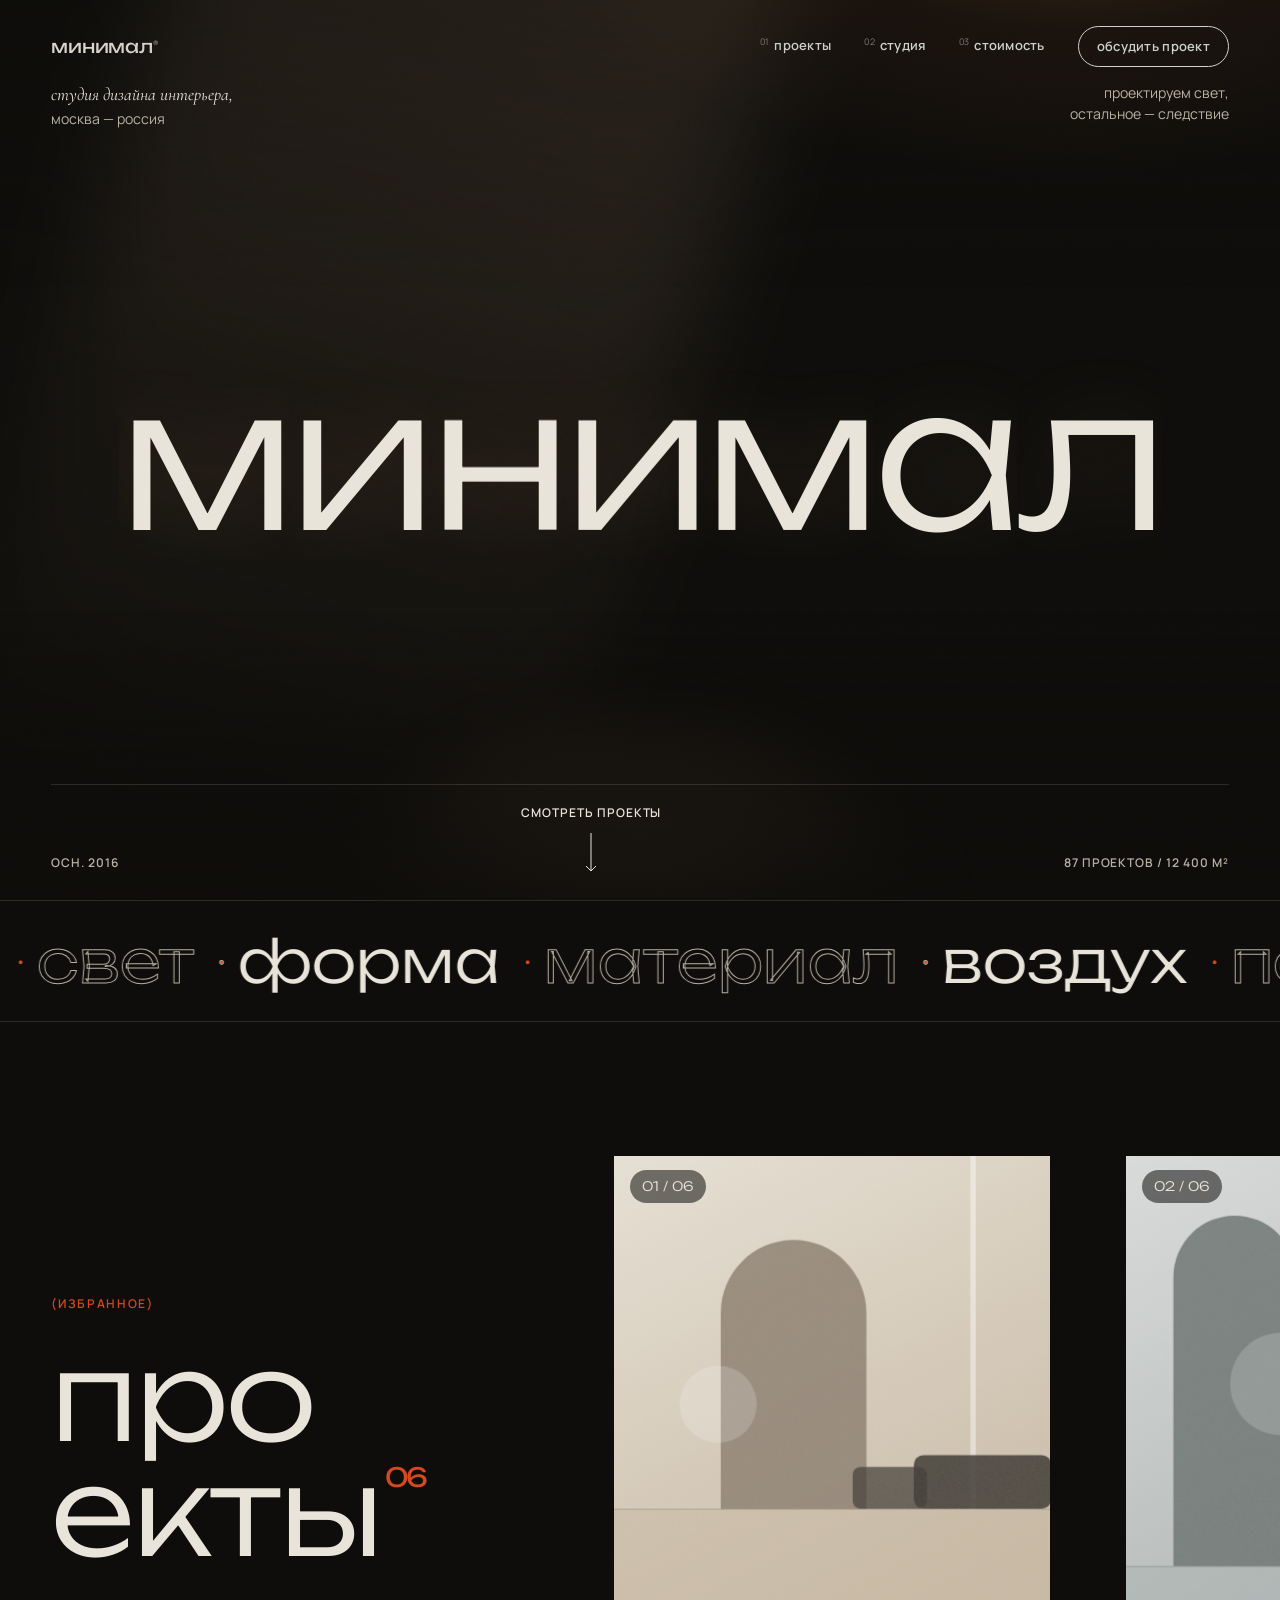
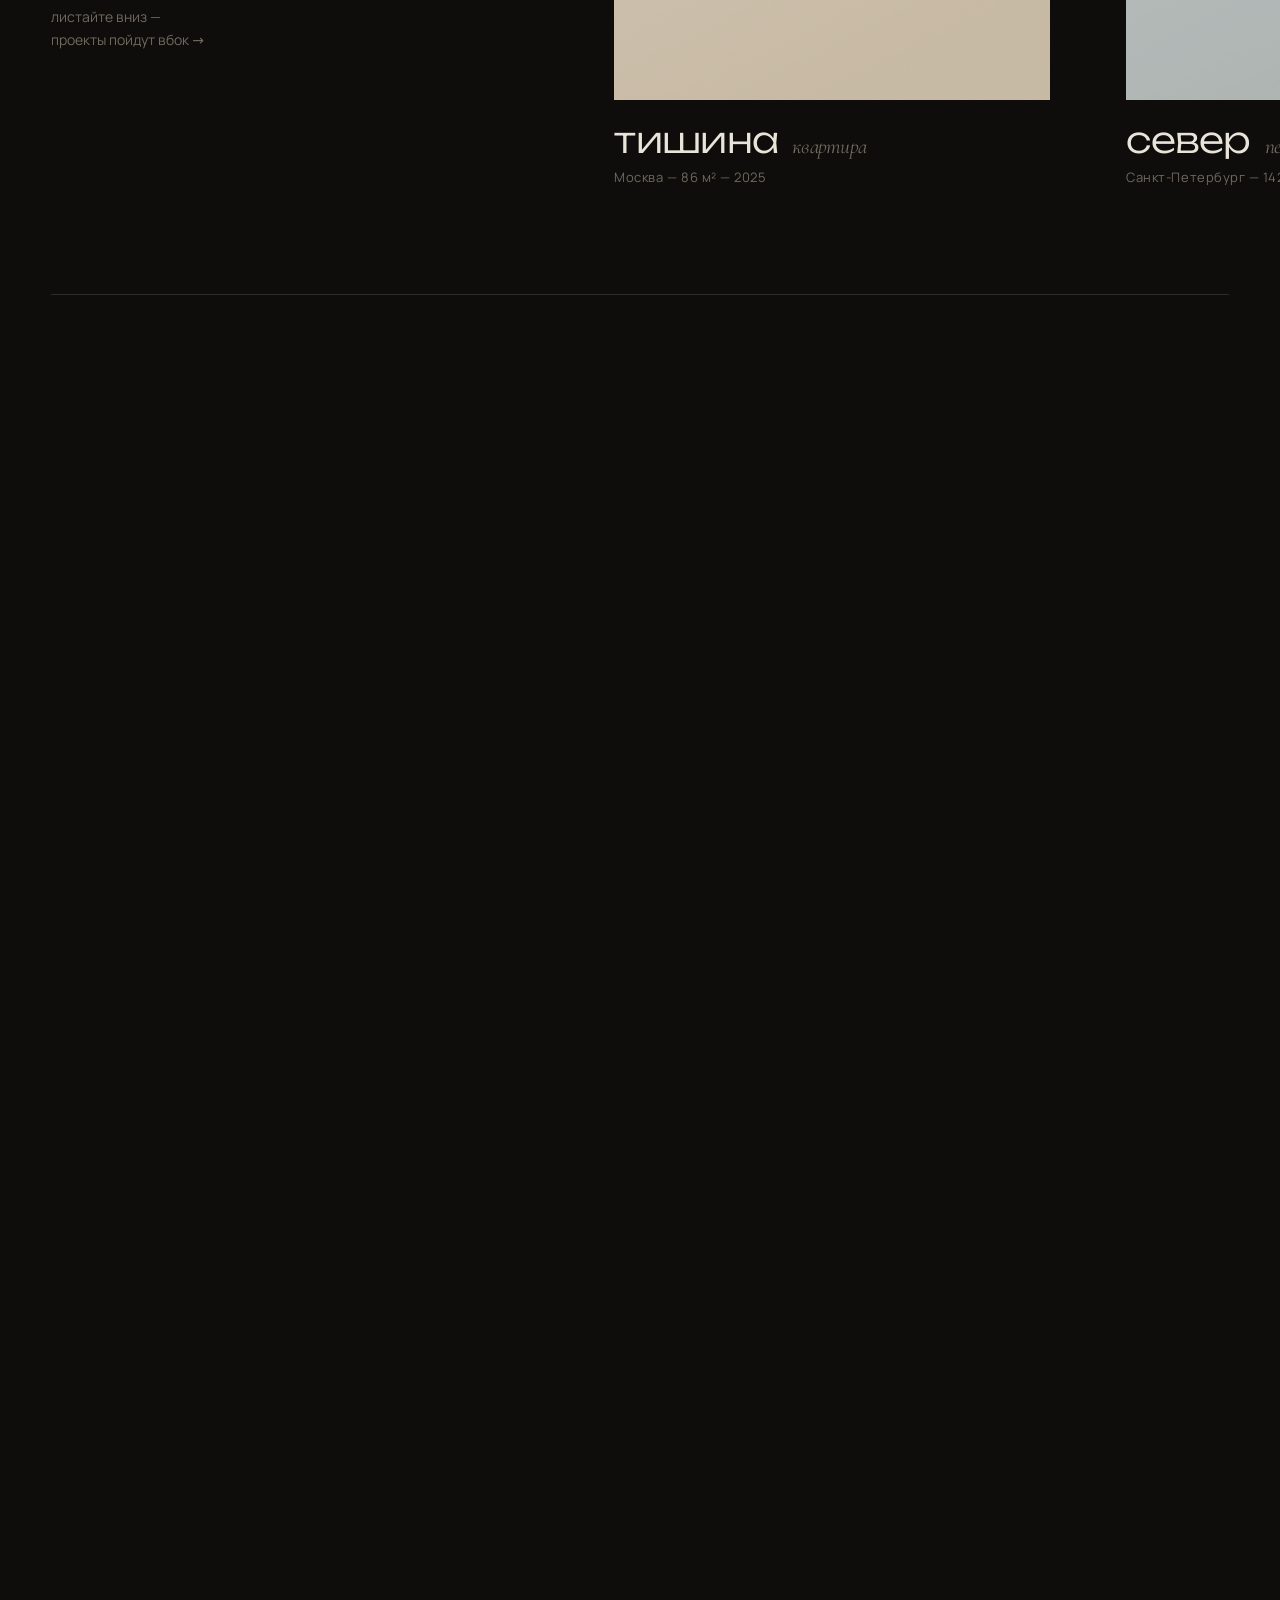
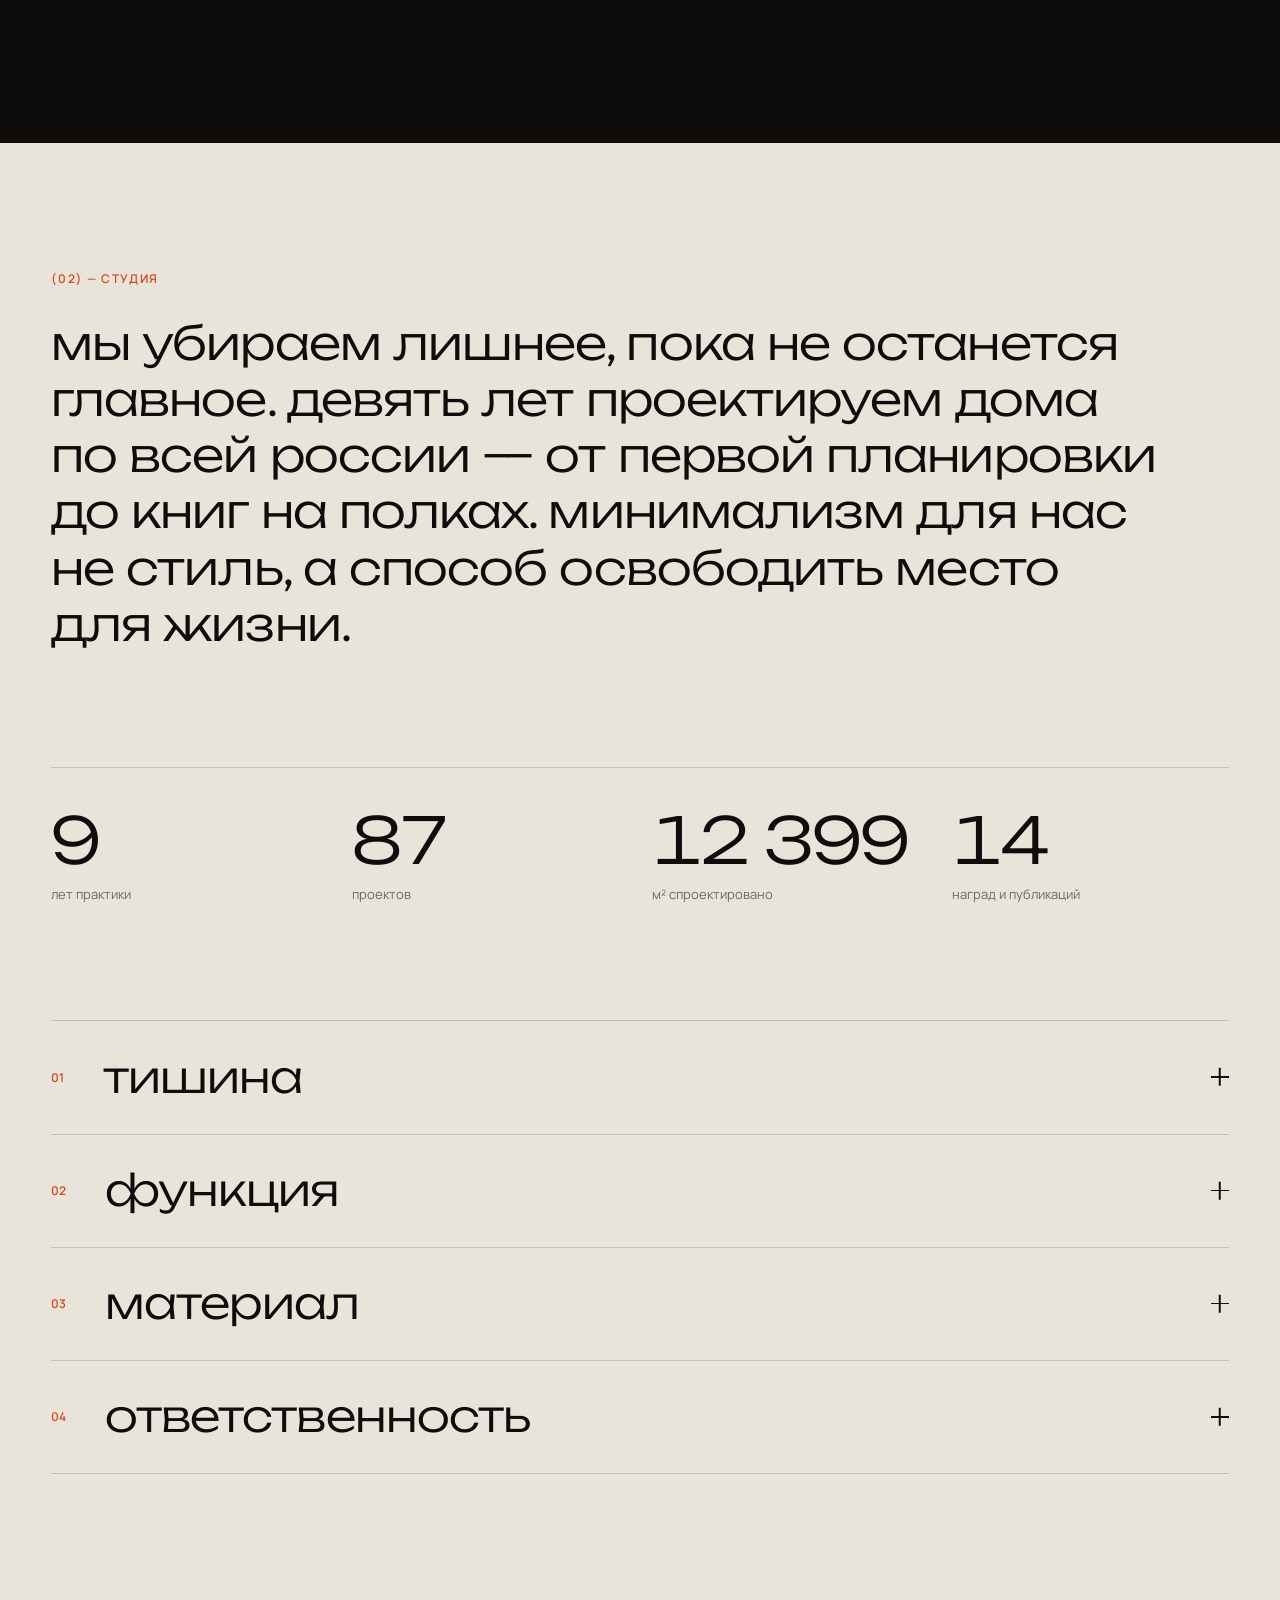
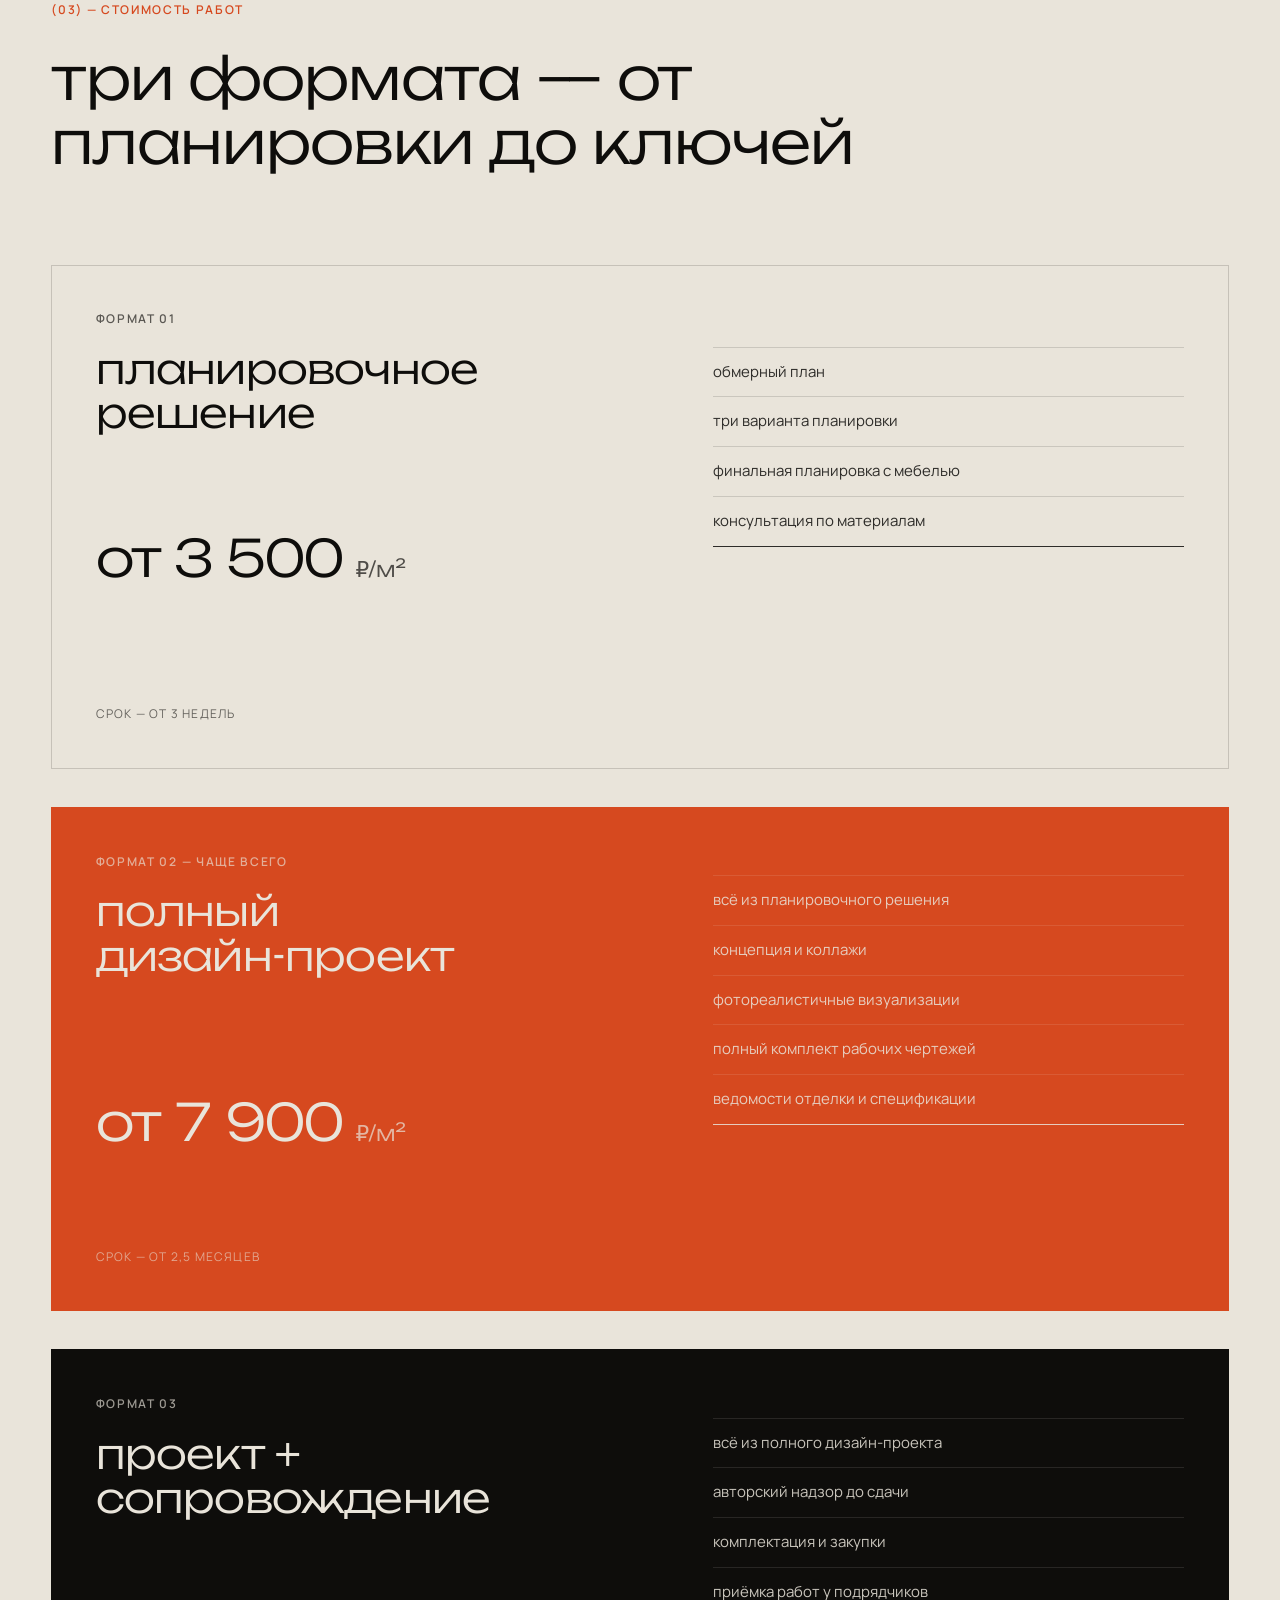
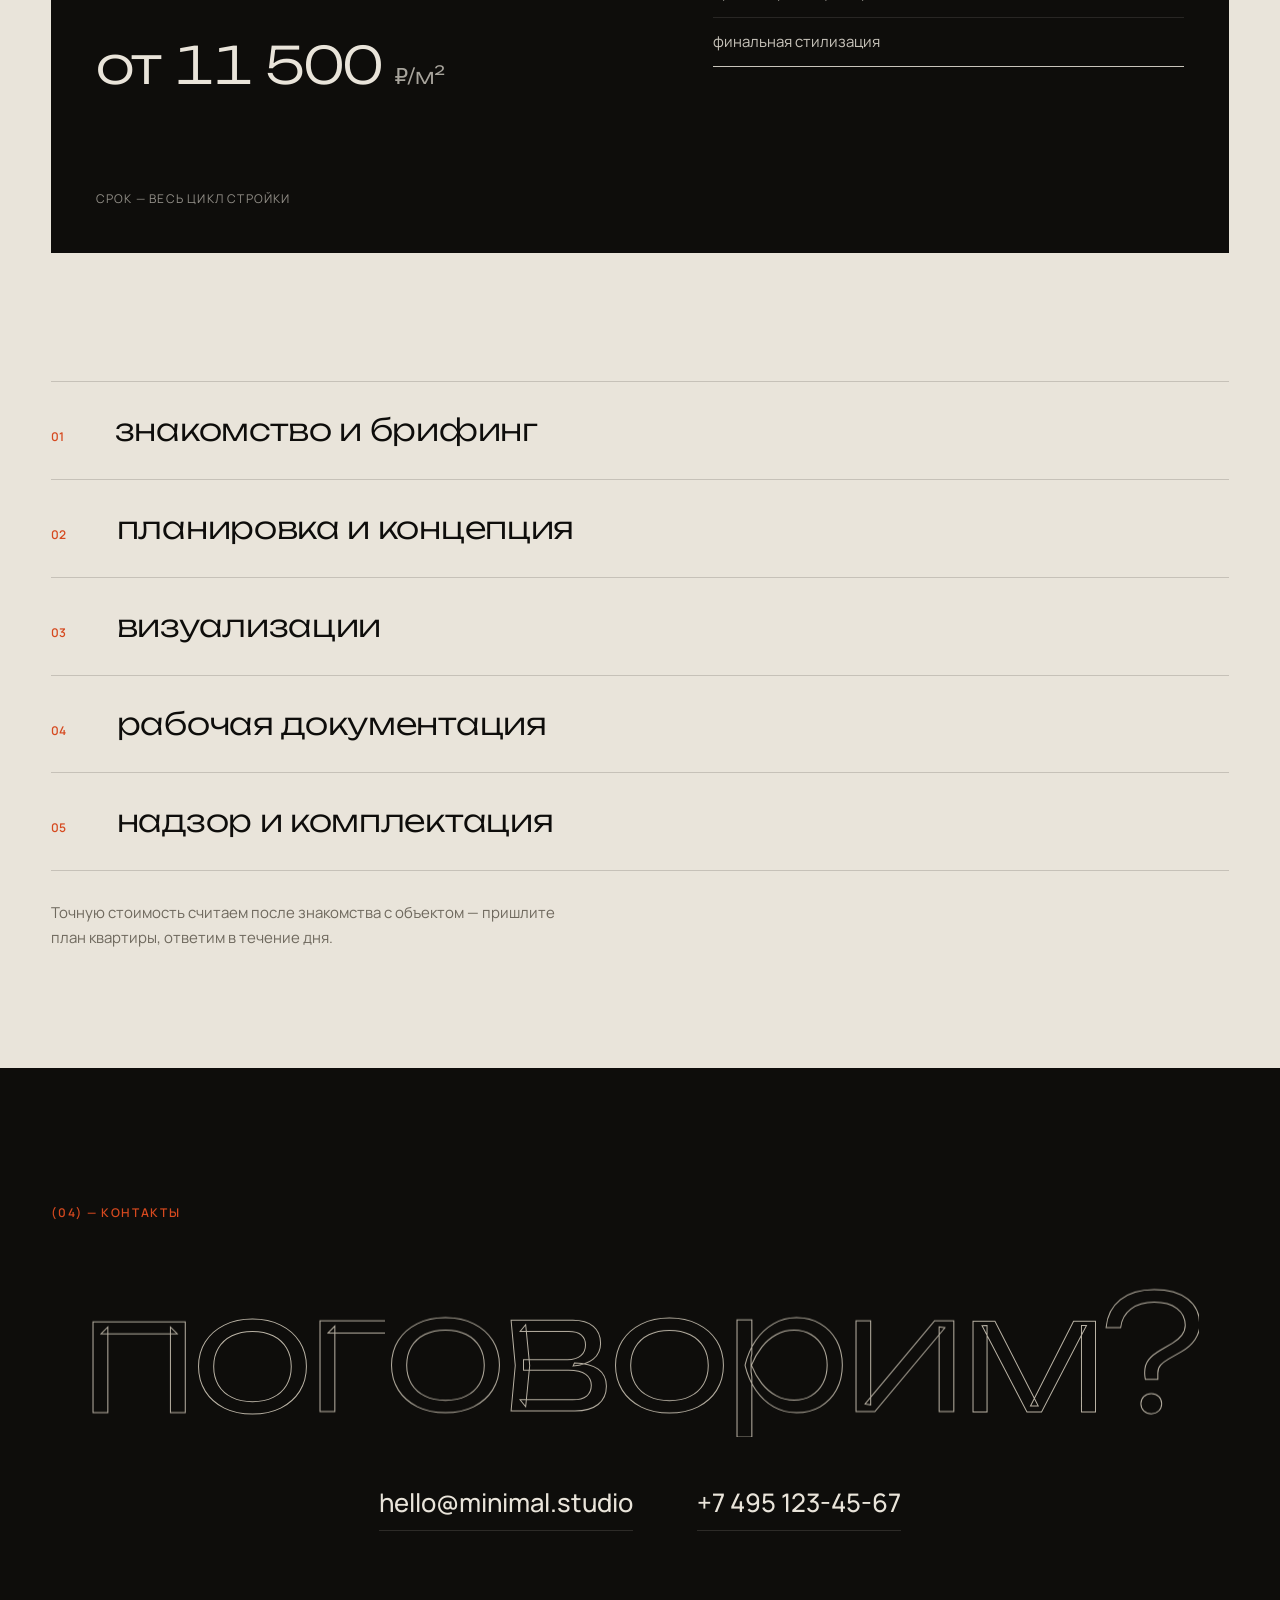
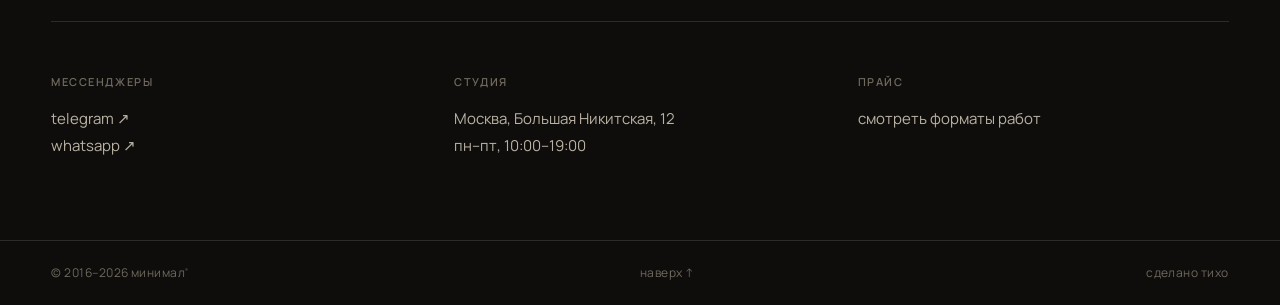
==== commit 3d2eb3bb: "v2: облегчённый hero — свет на CSS-компоновке вместо WebGL-шейдера Прежний hero рендерил 4-октавный " ====
--- a/index.html
+++ b/index.html
@@ -61,7 +61,12 @@
 
     <!-- ============ HERO ============ -->
     <section class="hero" id="top">
-      <canvas class="hero__gl" aria-hidden="true"></canvas>
+      <div class="hero__stage" aria-hidden="true">
+        <span class="hero__beam"></span>
+        <span class="hero__pool"></span>
+        <span class="hero__torch"></span>
+        <span class="hero__grain"></span>
+      </div>
       <div class="hero__veil" aria-hidden="true"></div>
 
       <div class="hero__top">
@@ -251,7 +256,7 @@
   <script src="assets/vendor/ScrollToPlugin.min.js"></script>
   <script src="assets/vendor/lenis.min.js"></script>
   <script src="assets/js/common.js"></script>
-  <script src="assets/js/hero-gl.js"></script>
+  <script src="assets/js/hero-light.js"></script>
   <script src="assets/js/main.js"></script>
 </body>
 </html>
--- a/assets/css/style.css
+++ b/assets/css/style.css
@@ -199,14 +199,80 @@
   display: flex; flex-direction: column; justify-content: space-between;
   padding: calc(64px + 2svh) var(--pad) clamp(20px, 3svh, 40px);
   overflow: hidden;
-  background: radial-gradient(120% 90% at 75% 0%, #2a2118 0%, var(--ink) 55%);
-}
-.hero__gl, .hero__veil { position: absolute; inset: 0; width: 100%; height: 100%; }
+  background: var(--ink);
+}
+
+/* — сцена света: всё на CSS-компоновке (GPU), без перерисовки по кадрам — */
+.hero__stage, .hero__veil { position: absolute; inset: 0; pointer-events: none; }
+.hero__stage { overflow: hidden; }
+.hero__stage > span { position: absolute; display: block; will-change: transform; }
+
+/* тёплый ключевой свет сверху-справа + мягкая отсветка снизу */
+.hero__stage::before {
+  content: ""; position: absolute; inset: -10%;
+  background:
+    radial-gradient(58% 50% at 78% -6%, rgba(214, 132, 64, 0.5) 0%, rgba(120, 70, 32, 0.16) 34%, transparent 62%),
+    radial-gradient(70% 60% at 18% 116%, rgba(214, 73, 31, 0.16) 0%, transparent 55%);
+}
+
+/* диагональный объёмный луч, медленно дышит и сдвигается */
+.hero__beam {
+  top: -40%; left: 22%; width: 46%; height: 190%;
+  background: linear-gradient(180deg, rgba(255, 214, 158, 0.22), rgba(255, 196, 130, 0.05) 46%, transparent 72%);
+  filter: blur(48px);
+  transform: rotate(16deg);
+  transform-origin: top center;
+  opacity: 0.85;
+  animation: beamDrift 13s var(--ease) infinite alternate;
+}
+@keyframes beamDrift {
+  0%   { transform: rotate(13deg) translateX(-3%); opacity: 0.7; }
+  100% { transform: rotate(19deg) translateX(4%);  opacity: 0.95; }
+}
+
+/* световое пятно «на полу» — медленно пульсирует */
+.hero__pool {
+  bottom: -28%; left: 50%; width: 70%; height: 60%;
+  margin-left: -35%;
+  background: radial-gradient(50% 50% at 50% 50%, rgba(255, 188, 120, 0.16), transparent 70%);
+  filter: blur(30px);
+  animation: poolBreath 9s ease-in-out infinite alternate;
+}
+@keyframes poolBreath {
+  0%   { transform: scale(0.92); opacity: 0.6; }
+  100% { transform: scale(1.06); opacity: 1; }
+}
+
+/* «фонарь» под курсором: двигается только transform'ом, throttle через rAF */
+.hero__torch {
+  top: 0; left: 0; width: 760px; height: 760px;
+  margin: -380px 0 0 -380px;
+  background: radial-gradient(50% 50% at 50% 50%, rgba(255, 206, 150, 0.2), rgba(255, 176, 110, 0.06) 38%, transparent 66%);
+  filter: blur(26px);
+  opacity: 0;
+  transition: opacity 0.6s var(--ease);
+  transform: translate3d(70vw, 16vh, 0);
+}
+.hero.is-lit .hero__torch { opacity: 1; }
+
+/* статичное зерно поверх (рисуется один раз, без затрат на кадр) */
+.hero__grain {
+  inset: 0; width: 100%; height: 100%;
+  opacity: 0.5; mix-blend-mode: overlay;
+  background-image: url("data:image/svg+xml,%3Csvg xmlns='http://www.w3.org/2000/svg' width='160' height='160'%3E%3Cfilter id='n'%3E%3CfeTurbulence type='fractalNoise' baseFrequency='0.85' numOctaves='2' stitchTiles='stitch'/%3E%3CfeColorMatrix type='saturate' values='0'/%3E%3C/filter%3E%3Crect width='100%25' height='100%25' filter='url(%23n)' opacity='0.5'/%3E%3C/svg%3E");
+  will-change: auto;
+}
+
 .hero__veil {
-  background: linear-gradient(180deg, rgba(14, 13, 11, 0.25), transparent 35%, transparent 70%, rgba(14, 13, 11, 0.8));
-  pointer-events: none;
+  background: linear-gradient(180deg, rgba(14, 13, 11, 0.35), transparent 32%, transparent 68%, rgba(14, 13, 11, 0.85));
 }
 .hero__top, .hero__title, .hero__bottom { position: relative; z-index: 2; }
+.hero__title { text-shadow: 0 0 80px rgba(255, 196, 130, 0.12); }
+
+@media (prefers-reduced-motion: reduce) {
+  .hero__beam, .hero__pool { animation: none; }
+  .hero__stage .hero__torch { display: none; }
+}
 .hero__top { display: flex; justify-content: space-between; gap: 24px; }
 .hero__note { font-size: clamp(13px, 1.1vw, 16px); line-height: 1.5; color: var(--paper-dim); }
 .hero__note i { color: var(--paper); font-size: 1.25em; }
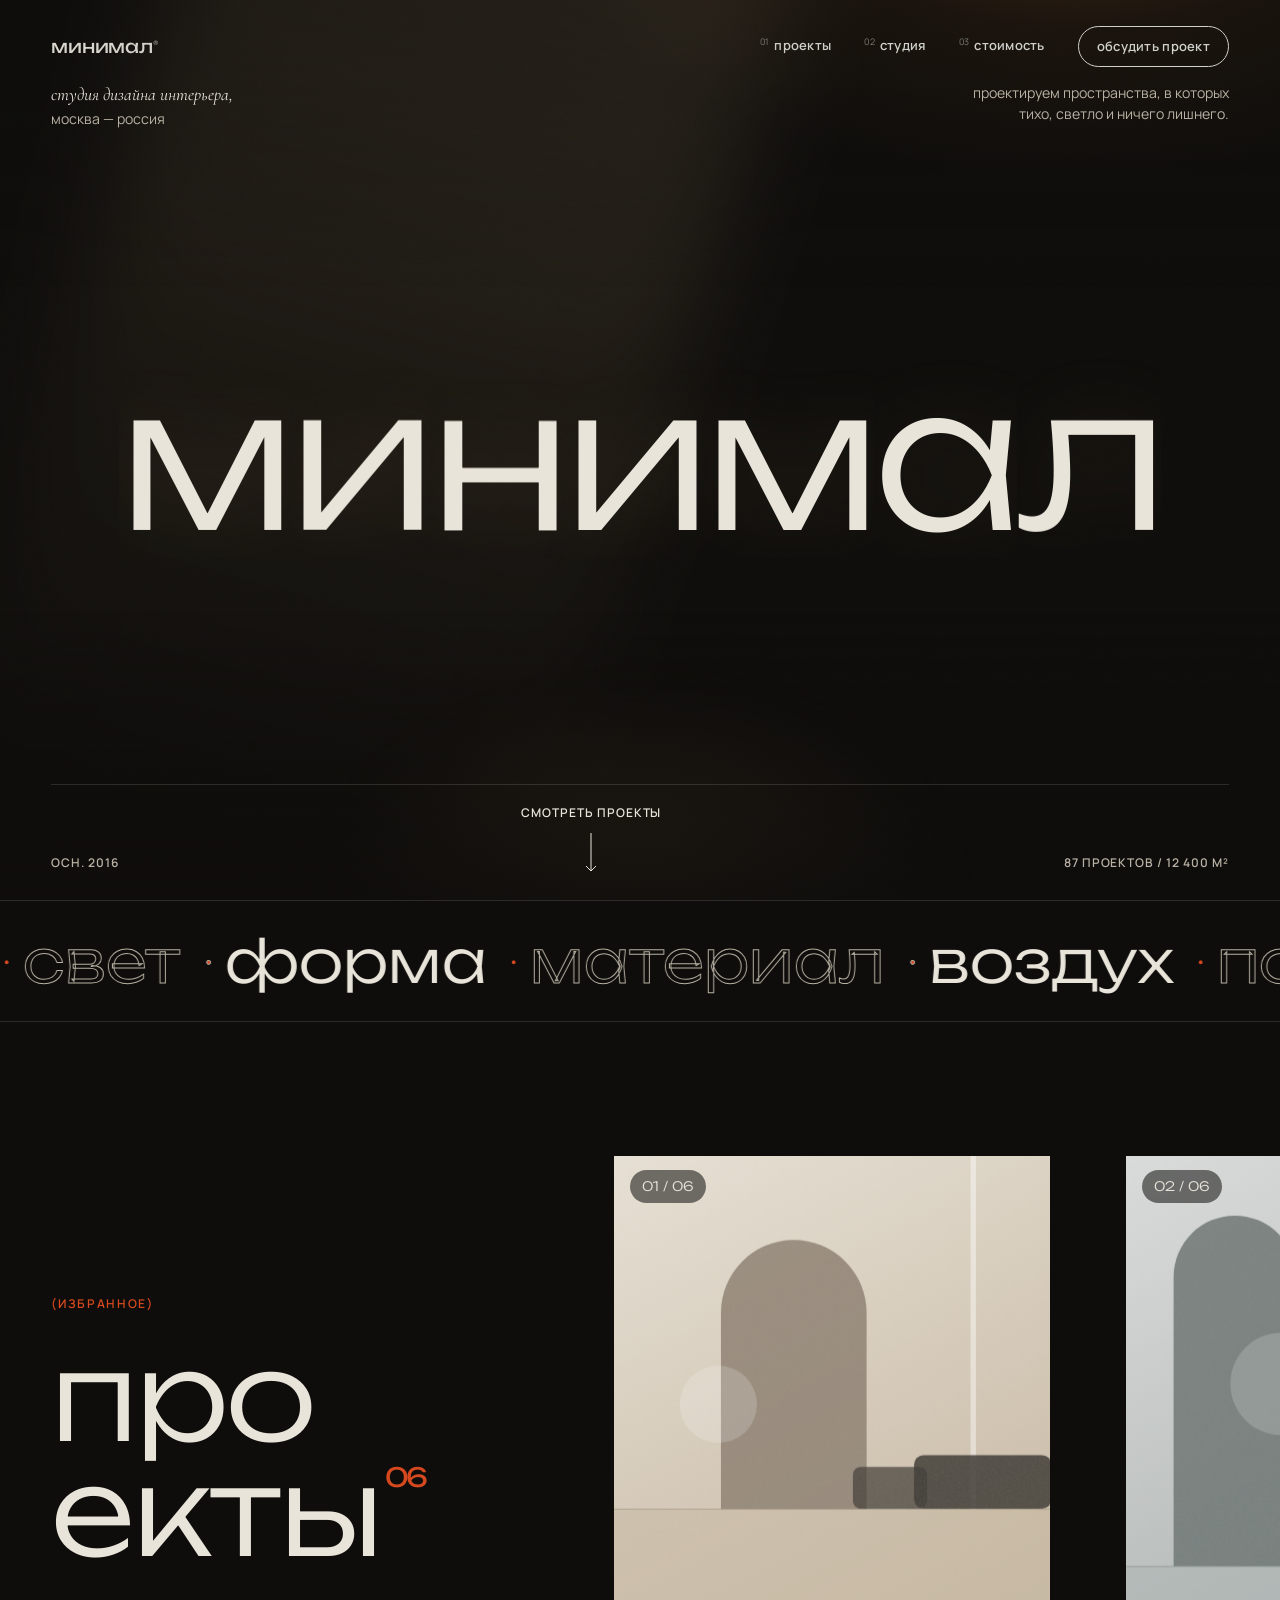
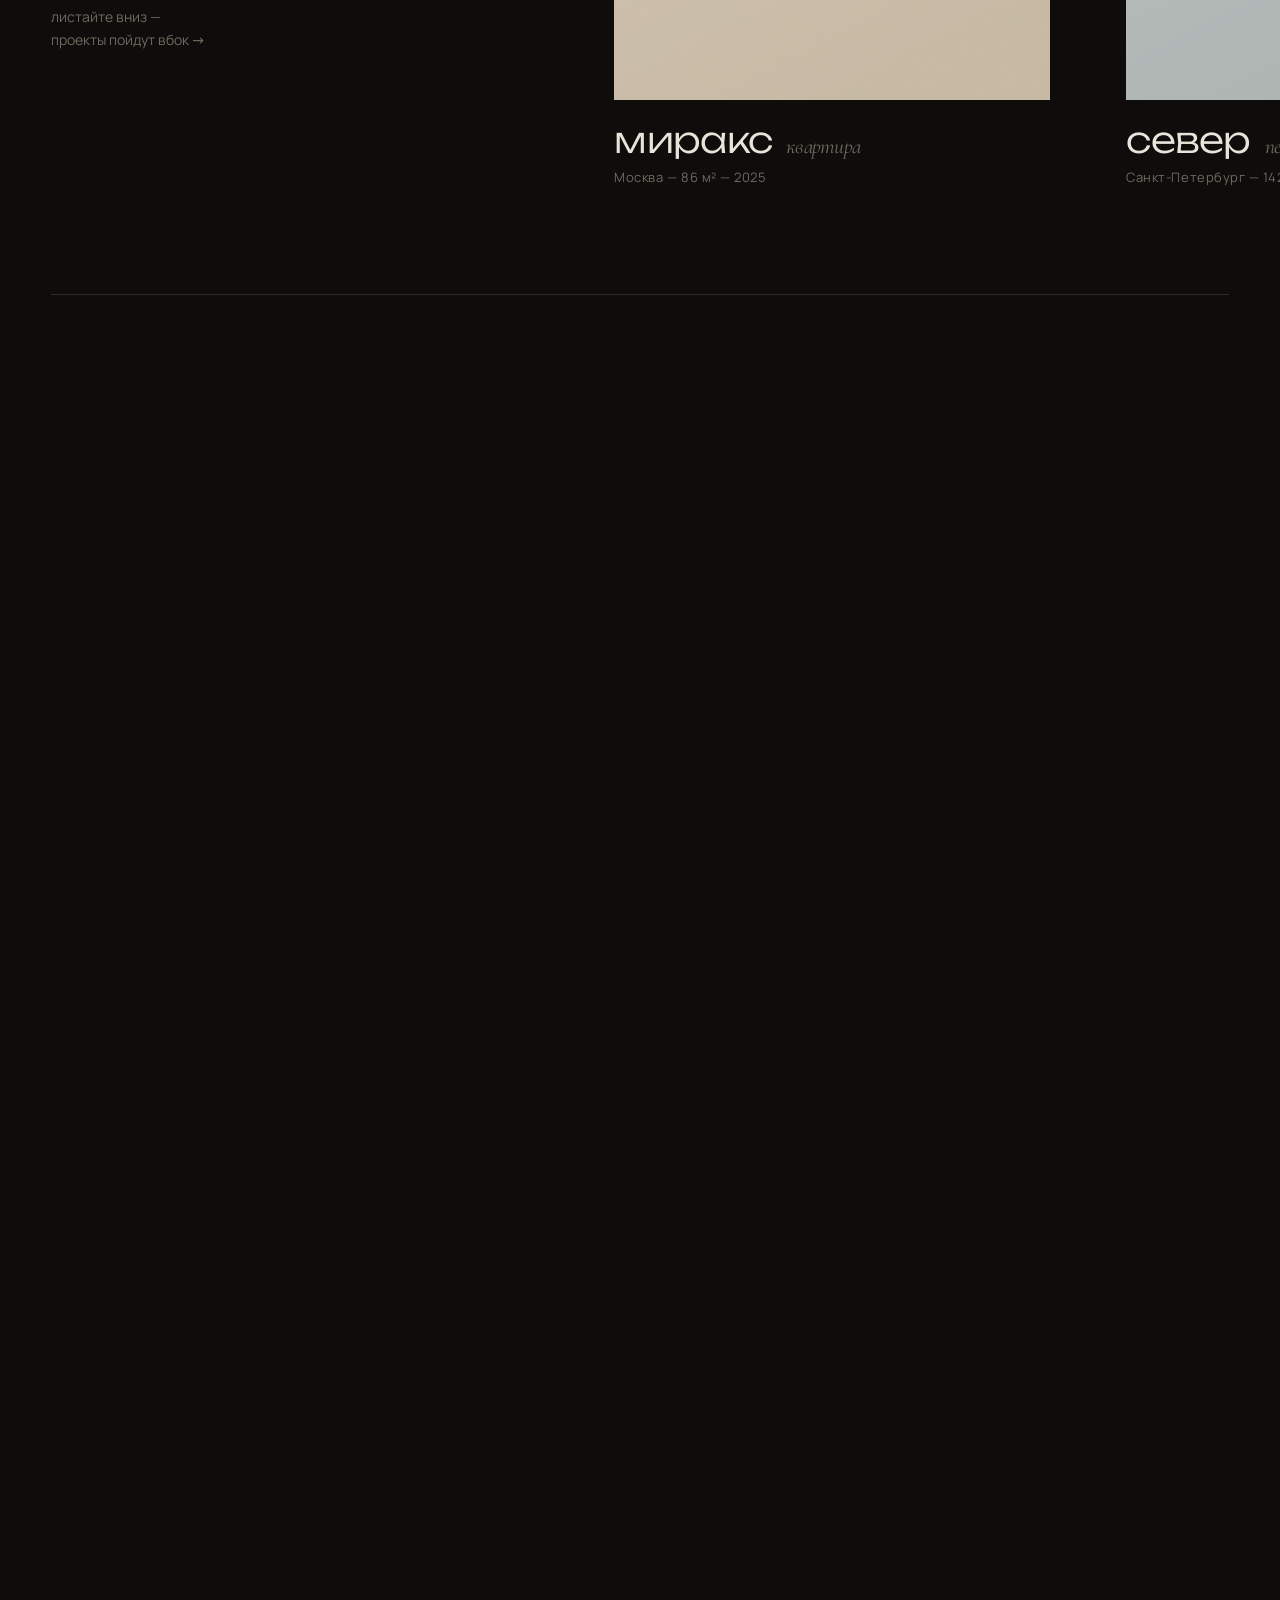
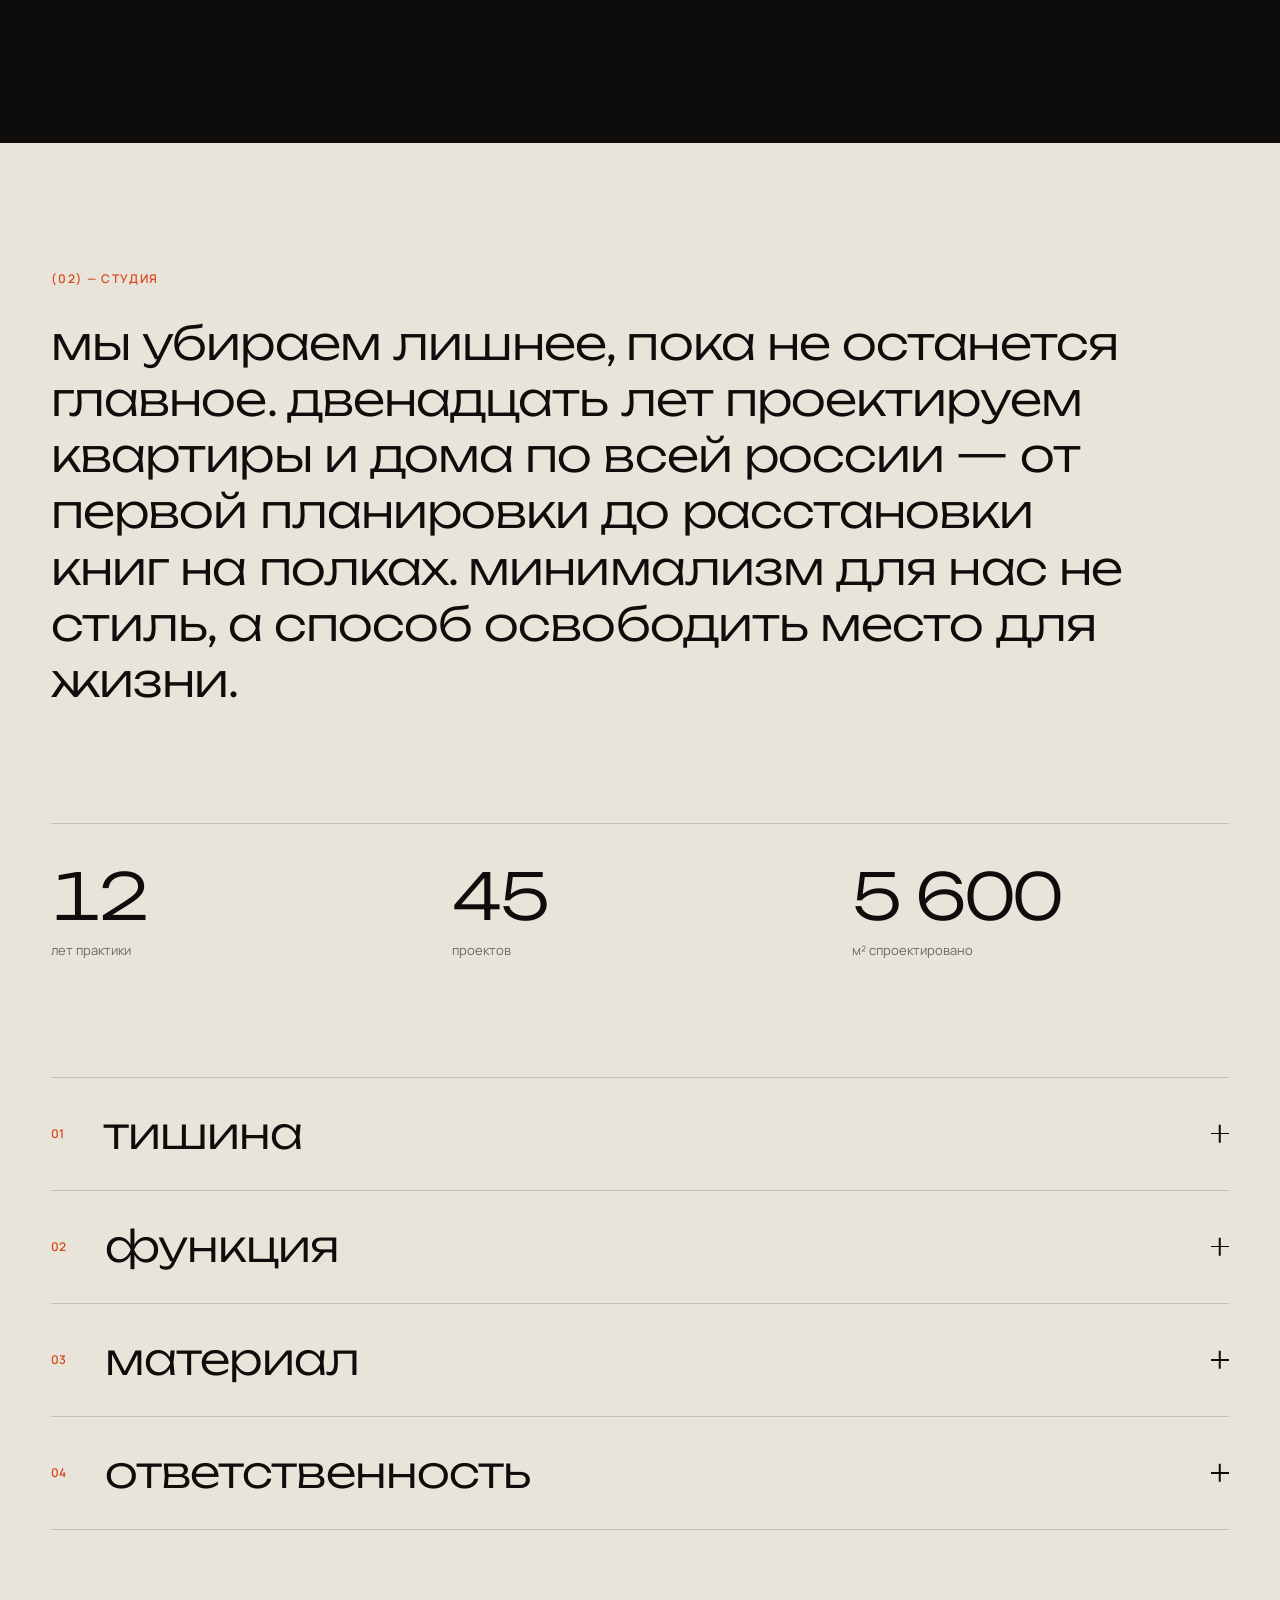
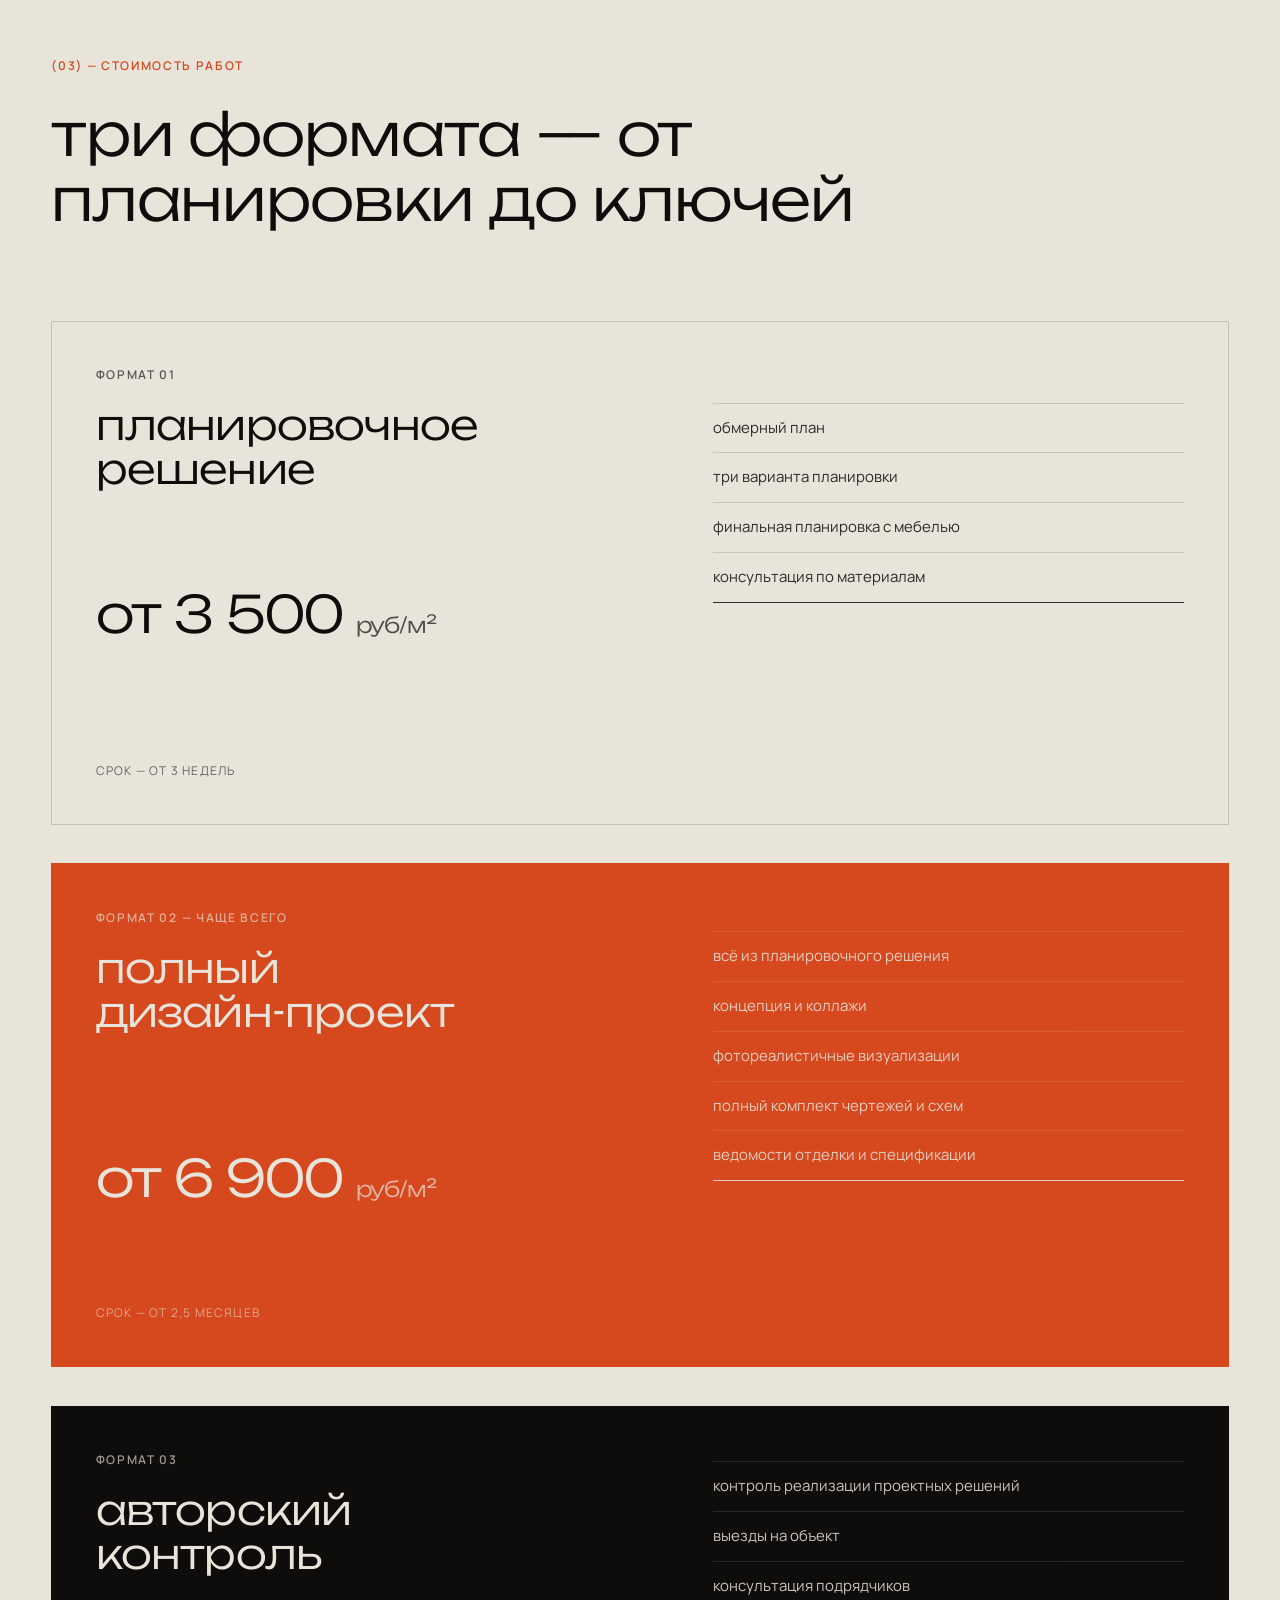
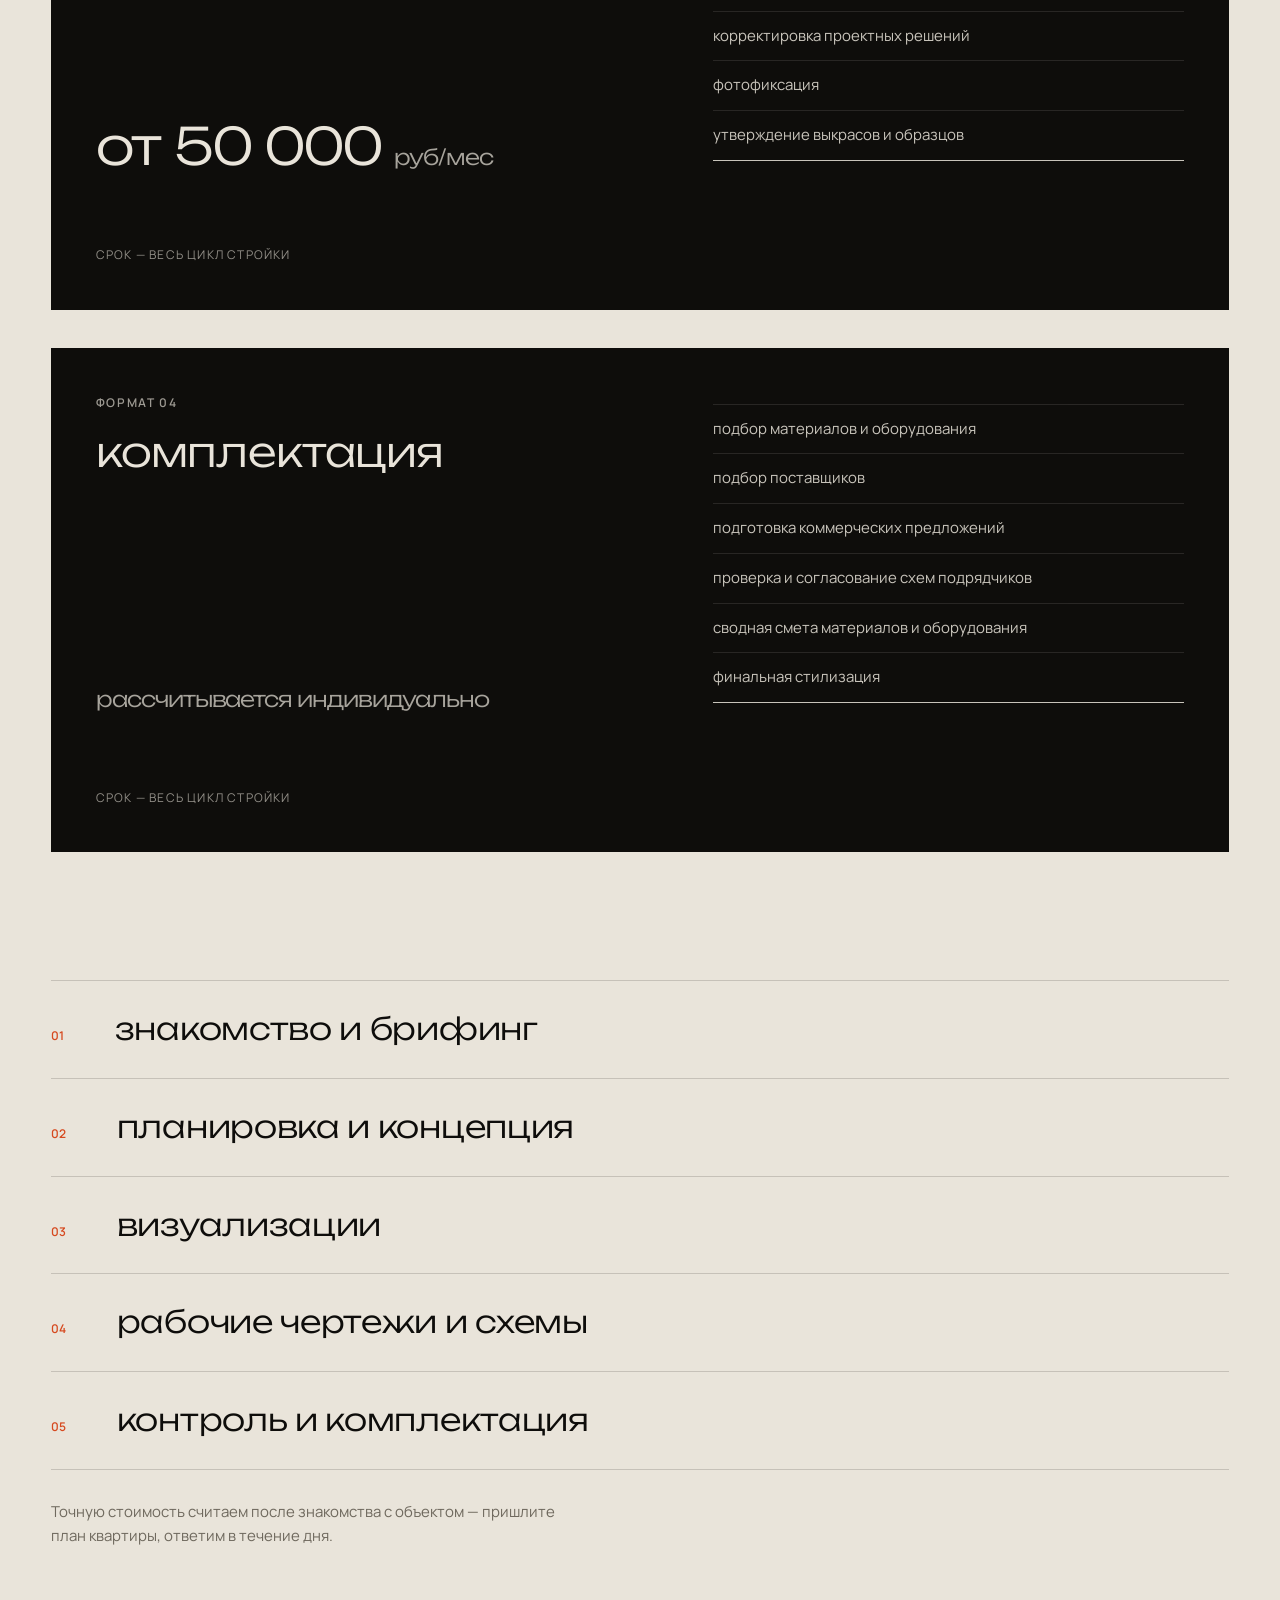
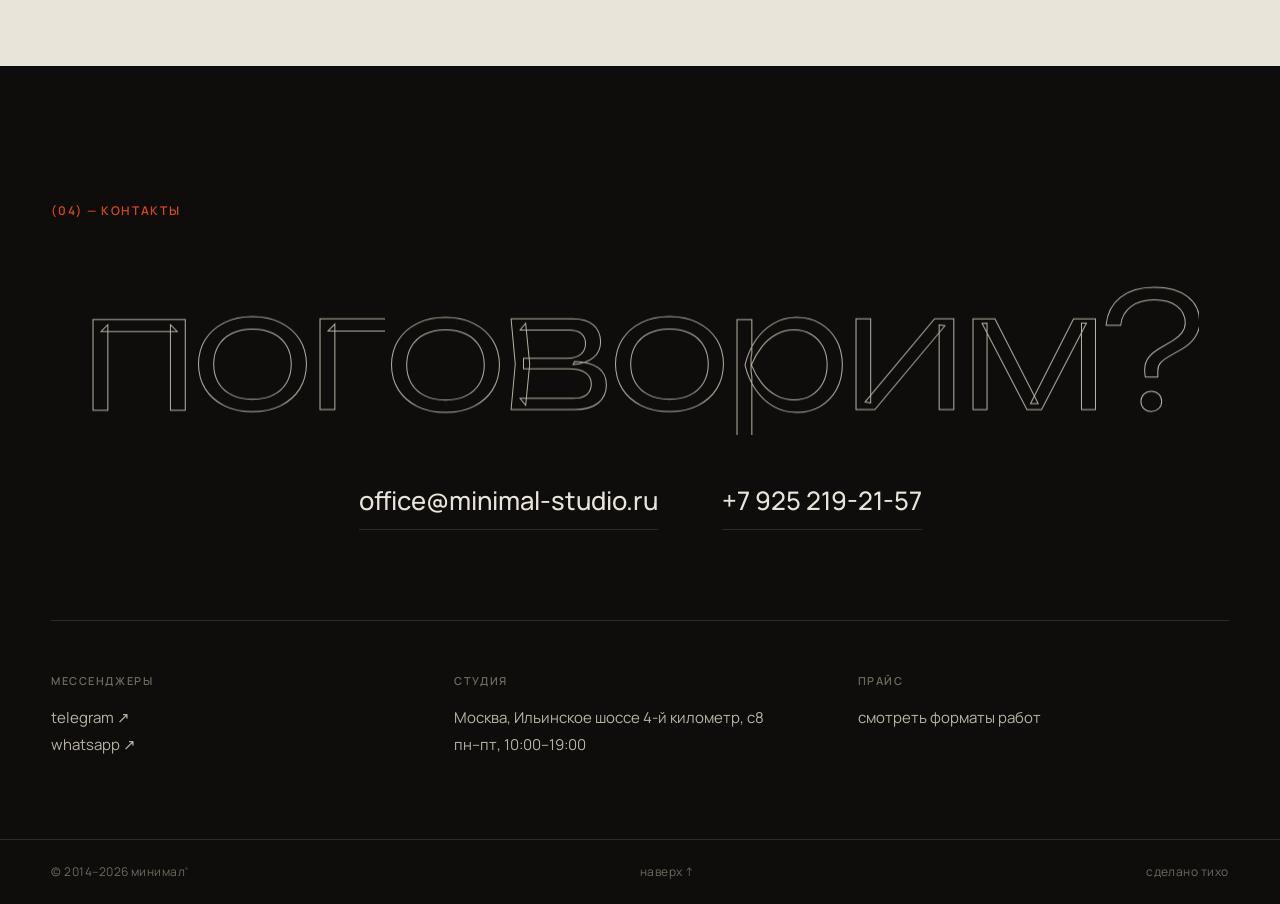
==== commit 5bd52024: "feat: description and prices" ====
--- a/index.html
+++ b/index.html
@@ -71,7 +71,7 @@
 
       <div class="hero__top">
         <p class="hero__note"><i>студия дизайна интерьера,</i><br>москва — россия</p>
-        <p class="hero__note hero__note--right">проектируем свет,<br>остальное — следствие</p>
+        <p class="hero__note hero__note--right">проектируем пространства, в которых<br>тихо, светло и ничего лишнего.</p>
       </div>
 
       <h1 class="hero__title" data-chars aria-label="минимал">минимал</h1>
@@ -117,14 +117,14 @@
       <div class="studio__trail" aria-hidden="true"></div>
       <p class="studio__kicker">(02) — студия</p>
       <h2 class="studio__manifesto" data-lines>
-        Мы убираем лишнее, пока не останется главное. Девять лет проектируем дома по всей России — от первой планировки до книг на полках. Минимализм для нас не стиль, а способ освободить место для жизни.
+        Мы убираем лишнее, пока не останется главное. Двенадцать лет проектируем квартиры и дома по всей России — от первой планировки до расстановки книг на полках. Минимализм для нас не стиль, а способ освободить место для жизни.
       </h2>
 
       <div class="studio__stats">
-        <div class="stat"><b><span data-counter="9">0</span></b><span>лет практики</span></div>
-        <div class="stat"><b><span data-counter="87">0</span></b><span>проектов</span></div>
-        <div class="stat"><b><span data-counter="12400">0</span></b><span>м² спроектировано</span></div>
-        <div class="stat"><b><span data-counter="14">0</span></b><span>наград и публикаций</span></div>
+        <div class="stat"><b><span data-counter="12">0</span></b><span>лет практики</span></div>
+        <div class="stat"><b><span data-counter="45">0</span></b><span>проектов</span></div>
+        <div class="stat"><b><span data-counter="5600">0</span></b><span>м² спроектировано</span></div>
+        <!-- <div class="stat"><b><span data-counter="14">0</span></b><span>наград и публикаций</span></div> -->
       </div>
 
       <ul class="acc" data-accordion>
@@ -165,7 +165,7 @@
           <div class="stack__head">
             <em>формат 01</em>
             <h3>планировочное решение</h3>
-            <p class="stack__price">от 3 500 <span>₽/м²</span></p>
+            <p class="stack__price">от 3 500 <span>руб/м²</span></p>
           </div>
           <ul>
             <li>обмерный план</li>
@@ -180,29 +180,63 @@
           <div class="stack__head">
             <em>формат 02 — чаще всего</em>
             <h3>полный дизайн-проект</h3>
-            <p class="stack__price">от 7 900 <span>₽/м²</span></p>
+            <p class="stack__price">от 6 900 <span>руб/м²</span></p>
           </div>
           <ul>
             <li>всё из планировочного решения</li>
             <li>концепция и коллажи</li>
             <li>фотореалистичные визуализации</li>
-            <li>полный комплект рабочих чертежей</li>
+            <li>полный комплект чертежей и схем</li>
             <li>ведомости отделки и спецификации</li>
           </ul>
           <p class="stack__term">срок — от 2,5 месяцев</p>
         </article>
 
-        <article class="stack__card stack__card--dark">
+        <!-- <article class="stack__card stack__card--dark">
           <div class="stack__head">
             <em>формат 03</em>
             <h3>проект + сопровождение</h3>
-            <p class="stack__price">от 11 500 <span>₽/м²</span></p>
+            <p class="stack__price">от 14 500 <span>руб/м²</span></p>
           </div>
           <ul>
             <li>всё из полного дизайн-проекта</li>
-            <li>авторский надзор до сдачи</li>
-            <li>комплектация и закупки</li>
+            <li>авторский контроль до сдачи</li>
+            <li>комплектация</li>
             <li>приёмка работ у подрядчиков</li>
+            <li>финальная стилизация</li>
+          </ul>
+          <p class="stack__term">срок — весь цикл стройки</p>
+        </article> -->
+
+        <article class="stack__card stack__card--dark">
+          <div class="stack__head">
+            <em>формат 03</em>
+            <h3>авторский контроль</h3>
+            <p class="stack__price">от 50 000 <span>руб/мес</span></p>
+          </div>
+          <ul>
+            <li>контроль реализации проектных решений</li>
+            <li>выезды на объект</li>
+            <li>консультация подрядчиков</li>
+            <li>корректировка проектных решений</li>
+            <li>фотофиксация</li>
+            <li>утверждение выкрасов и образцов</li>
+          </ul>
+          <p class="stack__term">срок — весь цикл стройки</p>
+        </article>
+
+        <article class="stack__card stack__card--dark">
+          <div class="stack__head">
+            <em>формат 04</em>
+            <h3>комплектация</h3>
+            <p class="stack__price"> <span>рассчитывается индивидуально</span></p>
+          </div>
+          <ul>
+            <li>подбор материалов и оборудования</li>
+            <li>подбор поставщиков</li>
+            <li>подготовка коммерческих предложений</li>
+            <li>проверка и согласование схем подрядчиков</li>
+            <li>сводная смета материалов и оборудования</li>
             <li>финальная стилизация</li>
           </ul>
           <p class="stack__term">срок — весь цикл стройки</p>
@@ -213,8 +247,8 @@
         <li><em>01</em><span>знакомство и брифинг</span></li>
         <li><em>02</em><span>планировка и концепция</span></li>
         <li><em>03</em><span>визуализации</span></li>
-        <li><em>04</em><span>рабочая документация</span></li>
-        <li><em>05</em><span>надзор и комплектация</span></li>
+        <li><em>04</em><span>рабочие чертежи и схемы</span></li>
+        <li><em>05</em><span>контроль и комплектация</span></li>
       </ol>
       <p class="pricing__note">Точную стоимость считаем после знакомства с объектом — пришлите план квартиры, ответим в течение дня.</p>
     </section>
@@ -224,8 +258,8 @@
       <p class="contacts__kicker">(04) — контакты</p>
       <a class="contacts__word" href="mailto:hello@minimal.studio?subject=Проект%20для%20студии%20минимал" data-chars data-cursor="написать" aria-label="Поговорим? Написать на почту">пого&shy;ворим?</a>
       <div class="contacts__row">
-        <a class="contacts__mail" href="mailto:hello@minimal.studio">hello@minimal.studio</a>
-        <a class="contacts__mail" href="tel:+74951234567">+7 495 123-45-67</a>
+        <a class="contacts__mail" href="mailto:hello@minimal.studio">office@minimal-studio.ru</a>
+        <a class="contacts__mail" href="tel:+79252192157">+7 925 219-21-57</a>
       </div>
       <div class="contacts__grid">
         <div>
@@ -235,7 +269,7 @@
         </div>
         <div>
           <h4>студия</h4>
-          <p>Москва, Большая Никитская, 12<br>пн–пт, 10:00–19:00</p>
+          <p>Москва, Ильинское шоссе 4-й километр, с8<br>пн–пт, 10:00–19:00</p>
         </div>
         <div>
           <h4>прайс</h4>
@@ -246,7 +280,7 @@
   </main>
 
   <footer class="footer">
-    <span>© 2016–2026 минимал<sup>®</sup></span>
+    <span>© 2014–2026 минимал<sup>®</sup></span>
     <a href="#top" data-scroll>наверх ↑</a>
     <span>сделано тихо</span>
   </footer>
--- a/assets/css/style.css
+++ b/assets/css/style.css
@@ -413,7 +413,7 @@
 }
 .studio__stats {
   position: relative; z-index: 2;
-  display: grid; grid-template-columns: repeat(4, 1fr); gap: 24px;
+  display: grid; grid-template-columns: repeat(3, 1fr); gap: 24px;
   margin: clamp(64px, 9vw, 130px) 0;
   border-top: 1px solid var(--line-l); padding-top: clamp(24px, 3vw, 44px);
 }
